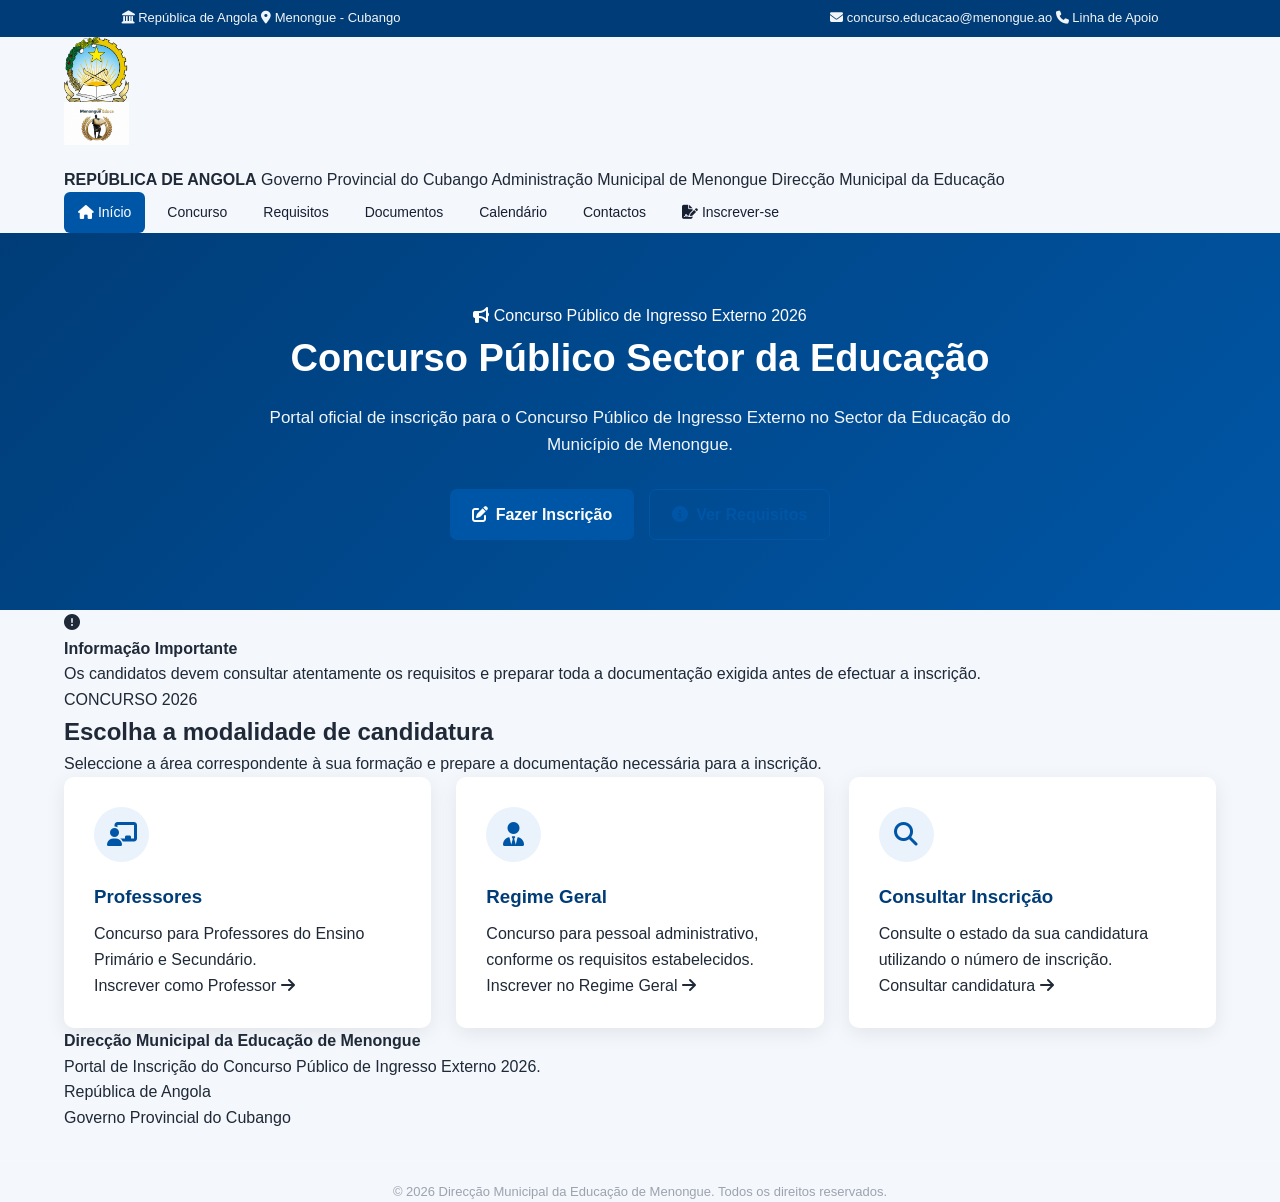
==== index.html @ a2fb0872 "Add files via upload" ====
<!DOCTYPE html>
<link rel="stylesheet" href="css/style.css">
<html lang="pt-AO">
<head>
    <meta charset="UTF-8">

    <!-- Responsividade -->
    <meta name="viewport" content="width=device-width, initial-scale=1.0">

    <!-- SEO -->
    <meta name="description" content="Portal de Inscrição do Concurso Público de Ingresso Externo 2026 - Sector da Educação - Município de Menongue">
    <meta name="keywords" content="Concurso Educação Menongue 2026, Concurso Público, Professores, Regime Geral, Educação Menongue">
    <meta name="author" content="Direcção Municipal da Educação de Menongue">

    <title>Concurso Público da Educação | Menongue 2026</title>

    <!-- Favicon -->
    <link rel="icon" type="image/png" href="assets/img/favicon.png">

    <!-- Google Fonts -->
    <link rel="preconnect" href="https://fonts.googleapis.com">
    <link rel="preconnect" href="https://fonts.gstatic.com" crossorigin>
    <link href="https://fonts.googleapis.com/css2?family=Inter:wght@400;500;600;700;800&display=swap" rel="stylesheet">

    <!-- Font Awesome -->
    <link rel="stylesheet" href="https://cdnjs.cloudflare.com/ajax/libs/font-awesome/6.5.2/css/all.min.css">

    <!-- CSS Principal -->
    <link rel="stylesheet" href="assets/css/style.css">
</head>

<body>

<!-- =========================================
     BARRA SUPERIOR INSTITUCIONAL
========================================= -->

<div class="top-bar">
    <div class="container top-bar-content">

        <div class="institution-info">
            <span>
                <i class="fa-solid fa-landmark"></i>
                República de Angola
            </span>

            <span>
                <i class="fa-solid fa-location-dot"></i>
                Menongue - Cubango
            </span>
        </div>

        <div class="contact-info">
            <span>
                <i class="fa-solid fa-envelope"></i>
                concurso.educacao@menongue.ao
            </span>

            <span>
                <i class="fa-solid fa-phone"></i>
                Linha de Apoio
            </span>
        </div>

    </div>
</div>


<!-- =========================================
     CABEÇALHO PRINCIPAL
========================================= -->

<header class="main-header">

    <div class="container header-content">

        <!-- LOGÓTIPOS -->
        <div class="brand">

            <div class="logo">
                <img 
                    src="assets/img/logo-angola.png"
                    alt="República de Angola"
                >
            </div>

            <div class="logo">
                <img 
                    src="assets/img/logo-educacao.png"
                    alt="Direcção Municipal da Educação"
                >
            </div>

            <div class="brand-text">
                <strong>REPÚBLICA DE ANGOLA</strong>
                <span>Governo Provincial do Cubango</span>
                <span>Administração Municipal de Menongue</span>
                <span>Direcção Municipal da Educação</span>
            </div>

        </div>


        <!-- BOTÃO MENU MOBILE -->

        <button 
            class="menu-toggle"
            id="menuToggle"
            aria-label="Abrir menu"
        >
            <i class="fa-solid fa-bars"></i>
        </button>


        <!-- NAVEGAÇÃO -->

        <nav class="navbar" id="navbar">

            <a href="index.html" class="nav-link active">
                <i class="fa-solid fa-house"></i>
                Início
            </a>

            <a href="#concurso" class="nav-link">
                Concurso
            </a>

            <a href="#requisitos" class="nav-link">
                Requisitos
            </a>

            <a href="#documentos" class="nav-link">
                Documentos
            </a>

            <a href="#calendario" class="nav-link">
                Calendário
            </a>

            <a href="#contactos" class="nav-link">
                Contactos
            </a>

            <a href="inscricao.html" class="nav-button">
                <i class="fa-solid fa-file-signature"></i>
                Inscrever-se
            </a>

        </nav>

    </div>

</header>


<!-- =========================================
     HERO / DESTAQUE PRINCIPAL
========================================= -->

<section class="hero">

    <div class="hero-overlay"></div>

    <div class="container hero-content">

        <div class="hero-badge">
            <i class="fa-solid fa-bullhorn"></i>
            Concurso Público de Ingresso Externo 2026
        </div>

        <h1>
            Concurso Público
            <span>Sector da Educação</span>
        </h1>

        <p>
            Portal oficial de inscrição para o Concurso Público de
            Ingresso Externo no Sector da Educação do Município de Menongue.
        </p>

        <div class="hero-buttons">

            <a href="inscricao.html" class="btn btn-primary">
                <i class="fa-solid fa-pen-to-square"></i>
                Fazer Inscrição
            </a>

            <a href="#requisitos" class="btn btn-outline">
                <i class="fa-solid fa-circle-info"></i>
                Ver Requisitos
            </a>

        </div>

    </div>

</section>


<!-- =========================================
     ALERTA DO CONCURSO
========================================= -->

<section class="notice">

    <div class="container notice-content">

        <div class="notice-icon">
            <i class="fa-solid fa-circle-exclamation"></i>
        </div>

        <div>
            <strong>Informação Importante</strong>

            <p>
                Os candidatos devem consultar atentamente os requisitos
                e preparar toda a documentação exigida antes de efectuar
                a inscrição.
            </p>
        </div>

    </div>

</section>


<!-- =========================================
     CARDS DE ACESSO RÁPIDO
========================================= -->

<section class="quick-access" id="concurso">

    <div class="container">

        <div class="section-header">

            <span class="section-tag">
                CONCURSO 2026
            </span>

            <h2>
                Escolha a modalidade de candidatura
            </h2>

            <p>
                Seleccione a área correspondente à sua formação e prepare
                a documentação necessária para a inscrição.
            </p>

        </div>


        <div class="cards">

            <!-- PROFESSORES -->

            <div class="card">

                <div class="card-icon">
                    <i class="fa-solid fa-chalkboard-user"></i>
                </div>

                <h3>
                    Professores
                </h3>

                <p>
                    Concurso para Professores do Ensino Primário
                    e Secundário.
                </p>

                <a href="inscricao-professores.html">
                    Inscrever como Professor
                    <i class="fa-solid fa-arrow-right"></i>
                </a>

            </div>


            <!-- REGIME GERAL -->

            <div class="card">

                <div class="card-icon">
                    <i class="fa-solid fa-user-tie"></i>
                </div>

                <h3>
                    Regime Geral
                </h3>

                <p>
                    Concurso para pessoal administrativo,
                    conforme os requisitos estabelecidos.
                </p>

                <a href="inscricao-regime-geral.html">
                    Inscrever no Regime Geral
                    <i class="fa-solid fa-arrow-right"></i>
                </a>

            </div>


            <!-- CONSULTAR INSCRIÇÃO -->

            <div class="card">

                <div class="card-icon">
                    <i class="fa-solid fa-magnifying-glass"></i>
                </div>

                <h3>
                    Consultar Inscrição
                </h3>

                <p>
                    Consulte o estado da sua candidatura utilizando
                    o número de inscrição.
                </p>

                <a href="consultar.html">
                    Consultar candidatura
                    <i class="fa-solid fa-arrow-right"></i>
                </a>

            </div>

        </div>

    </div>

</section>


<!-- =========================================
     RODAPÉ
========================================= -->

<footer id="contactos">

    <div class="container footer-content">

        <div>
            <strong>Direcção Municipal da Educação de Menongue</strong>

            <p>
                Portal de Inscrição do Concurso Público de
                Ingresso Externo 2026.
            </p>
        </div>

        <div>
            <p>
                República de Angola
            </p>

            <p>
                Governo Provincial do Cubango
            </p>
        </div>

    </div>

    <div class="footer-bottom">

        © 2026 Direcção Municipal da Educação de Menongue.
        Todos os direitos reservados.

    </div>

</footer>


<!-- JavaScript -->
<script src="assets/js/main.js"></script>

</body>
</html>
---- assets/css/style.css ----
/* ============================================================
   PORTAL DO CONCURSO PÚBLICO DE INGRESSO EXTERNO 2026
   SECTOR DA EDUCAÇÃO - MUNICÍPIO DE MENONGUE
   Arquivo: style.css
   ============================================================ */

/* =========================
   1. RESET GERAL
   ========================= */

* {
    margin: 0;
    padding: 0;
    box-sizing: border-box;
}

html {
    scroll-behavior: smooth;
}

body {
    font-family: "Segoe UI", Arial, Helvetica, sans-serif;
    background: #f4f7fb;
    color: #1f2937;
    line-height: 1.6;
    min-height: 100vh;
}

a {
    text-decoration: none;
    color: inherit;
}

button,
input,
select,
textarea {
    font: inherit;
}

button {
    cursor: pointer;
}

img {
    max-width: 100%;
    display: block;
}

/* =========================
   2. VARIÁVEIS
   ========================= */

:root {
    --primary: #0056a6;
    --primary-dark: #003d78;
    --primary-light: #eaf3fb;

    --secondary: #d9a900;
    --secondary-dark: #a98200;

    --success: #198754;
    --danger: #dc3545;
    --warning: #f59e0b;
    --info: #0dcaf0;

    --dark: #172033;
    --gray-dark: #4b5563;
    --gray: #6b7280;
    --gray-light: #e5e7eb;
    --gray-bg: #f4f7fb;

    --white: #ffffff;

    --border-radius: 10px;
    --shadow: 0 5px 20px rgba(0, 0, 0, 0.08);
    --shadow-hover: 0 8px 30px rgba(0, 0, 0, 0.14);

    --transition: all 0.3s ease;
}

/* =========================
   3. TOPO INSTITUCIONAL
   ========================= */

.top-bar {
    background: var(--primary-dark);
    color: var(--white);
    padding: 8px 5%;
    font-size: 13px;
}

.top-bar-content {
    max-width: 1200px;
    margin: auto;
    display: flex;
    justify-content: space-between;
    align-items: center;
}

.top-bar span {
    opacity: 0.95;
}

/* =========================
   4. HEADER
   ========================= */

.header {
    background: var(--white);
    border-bottom: 1px solid var(--gray-light);
    position: sticky;
    top: 0;
    z-index: 1000;
    box-shadow: 0 2px 10px rgba(0, 0, 0, 0.05);
}

.header-container {
    max-width: 1200px;
    margin: auto;
    padding: 12px 5%;
    display: flex;
    align-items: center;
    justify-content: space-between;
    gap: 30px;
}

.logo-area {
    display: flex;
    align-items: center;
    gap: 15px;
}

.logo {
    width: 65px;
    height: 65px;
    object-fit: contain;
}

.logo-text h1 {
    font-size: 17px;
    color: var(--primary-dark);
    font-weight: 700;
}

.logo-text p {
    font-size: 12px;
    color: var(--gray);
}

/* =========================
   5. MENU
   ========================= */

.navbar {
    display: flex;
    align-items: center;
    gap: 8px;
}

.navbar a {
    padding: 9px 14px;
    border-radius: 6px;
    font-size: 14px;
    color: var(--dark);
    transition: var(--transition);
}

.navbar a:hover,
.navbar a.active {
    background: var(--primary);
    color: var(--white);
}

.menu-toggle {
    display: none;
    background: none;
    border: none;
    font-size: 25px;
    color: var(--primary);
}

/* =========================
   6. HERO / BANNER
   ========================= */

.hero {
    background: linear-gradient(
        135deg,
        var(--primary-dark),
        var(--primary)
    );
    color: var(--white);
    padding: 70px 20px;
    text-align: center;
}

.hero-container {
    max-width: 1000px;
    margin: auto;
}

.hero h1 {
    font-size: 38px;
    margin-bottom: 15px;
}

.hero p {
    font-size: 17px;
    max-width: 800px;
    margin: auto;
    opacity: 0.95;
}

.hero-buttons {
    margin-top: 30px;
    display: flex;
    justify-content: center;
    gap: 15px;
    flex-wrap: wrap;
}

/* =========================
   7. BOTÕES
   ========================= */

.btn {
    display: inline-flex;
    align-items: center;
    justify-content: center;
    gap: 8px;
    border: none;
    padding: 12px 22px;
    border-radius: 7px;
    font-weight: 600;
    transition: var(--transition);
    min-height: 44px;
}

.btn-primary {
    background: var(--primary);
    color: var(--white);
}

.btn-primary:hover {
    background: var(--primary-dark);
    transform: translateY(-2px);
}

.btn-secondary {
    background: var(--secondary);
    color: var(--dark);
}

.btn-secondary:hover {
    background: var(--secondary-dark);
    color: var(--white);
}

.btn-success {
    background: var(--success);
    color: var(--white);
}

.btn-danger {
    background: var(--danger);
    color: var(--white);
}

.btn-outline {
    background: transparent;
    border: 1px solid var(--primary);
    color: var(--primary);
}

.btn-outline:hover {
    background: var(--primary);
    color: var(--white);
}

.btn-light {
    background: var(--white);
    color: var(--primary-dark);
}

.btn-sm {
    padding: 8px 14px;
    min-height: 36px;
    font-size: 13px;
}

/* =========================
   8. CONTAINER
   ========================= */

.container {
    width: 90%;
    max-width: 1200px;
    margin: auto;
}

.section {
    padding: 60px 0;
}

.section-title {
    text-align: center;
    margin-bottom: 40px;
}

.section-title h2 {
    color: var(--primary-dark);
    font-size: 30px;
}

.section-title p {
    color: var(--gray);
    margin-top: 8px;
}

/* =========================
   9. CARDS
   ========================= */

.cards {
    display: grid;
    grid-template-columns: repeat(3, 1fr);
    gap: 25px;
}

.card {
    background: var(--white);
    padding: 30px;
    border-radius: var(--border-radius);
    box-shadow: var(--shadow);
    transition: var(--transition);
}

.card:hover {
    transform: translateY(-5px);
    box-shadow: var(--shadow-hover);
}

.card-icon {
    width: 55px;
    height: 55px;
    background: var(--primary-light);
    color: var(--primary);
    display: flex;
    align-items: center;
    justify-content: center;
    border-radius: 50%;
    font-size: 24px;
    margin-bottom: 20px;
}

.card h3 {
    color: var(--primary-dark);
    margin-bottom: 10px;
}

/* =========================
   10. FORMULÁRIOS
   ========================= */

.form-container {
    max-width: 950px;
    margin: 50px auto;
    background: var(--white);
    padding: 40px;
    border-radius: 12px;
    box-shadow: var(--shadow);
}

.form-header {
    text-align: center;
    margin-bottom: 35px;
    border-bottom: 2px solid var(--primary-light);
    padding-bottom: 20px;
}

.form-header h2 {
    color: var(--primary-dark);
}

.form-header p {
    color: var(--gray);
}

.form-section {
    margin-bottom: 30px;
}

.form-section-title {
    font-size: 18px;
    color: var(--primary-dark);
    font-weight: 700;
    margin-bottom: 20px;
    padding-bottom: 8px;
    border-bottom: 1px solid var(--gray-light);
}

.form-grid {
    display: grid;
    grid-template-columns: repeat(2, 1fr);
    gap: 20px;
}

.form-group {
    margin-bottom: 18px;
}

.form-group.full {
    grid-column: 1 / -1;
}

.form-group label {
    display: block;
    font-weight: 600;
    font-size: 14px;
    margin-bottom: 7px;
    color: var(--dark);
}

.required {
    color: var(--danger);
}

.form-control {
    width: 100%;
    padding: 12px 14px;
    border: 1px solid #d1d5db;
    border-radius: 7px;
    background: var(--white);
    color: var(--dark);
    outline: none;
    transition: var(--transition);
}

.form-control:focus {
    border-color: var(--primary);
    box-shadow: 0 0 0 3px rgba(0, 86, 166, 0.12);
}

.form-control::placeholder {
    color: #9ca3af;
}

textarea.form-control {
    resize: vertical;
    min-height: 100px;
}

/* =========================
   11. RADIO / CHECKBOX
   ========================= */

.checkbox-group,
.radio-group {
    display: flex;
    flex-wrap: wrap;
    gap: 15px;
}

.checkbox-item,
.radio-item {
    display: flex;
    align-items: center;
    gap: 8px;
    background: #f8fafc;
    border: 1px solid var(--gray-light);
    padding: 10px 14px;
    border-radius: 6px;
}

.checkbox-item input,
.radio-item input {
    accent-color: var(--primary);
}

/* =========================
   12. DOCUMENTOS
   ========================= */

.documents-table {
    width: 100%;
    border-collapse: collapse;
    margin-top: 15px;
}

.documents-table th,
.documents-table td {
    padding: 12px;
    border: 1px solid var(--gray-light);
    text-align: left;
}

.documents-table th {
    background: var(--primary);
    color: var(--white);
}

.documents-table tr:nth-child(even) {
    background: #f8fafc;
}

/* =========================
   13. UPLOAD DE FICHEIROS
   ========================= */

.file-upload {
    border: 2px dashed #cbd5e1;
    padding: 25px;
    border-radius: 8px;
    text-align: center;
    background: #f8fafc;
    transition: var(--transition);
}

.file-upload:hover {
    border-color: var(--primary);
    background: var(--primary-light);
}

.file-upload input {
    margin-top: 10px;
}

/* =========================
   14. ALERTAS
   ========================= */

.alert {
    padding: 15px 18px;
    border-radius: 7px;
    margin-bottom: 20px;
    border-left: 4px solid;
}

.alert-success {
    background: #e9f7ef;
    color: #146c43;
    border-color: var(--success);
}

.alert-danger {
    background: #fcebea;
    color: #b02a37;
    border-color: var(--danger);
}

.alert-warning {
    background: #fff8e1;
    color: #8a6d00;
    border-color: var(--warning);
}

.alert-info {
    background: #e7f7fb;
    color: #087990;
    border-color: var(--info);
}

/* =========================
   15. CONSULTA DE CANDIDATURA
   ========================= */

.consulta-box {
    max-width: 700px;
    margin: 60px auto;
    background: var(--white);
    padding: 40px;
    border-radius: 12px;
    box-shadow: var(--shadow);
    text-align: center;
}

.consulta-box h2 {
    color: var(--primary-dark);
    margin-bottom: 10px;
}

.consulta-box p {
    color: var(--gray);
    margin-bottom: 25px;
}

.consulta-form {
    display: flex;
    gap: 10px;
}

.consulta-form input {
    flex: 1;
}

/* =========================
   16. NÚMERO DE INSCRIÇÃO
   ========================= */

.inscricao-numero {
    background: var(--primary-light);
    border: 1px solid #bdd7ef;
    color: var(--primary-dark);
    padding: 20px;
    text-align: center;
    border-radius: 8px;
    margin: 20px 0;
}

.inscricao-numero strong {
    display: block;
    font-size: 25px;
    margin-top: 5px;
}

/* =========================
   17. STATUS
   ========================= */

.status {
    display: inline-block;
    padding: 6px 12px;
    border-radius: 20px;
    font-size: 12px;
    font-weight: 700;
}

.status-pendente {
    background: #fff3cd;
    color: #856404;
}

.status-admitido {
    background: #d1e7dd;
    color: #0f5132;
}

.status-excluido {
    background: #f8d7da;
    color: #842029;
}

.status-aprovado {
    background: #cfe2ff;
    color: #084298;
}

/* =========================
   18. ADMIN DASHBOARD
   ========================= */

.admin-layout {
    display: flex;
    min-height: 100vh;
}

.admin-sidebar {
    width: 250px;
    background: var(--dark);
    color: var(--white);
    padding: 25px 15px;
    flex-shrink: 0;
}

.admin-logo {
    text-align: center;
    padding-bottom: 25px;
    border-bottom: 1px solid rgba(255,255,255,0.15);
    margin-bottom: 20px;
}

.admin-logo img {
    width: 70px;
    margin: auto;
}

.admin-menu {
    list-style: none;
}

.admin-menu li {
    margin-bottom: 5px;
}

.admin-menu a {
    display: block;
    padding: 12px 15px;
    border-radius: 6px;
    color: #d1d5db;
    transition: var(--transition);
}

.admin-menu a:hover,
.admin-menu a.active {
    background: var(--primary);
    color: var(--white);
}

.admin-content {
    flex: 1;
    padding: 30px;
    overflow-x: auto;
}

.admin-header {
    display: flex;
    justify-content: space-between;
    align-items: center;
    margin-bottom: 30px;
}

.admin-header h1 {
    color: var(--primary-dark);
}

/* =========================
   19. ESTATÍSTICAS
   ========================= */

.stats-grid {
    display: grid;
    grid-template-columns: repeat(4, 1fr);
    gap: 20px;
    margin-bottom: 30px;
}

.stat-card {
    background: var(--white);
    padding: 22px;
    border-radius: 10px;
    box-shadow: var(--shadow);
}

.stat-card h4 {
    color: var(--gray);
    font-size: 13px;
}

.stat-card .number {
    font-size: 30px;
    font-weight: 700;
    color: var(--primary-dark);
    margin-top: 5px;
}

/* =========================
   20. TABELAS ADMIN
   ========================= */

.table-container {
    background: var(--white);
    padding: 20px;
    border-radius: 10px;
    box-shadow: var(--shadow);
    overflow-x: auto;
}

.data-table {
    width: 100%;
    border-collapse: collapse;
}

.data-table th,
.data-table td {
    padding: 13px 15px;
    border-bottom: 1px solid var(--gray-light);
    text-align: left;
    white-space: nowrap;
}

.data-table th {
    background: #f8fafc;
    color: var(--primary-dark);
    font-size: 13px;
}

.data-table tbody tr:hover {
    background: #f8fafc;
}

/* =========================
   21. PAGINAÇÃO
   ========================= */

.pagination {
    display: flex;
    justify-content: center;
    gap: 6px;
    margin-top: 25px;
}

.pagination a,
.pagination button {
    border: 1px solid var(--gray-light);
    background: var(--white);
    padding: 8px 13px;
    border-radius: 5px;
}

.pagination a:hover,
.pagination button.active {
    background: var(--primary);
    color: var(--white);
}

/* =========================
   22. MODAL
   ========================= */

.modal {
    display: none;
    position: fixed;
    inset: 0;
    background: rgba(0, 0, 0, 0.55);
    z-index: 2000;
    align-items: center;
    justify-content: center;
    padding: 20px;
}

.modal.show {
    display: flex;
}

.modal-content {
    background: var(--white);
    width: 100%;
    max-width: 600px;
    max-height: 90vh;
    overflow-y: auto;
    border-radius: 10px;
    padding: 30px;
    position: relative;
    box-shadow: var(--shadow-hover);
}

.modal-close {
    position: absolute;
    right: 20px;
    top: 15px;
    border: none;
    background: none;
    font-size: 25px;
    color: var(--gray);
}

/* =========================
   23. LOADING
   ========================= */

.loading {
    display: flex;
    justify-content: center;
    align-items: center;
    padding: 30px;
}

.spinner {
    width: 40px;
    height: 40px;
    border: 4px solid #e5e7eb;
    border-top-color: var(--primary);
    border-radius: 50%;
    animation: spin 0.8s linear infinite;
}

@keyframes spin {
    to {
        transform: rotate(360deg);
    }
}

/* =========================
   24. FOOTER
   ========================= */

.footer {
    background: var(--dark);
    color: var(--white);
    padding: 45px 0 20px;
    margin-top: 60px;
}

.footer-grid {
    max-width: 1200px;
    width: 90%;
    margin: auto;
    display: grid;
    grid-template-columns: repeat(3, 1fr);
    gap: 35px;
}

.footer h3 {
    margin-bottom: 15px;
}

.footer p,
.footer li {
    color: #cbd5e1;
    font-size: 14px;
}

.footer ul {
    list-style: none;
}

.footer li {
    margin-bottom: 8px;
}

.footer-bottom {
    text-align: center;
    border-top: 1px solid rgba(255,255,255,0.1);
    margin-top: 30px;
    padding-top: 20px;
    color: #9ca3af;
    font-size: 13px;
}

/* =========================
   25. RESPONSIVIDADE
   ========================= */

@media (max-width: 992px) {

    .cards {
        grid-template-columns: repeat(2, 1fr);
    }

    .stats-grid {
        grid-template-columns: repeat(2, 1fr);
    }

    .footer-grid {
        grid-template-columns: repeat(2, 1fr);
    }

    .admin-sidebar {
        width: 220px;
    }
}

@media (max-width: 768px) {

    .top-bar-content {
        flex-direction: column;
        gap: 5px;
        text-align: center;
    }

    .header-container {
        padding: 10px 5%;
    }

    .menu-toggle {
        display: block;
    }

    .navbar {
        display: none;
        position: absolute;
        top: 89px;
        left: 0;
        right: 0;
        background: var(--white);
        flex-direction: column;
        align-items: stretch;
        padding: 15px;
        box-shadow: var(--shadow);
    }

    .navbar.show {
        display: flex;
    }

    .navbar a {
        width: 100%;
    }

    .hero h1 {
        font-size: 28px;
    }

    .form-container {
        padding: 25px 20px;
        margin: 30px auto;
    }

    .form-grid {
        grid-template-columns: 1fr;
    }

    .form-group.full {
        grid-column: auto;
    }

    .cards {
        grid-template-columns: 1fr;
    }

    .consulta-form {
        flex-direction: column;
    }

    .admin-layout {
        display: block;
    }

    .admin-sidebar {
        width: 100%;
        min-height: auto;
    }

    .admin-menu {
        display: flex;
        flex-wrap: wrap;
        gap: 5px;
    }

    .admin-menu a {
        padding: 8px 10px;
        font-size: 13px;
    }

    .admin-content {
        padding: 20px;
    }
}

@media (max-width: 576px) {

    .logo {
        width: 50px;
        height: 50px;
    }

    .logo-text h1 {
        font-size: 13px;
    }

    .logo-text p {
        font-size: 10px;
    }

    .hero {
        padding: 45px 15px;
    }

    .hero h1 {
        font-size: 24px;
    }

    .hero p {
        font-size: 14px;
    }

    .section {
        padding: 40px 0;
    }

    .section-title h2 {
        font-size: 24px;
    }

    .stats-grid {
        grid-template-columns: 1fr;
    }

    .footer-grid {
        grid-template-columns: 1fr;
    }

    .documents-table {
        font-size: 13px;
    }

    .btn {
        width: 100%;
    }

    .hero-buttons {
        flex-direction: column;
    }
}

/* =========================
   26. IMPRESSÃO
   ========================= */

@media print {

    .header,
    .top-bar,
    .navbar,
    .footer,
    .btn,
    .admin-sidebar {
        display: none !important;
    }

    body {
        background: white;
    }

    .form-container,
    .card,
    .table-container {
        box-shadow: none;
        border: 1px solid #ddd;
    }

    .admin-content {
        padding: 0;
    }
}
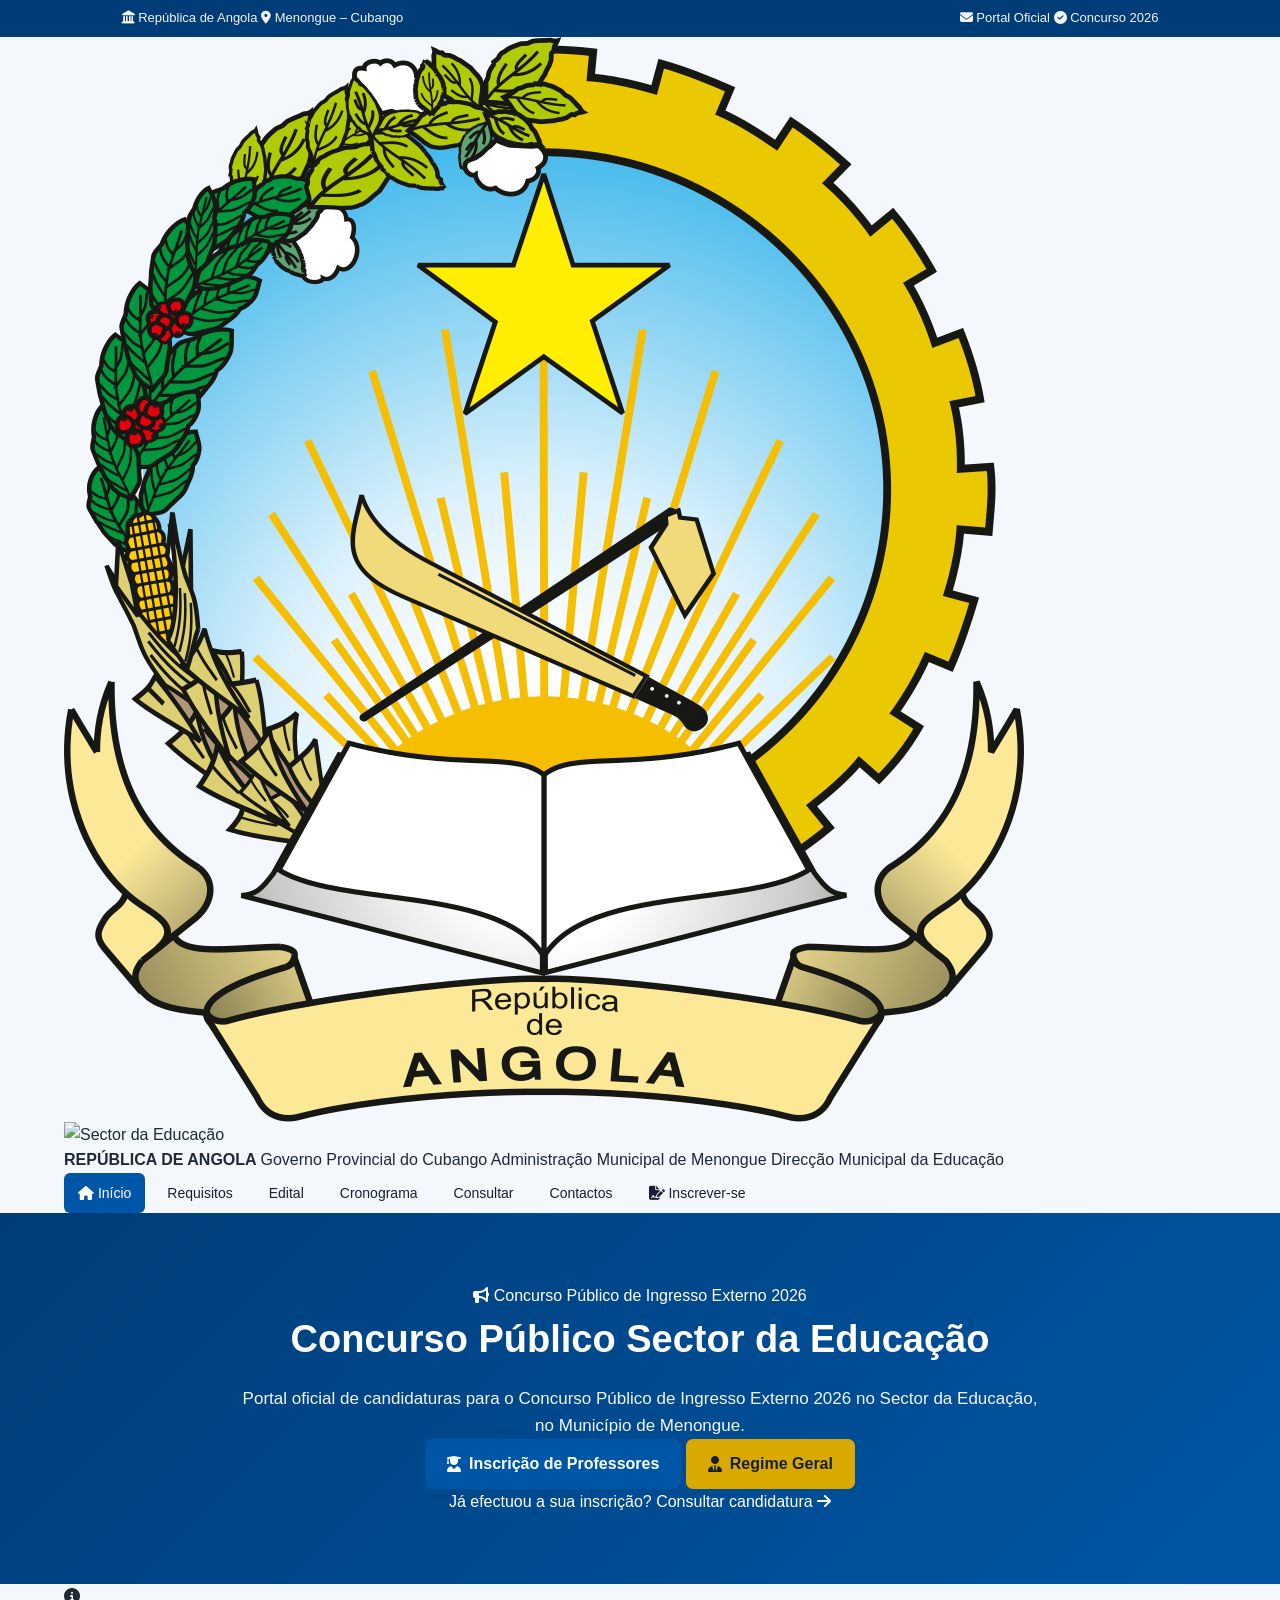
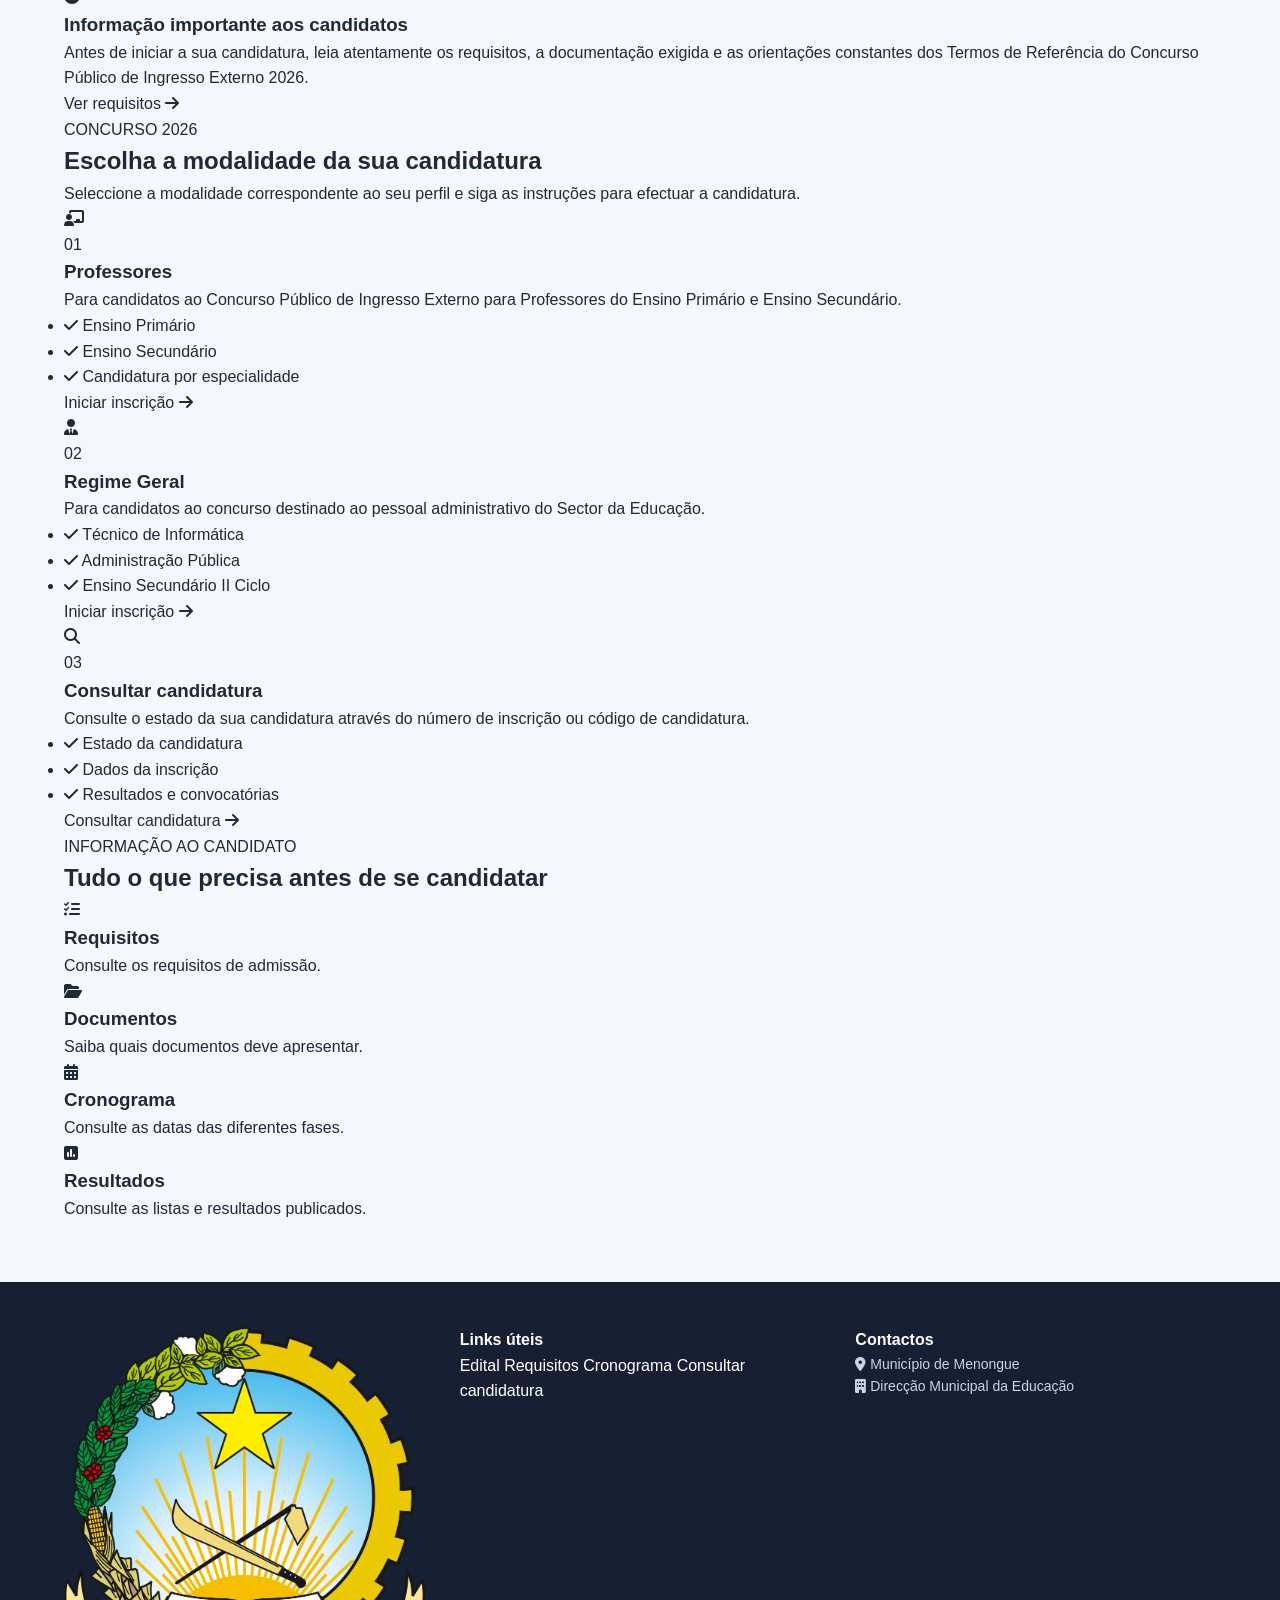
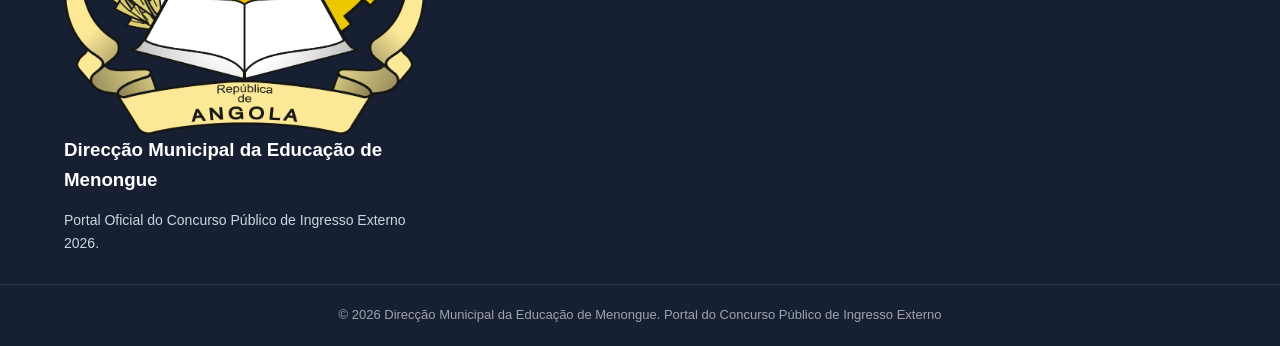
==== commit 089de2e0: "Revise index.html for Concurso Público 2026 Updated the HTML structure and content for the Concurso " ====
--- a/index.html
+++ b/index.html
@@ -1,379 +1,548 @@
 <!DOCTYPE html>
-<link rel="stylesheet" href="css/style.css">
 <html lang="pt-AO">
 <head>
     <meta charset="UTF-8">
-
-    <!-- Responsividade -->
+    <!-- RESPONSIVIDADE -->
     <meta name="viewport" content="width=device-width, initial-scale=1.0">
-
     <!-- SEO -->
-    <meta name="description" content="Portal de Inscrição do Concurso Público de Ingresso Externo 2026 - Sector da Educação - Município de Menongue">
-    <meta name="keywords" content="Concurso Educação Menongue 2026, Concurso Público, Professores, Regime Geral, Educação Menongue">
-    <meta name="author" content="Direcção Municipal da Educação de Menongue">
-
-    <title>Concurso Público da Educação | Menongue 2026</title>
-
-    <!-- Favicon -->
-    <link rel="icon" type="image/png" href="assets/img/favicon.png">
-
-    <!-- Google Fonts -->
+    <meta
+        name="description"
+        content="Portal Oficial do Concurso Público de Ingresso Externo 2026 do Sector da Educação – Município de Menongue."
+    >
+    <meta
+        name="keywords"
+        content="Concurso Público Educação Menongue 2026, Professores, Regime Geral, Educação, Menongue, Cubango"
+    >
+    <meta
+        name="author"
+        content="Direcção Municipal da Educação de Menongue"
+    >
+    <!-- SEGURANÇA / COMPATIBILIDADE -->
+    <meta http-equiv="X-UA-Compatible" content="IE=edge">
+    <title>
+        Concurso Público da Educação 2026 | Menongue
+    </title>
+    <!-- FAVICON -->
+    <link
+        rel="icon"
+        type="image/png"
+        href="assets/img/favicon.png"
+    >
+    <!-- GOOGLE FONT -->
     <link rel="preconnect" href="https://fonts.googleapis.com">
     <link rel="preconnect" href="https://fonts.gstatic.com" crossorigin>
-    <link href="https://fonts.googleapis.com/css2?family=Inter:wght@400;500;600;700;800&display=swap" rel="stylesheet">
-
-    <!-- Font Awesome -->
-    <link rel="stylesheet" href="https://cdnjs.cloudflare.com/ajax/libs/font-awesome/6.5.2/css/all.min.css">
-
-    <!-- CSS Principal -->
-    <link rel="stylesheet" href="assets/css/style.css">
+    <link
+        href="https://fonts.googleapis.com/css2?family=Inter:wght@400;500;600;700;800&display=swap"
+        rel="stylesheet"
+    >
+    <!-- FONT AWESOME -->
+    <link
+        rel="stylesheet"
+        href="https://cdnjs.cloudflare.com/ajax/libs/font-awesome/6.5.2/css/all.min.css"
+    >
+    <!-- CSS PRINCIPAL -->
+    <link
+        rel="stylesheet"
+        href="assets/css/style.css"
+    >
+    <!-- CSS RESPONSIVO -->
+    <link
+        rel="stylesheet"
+        href="assets/css/responsive.css"
+    >
 </head>
-
 <body>
-
-<!-- =========================================
-     BARRA SUPERIOR INSTITUCIONAL
-========================================= -->
-
+<!-- =====================================================
+     BARRA INSTITUCIONAL SUPERIOR
+===================================================== -->
 <div class="top-bar">
     <div class="container top-bar-content">
-
-        <div class="institution-info">
+        <div class="institution-location">
             <span>
                 <i class="fa-solid fa-landmark"></i>
                 República de Angola
             </span>
-
             <span>
                 <i class="fa-solid fa-location-dot"></i>
-                Menongue - Cubango
-            </span>
-        </div>
-
-        <div class="contact-info">
+                Menongue – Cubango
+            </span>
+        </div>
+        <div class="institution-contact">
             <span>
                 <i class="fa-solid fa-envelope"></i>
-                concurso.educacao@menongue.ao
-            </span>
-
-            <span>
-                <i class="fa-solid fa-phone"></i>
-                Linha de Apoio
-            </span>
-        </div>
-
+                Portal Oficial
+            </span>
+            <span>
+                <i class="fa-solid fa-circle-check"></i>
+                Concurso 2026
+            </span>
+        </div>
     </div>
 </div>
-
-
-<!-- =========================================
-     CABEÇALHO PRINCIPAL
-========================================= -->
-
+<!-- =====================================================
+     CABEÇALHO
+===================================================== -->
 <header class="main-header">
-
     <div class="container header-content">
-
-        <!-- LOGÓTIPOS -->
-        <div class="brand">
-
-            <div class="logo">
-                <img 
+        <!-- IDENTIDADE INSTITUCIONAL -->
+        <a href="index.html" class="brand">
+            <div class="brand-logos">
+                <img
+                    src="assets/img/logo-angola.png"
+                    alt="República de Angola"
+                    class="logo-angola"
+                >
+                <img
+                    src="assets/img/logo-med.png"
+                    alt="Sector da Educação"
+                    class="logo-educacao"
+                >
+            </div>
+            <div class="brand-text">
+                <strong>
+                    REPÚBLICA DE ANGOLA
+                </strong>
+                <span>
+                    Governo Provincial do Cubango
+                </span>
+                <span>
+                    Administração Municipal de Menongue
+                </span>
+                <span>
+                    Direcção Municipal da Educação
+                </span>
+            </div>
+        </a>
+        <!-- MENU MOBILE -->
+        <button
+            type="button"
+            class="menu-toggle"
+            id="menuToggle"
+            aria-label="Abrir menu de navegação"
+            aria-expanded="false"
+        >
+            <i class="fa-solid fa-bars"></i>
+        </button>
+        <!-- NAVEGAÇÃO -->
+        <nav
+            class="navbar"
+            id="navbar"
+            aria-label="Navegação principal"
+        >
+            <a
+                href="index.html"
+                class="nav-link active"
+            >
+                <i class="fa-solid fa-house"></i>
+                Início
+            </a>
+            <a
+                href="requisitos.html"
+                class="nav-link"
+            >
+                Requisitos
+            </a>
+            <a
+                href="edital.html"
+                class="nav-link"
+            >
+                Edital
+            </a>
+            <a
+                href="cronograma.html"
+                class="nav-link"
+            >
+                Cronograma
+            </a>
+            <a
+                href="consultar.html"
+                class="nav-link"
+            >
+                Consultar
+            </a>
+            <a
+                href="contactos.html"
+                class="nav-link"
+            >
+                Contactos
+            </a>
+            <a
+                href="inscricao-professores.html"
+                class="nav-button"
+            >
+                <i class="fa-solid fa-file-signature"></i>
+                Inscrever-se
+            </a>
+        </nav>
+    </div>
+</header>
+<!-- =====================================================
+     HERO PRINCIPAL
+===================================================== -->
+<main>
+<section class="hero">
+    <!-- LOGÓTIPO DE FUNDO OPACO -->
+    <div class="hero-watermark">
+        <img
+            src="assets/img/logo-menongue.png"
+            alt=""
+            aria-hidden="true"
+        >
+    </div>
+    <div class="container hero-content">
+        <div class="hero-badge">
+            <i class="fa-solid fa-bullhorn"></i>
+            Concurso Público de Ingresso Externo 2026
+        </div>
+        <h1>
+            Concurso Público
+            <span>
+                Sector da Educação
+            </span>
+        </h1>
+        <p>
+            Portal oficial de candidaturas para o Concurso Público
+            de Ingresso Externo 2026 no Sector da Educação,
+            no Município de Menongue.
+        </p>
+        <div class="hero-actions">
+            <a
+                href="inscricao-professores.html"
+                class="btn btn-primary"
+            >
+                <i class="fa-solid fa-user-graduate"></i>
+                Inscrição de Professores
+            </a>
+            <a
+                href="inscricao-regime-geral.html"
+                class="btn btn-secondary"
+            >
+                <i class="fa-solid fa-user-tie"></i>
+                Regime Geral
+            </a>
+        </div>
+        <div class="hero-consult">
+            <span>
+                Já efectuou a sua inscrição?
+            </span>
+            <a href="consultar.html">
+                Consultar candidatura
+                <i class="fa-solid fa-arrow-right"></i>
+            </a>
+        </div>
+    </div>
+</section>
+<!-- =====================================================
+     AVISO IMPORTANTE
+===================================================== -->
+<section class="notice-section">
+    <div class="container">
+        <div class="notice-card">
+            <div class="notice-icon">
+                <i class="fa-solid fa-circle-info"></i>
+            </div>
+            <div class="notice-content">
+                <h3>
+                    Informação importante aos candidatos
+                </h3>
+                <p>
+                    Antes de iniciar a sua candidatura, leia atentamente
+                    os requisitos, a documentação exigida e as orientações
+                    constantes dos Termos de Referência do Concurso Público
+                    de Ingresso Externo 2026.
+                </p>
+            </div>
+            <a
+                href="requisitos.html"
+                class="notice-link"
+            >
+                Ver requisitos
+                <i class="fa-solid fa-arrow-right"></i>
+            </a>
+        </div>
+    </div>
+</section>
+<!-- =====================================================
+     ACESSO AO CONCURSO
+===================================================== -->
+<section
+    class="application-section"
+    id="concurso"
+>
+    <div class="container">
+        <div class="section-heading">
+            <span class="section-label">
+                CONCURSO 2026
+            </span>
+            <h2>
+                Escolha a modalidade da sua candidatura
+            </h2>
+            <p>
+                Seleccione a modalidade correspondente ao seu perfil
+                e siga as instruções para efectuar a candidatura.
+            </p>
+        </div>
+        <div class="application-grid">
+            <!-- PROFESSORES -->
+            <article class="application-card">
+                <div class="application-card-header">
+                    <div class="application-icon">
+                        <i class="fa-solid fa-chalkboard-user"></i>
+                    </div>
+                    <span class="card-number">
+                        01
+                    </span>
+                </div>
+                <h3>
+                    Professores
+                </h3>
+                <p>
+                    Para candidatos ao Concurso Público de Ingresso
+                    Externo para Professores do Ensino Primário
+                    e Ensino Secundário.
+                </p>
+                <ul>
+                    <li>
+                        <i class="fa-solid fa-check"></i>
+                        Ensino Primário
+                    </li>
+                    <li>
+                        <i class="fa-solid fa-check"></i>
+                        Ensino Secundário
+                    </li>
+                    <li>
+                        <i class="fa-solid fa-check"></i>
+                        Candidatura por especialidade
+                    </li>
+                </ul>
+                <a
+                    href="inscricao-professores.html"
+                    class="card-button"
+                >
+                    Iniciar inscrição
+                    <i class="fa-solid fa-arrow-right"></i>
+                </a>
+            </article>
+            <!-- REGIME GERAL -->
+            <article class="application-card">
+                <div class="application-card-header">
+                    <div class="application-icon">
+                        <i class="fa-solid fa-user-tie"></i>
+                    </div>
+                    <span class="card-number">
+                        02
+                    </span>
+                </div>
+                <h3>
+                    Regime Geral
+                </h3>
+                <p>
+                    Para candidatos ao concurso destinado ao pessoal
+                    administrativo do Sector da Educação.
+                </p>
+                <ul>
+                    <li>
+                        <i class="fa-solid fa-check"></i>
+                        Técnico de Informática
+                    </li>
+                    <li>
+                        <i class="fa-solid fa-check"></i>
+                        Administração Pública
+                    </li>
+                    <li>
+                        <i class="fa-solid fa-check"></i>
+                        Ensino Secundário II Ciclo
+                    </li>
+                </ul>
+                <a
+                    href="inscricao-regime-geral.html"
+                    class="card-button"
+                >
+                    Iniciar inscrição
+                    <i class="fa-solid fa-arrow-right"></i>
+                </a>
+            </article>
+            <!-- CONSULTA -->
+            <article class="application-card application-card-light">
+                <div class="application-card-header">
+                    <div class="application-icon">
+                        <i class="fa-solid fa-magnifying-glass"></i>
+                    </div>
+                    <span class="card-number">
+                        03
+                    </span>
+                </div>
+                <h3>
+                    Consultar candidatura
+                </h3>
+                <p>
+                    Consulte o estado da sua candidatura através
+                    do número de inscrição ou código de candidatura.
+                </p>
+                <ul>
+                    <li>
+                        <i class="fa-solid fa-check"></i>
+                        Estado da candidatura
+                    </li>
+                    <li>
+                        <i class="fa-solid fa-check"></i>
+                        Dados da inscrição
+                    </li>
+                    <li>
+                        <i class="fa-solid fa-check"></i>
+                        Resultados e convocatórias
+                    </li>
+                </ul>
+                <a
+                    href="consultar.html"
+                    class="card-button"
+                >
+                    Consultar candidatura
+                    <i class="fa-solid fa-arrow-right"></i>
+                </a>
+            </article>
+        </div>
+    </div>
+</section>
+<!-- =====================================================
+     ACESSO RÁPIDO
+===================================================== -->
+<section class="information-section">
+    <div class="container">
+        <div class="section-heading">
+            <span class="section-label">
+                INFORMAÇÃO AO CANDIDATO
+            </span>
+            <h2>
+                Tudo o que precisa antes de se candidatar
+            </h2>
+        </div>
+        <div class="information-grid">
+            <a
+                href="requisitos.html"
+                class="information-item"
+            >
+                <i class="fa-solid fa-list-check"></i>
+                <div>
+                    <h3>
+                        Requisitos
+                    </h3>
+                    <p>
+                        Consulte os requisitos de admissão.
+                    </p>
+                </div>
+            </a>
+            <a
+                href="documentos.html"
+                class="information-item"
+            >
+                <i class="fa-solid fa-folder-open"></i>
+                <div>
+                    <h3>
+                        Documentos
+                    </h3>
+                    <p>
+                        Saiba quais documentos deve apresentar.
+                    </p>
+                </div>
+            </a>
+            <a
+                href="cronograma.html"
+                class="information-item"
+            >
+                <i class="fa-solid fa-calendar-days"></i>
+                <div>
+                    <h3>
+                        Cronograma
+                    </h3>
+                    <p>
+                        Consulte as datas das diferentes fases.
+                    </p>
+                </div>
+            </a>
+            <a
+                href="resultados.html"
+                class="information-item"
+            >
+                <i class="fa-solid fa-square-poll-vertical"></i>
+                <div>
+                    <h3>
+                        Resultados
+                    </h3>
+                    <p>
+                        Consulte as listas e resultados publicados.
+                    </p>
+                </div>
+            </a>
+        </div>
+    </div>
+</section>
+</main>
+<!-- =====================================================
+     RODAPÉ
+===================================================== -->
+<footer class="footer" id="contactos">
+    <div class="container footer-grid">
+        <div class="footer-brand">
+            <div class="footer-logos">
+                <img
                     src="assets/img/logo-angola.png"
                     alt="República de Angola"
                 >
             </div>
-
-            <div class="logo">
-                <img 
-                    src="assets/img/logo-educacao.png"
-                    alt="Direcção Municipal da Educação"
-                >
-            </div>
-
-            <div class="brand-text">
-                <strong>REPÚBLICA DE ANGOLA</strong>
-                <span>Governo Provincial do Cubango</span>
-                <span>Administração Municipal de Menongue</span>
-                <span>Direcção Municipal da Educação</span>
-            </div>
-
-        </div>
-
-
-        <!-- BOTÃO MENU MOBILE -->
-
-        <button 
-            class="menu-toggle"
-            id="menuToggle"
-            aria-label="Abrir menu"
-        >
-            <i class="fa-solid fa-bars"></i>
-        </button>
-
-
-        <!-- NAVEGAÇÃO -->
-
-        <nav class="navbar" id="navbar">
-
-            <a href="index.html" class="nav-link active">
-                <i class="fa-solid fa-house"></i>
-                Início
-            </a>
-
-            <a href="#concurso" class="nav-link">
-                Concurso
-            </a>
-
-            <a href="#requisitos" class="nav-link">
+            <h3>
+                Direcção Municipal da Educação de Menongue
+            </h3>
+            <p>
+                Portal Oficial do Concurso Público de Ingresso
+                Externo 2026.
+            </p>
+        </div>
+        <div class="footer-links">
+            <h4>
+                Links úteis
+            </h4>
+            <a href="edital.html">
+                Edital
+            </a>
+            <a href="requisitos.html">
                 Requisitos
             </a>
-
-            <a href="#documentos" class="nav-link">
-                Documentos
-            </a>
-
-            <a href="#calendario" class="nav-link">
-                Calendário
-            </a>
-
-            <a href="#contactos" class="nav-link">
+            <a href="cronograma.html">
+                Cronograma
+            </a>
+            <a href="consultar.html">
+                Consultar candidatura
+            </a>
+        </div>
+        <div class="footer-contact">
+            <h4>
                 Contactos
-            </a>
-
-            <a href="inscricao.html" class="nav-button">
-                <i class="fa-solid fa-file-signature"></i>
-                Inscrever-se
-            </a>
-
-        </nav>
-
-    </div>
-
-</header>
-
-
-<!-- =========================================
-     HERO / DESTAQUE PRINCIPAL
-========================================= -->
-
-<section class="hero">
-
-    <div class="hero-overlay"></div>
-
-    <div class="container hero-content">
-
-        <div class="hero-badge">
-            <i class="fa-solid fa-bullhorn"></i>
-            Concurso Público de Ingresso Externo 2026
-        </div>
-
-        <h1>
-            Concurso Público
-            <span>Sector da Educação</span>
-        </h1>
-
-        <p>
-            Portal oficial de inscrição para o Concurso Público de
-            Ingresso Externo no Sector da Educação do Município de Menongue.
-        </p>
-
-        <div class="hero-buttons">
-
-            <a href="inscricao.html" class="btn btn-primary">
-                <i class="fa-solid fa-pen-to-square"></i>
-                Fazer Inscrição
-            </a>
-
-            <a href="#requisitos" class="btn btn-outline">
-                <i class="fa-solid fa-circle-info"></i>
-                Ver Requisitos
-            </a>
-
-        </div>
-
-    </div>
-
-</section>
-
-
-<!-- =========================================
-     ALERTA DO CONCURSO
-========================================= -->
-
-<section class="notice">
-
-    <div class="container notice-content">
-
-        <div class="notice-icon">
-            <i class="fa-solid fa-circle-exclamation"></i>
-        </div>
-
-        <div>
-            <strong>Informação Importante</strong>
-
+            </h4>
             <p>
-                Os candidatos devem consultar atentamente os requisitos
-                e preparar toda a documentação exigida antes de efectuar
-                a inscrição.
+                <i class="fa-solid fa-location-dot"></i>
+                Município de Menongue
             </p>
-        </div>
-
-    </div>
-
-</section>
-
-
-<!-- =========================================
-     CARDS DE ACESSO RÁPIDO
-========================================= -->
-
-<section class="quick-access" id="concurso">
-
-    <div class="container">
-
-        <div class="section-header">
-
-            <span class="section-tag">
-                CONCURSO 2026
-            </span>
-
-            <h2>
-                Escolha a modalidade de candidatura
-            </h2>
-
             <p>
-                Seleccione a área correspondente à sua formação e prepare
-                a documentação necessária para a inscrição.
+                <i class="fa-solid fa-building"></i>
+                Direcção Municipal da Educação
             </p>
-
-        </div>
-
-
-        <div class="cards">
-
-            <!-- PROFESSORES -->
-
-            <div class="card">
-
-                <div class="card-icon">
-                    <i class="fa-solid fa-chalkboard-user"></i>
-                </div>
-
-                <h3>
-                    Professores
-                </h3>
-
-                <p>
-                    Concurso para Professores do Ensino Primário
-                    e Secundário.
-                </p>
-
-                <a href="inscricao-professores.html">
-                    Inscrever como Professor
-                    <i class="fa-solid fa-arrow-right"></i>
-                </a>
-
-            </div>
-
-
-            <!-- REGIME GERAL -->
-
-            <div class="card">
-
-                <div class="card-icon">
-                    <i class="fa-solid fa-user-tie"></i>
-                </div>
-
-                <h3>
-                    Regime Geral
-                </h3>
-
-                <p>
-                    Concurso para pessoal administrativo,
-                    conforme os requisitos estabelecidos.
-                </p>
-
-                <a href="inscricao-regime-geral.html">
-                    Inscrever no Regime Geral
-                    <i class="fa-solid fa-arrow-right"></i>
-                </a>
-
-            </div>
-
-
-            <!-- CONSULTAR INSCRIÇÃO -->
-
-            <div class="card">
-
-                <div class="card-icon">
-                    <i class="fa-solid fa-magnifying-glass"></i>
-                </div>
-
-                <h3>
-                    Consultar Inscrição
-                </h3>
-
-                <p>
-                    Consulte o estado da sua candidatura utilizando
-                    o número de inscrição.
-                </p>
-
-                <a href="consultar.html">
-                    Consultar candidatura
-                    <i class="fa-solid fa-arrow-right"></i>
-                </a>
-
-            </div>
-
-        </div>
-
-    </div>
-
-</section>
-
-
-<!-- =========================================
-     RODAPÉ
-========================================= -->
-
-<footer id="contactos">
-
-    <div class="container footer-content">
-
-        <div>
-            <strong>Direcção Municipal da Educação de Menongue</strong>
-
-            <p>
-                Portal de Inscrição do Concurso Público de
-                Ingresso Externo 2026.
-            </p>
-        </div>
-
-        <div>
-            <p>
-                República de Angola
-            </p>
-
-            <p>
-                Governo Provincial do Cubango
-            </p>
-        </div>
-
-    </div>
-
+        </div>
+    </div>
     <div class="footer-bottom">
-
-        © 2026 Direcção Municipal da Educação de Menongue.
-        Todos os direitos reservados.
-
-    </div>
-
+        <div class="container">
+            <span>
+                © 2026 Direcção Municipal da Educação de Menongue.
+            </span>
+            <span>
+                Portal do Concurso Público de Ingresso Externo
+            </span>
+        </div>
+    </div>
 </footer>
-
-
-<!-- JavaScript -->
+<!-- =====================================================
+     JAVASCRIPT
+===================================================== -->
 <script src="assets/js/main.js"></script>
-
 </body>
-</html>+</html>
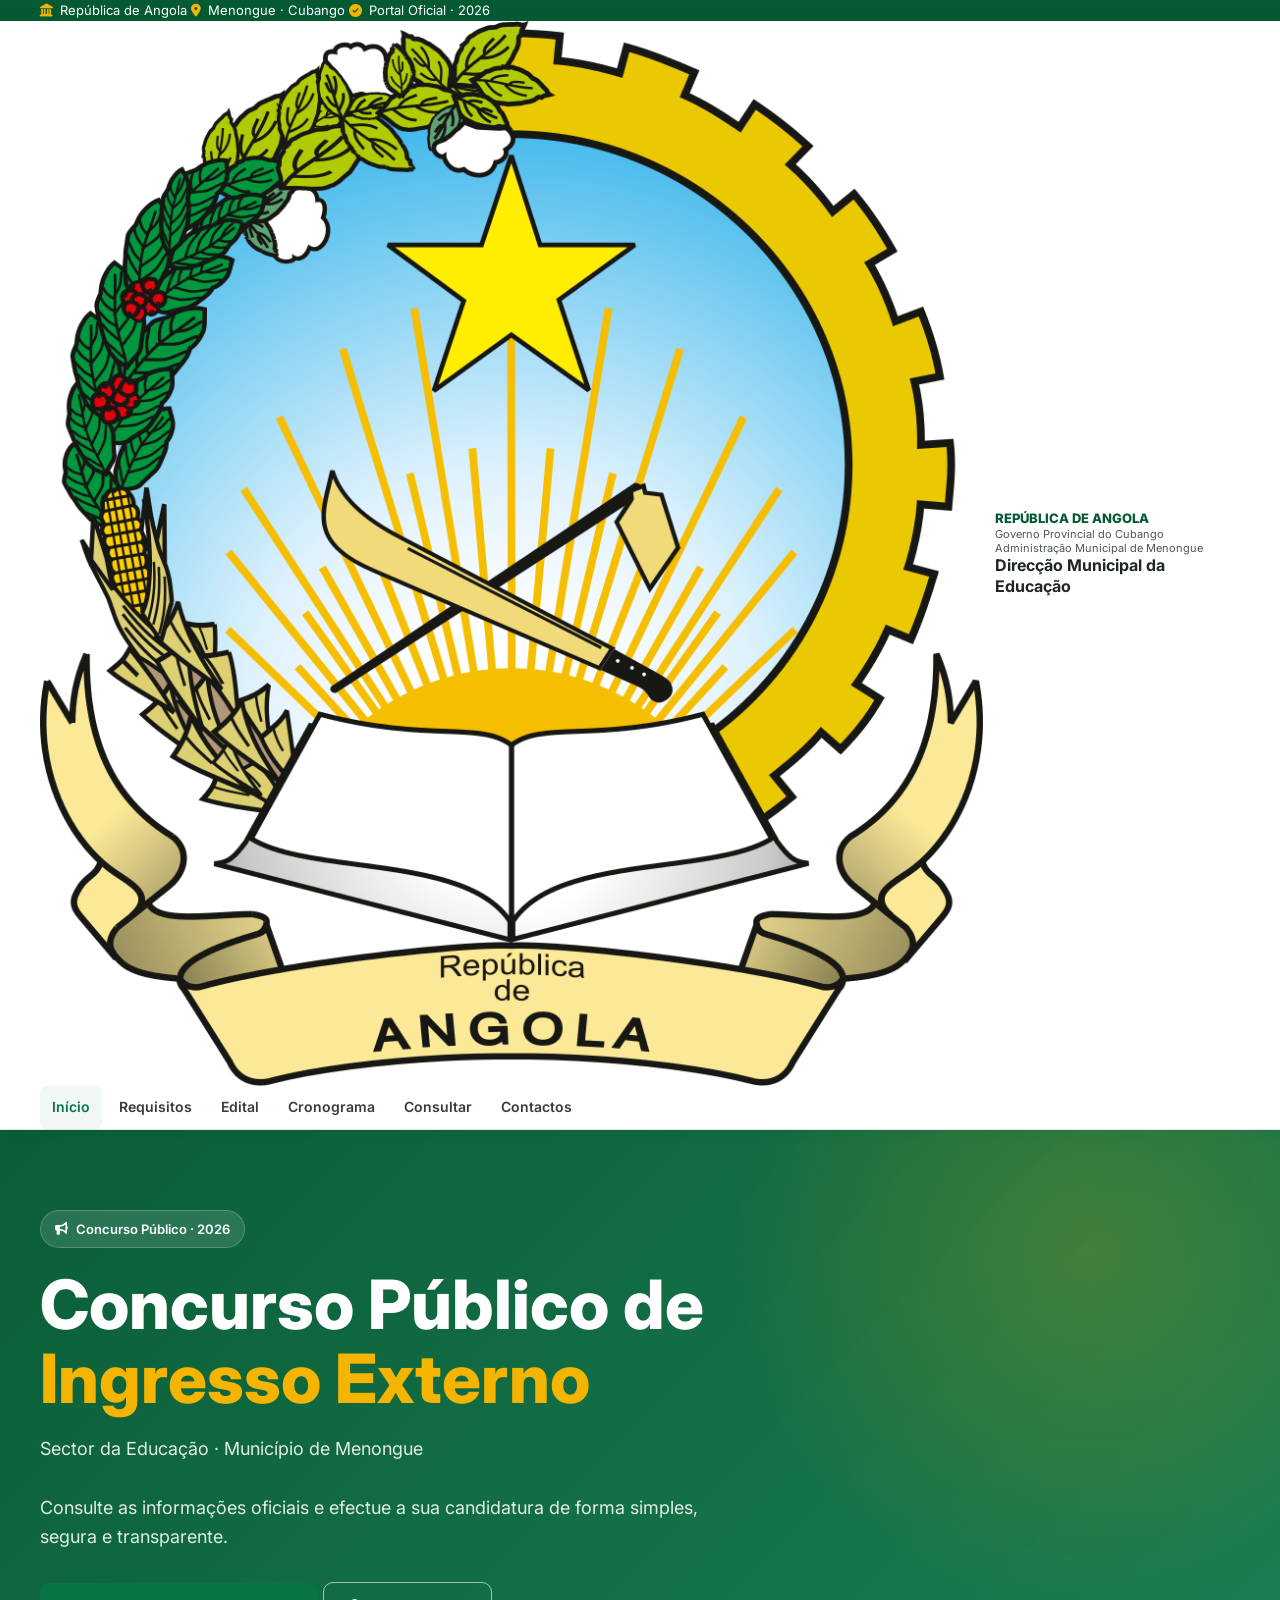
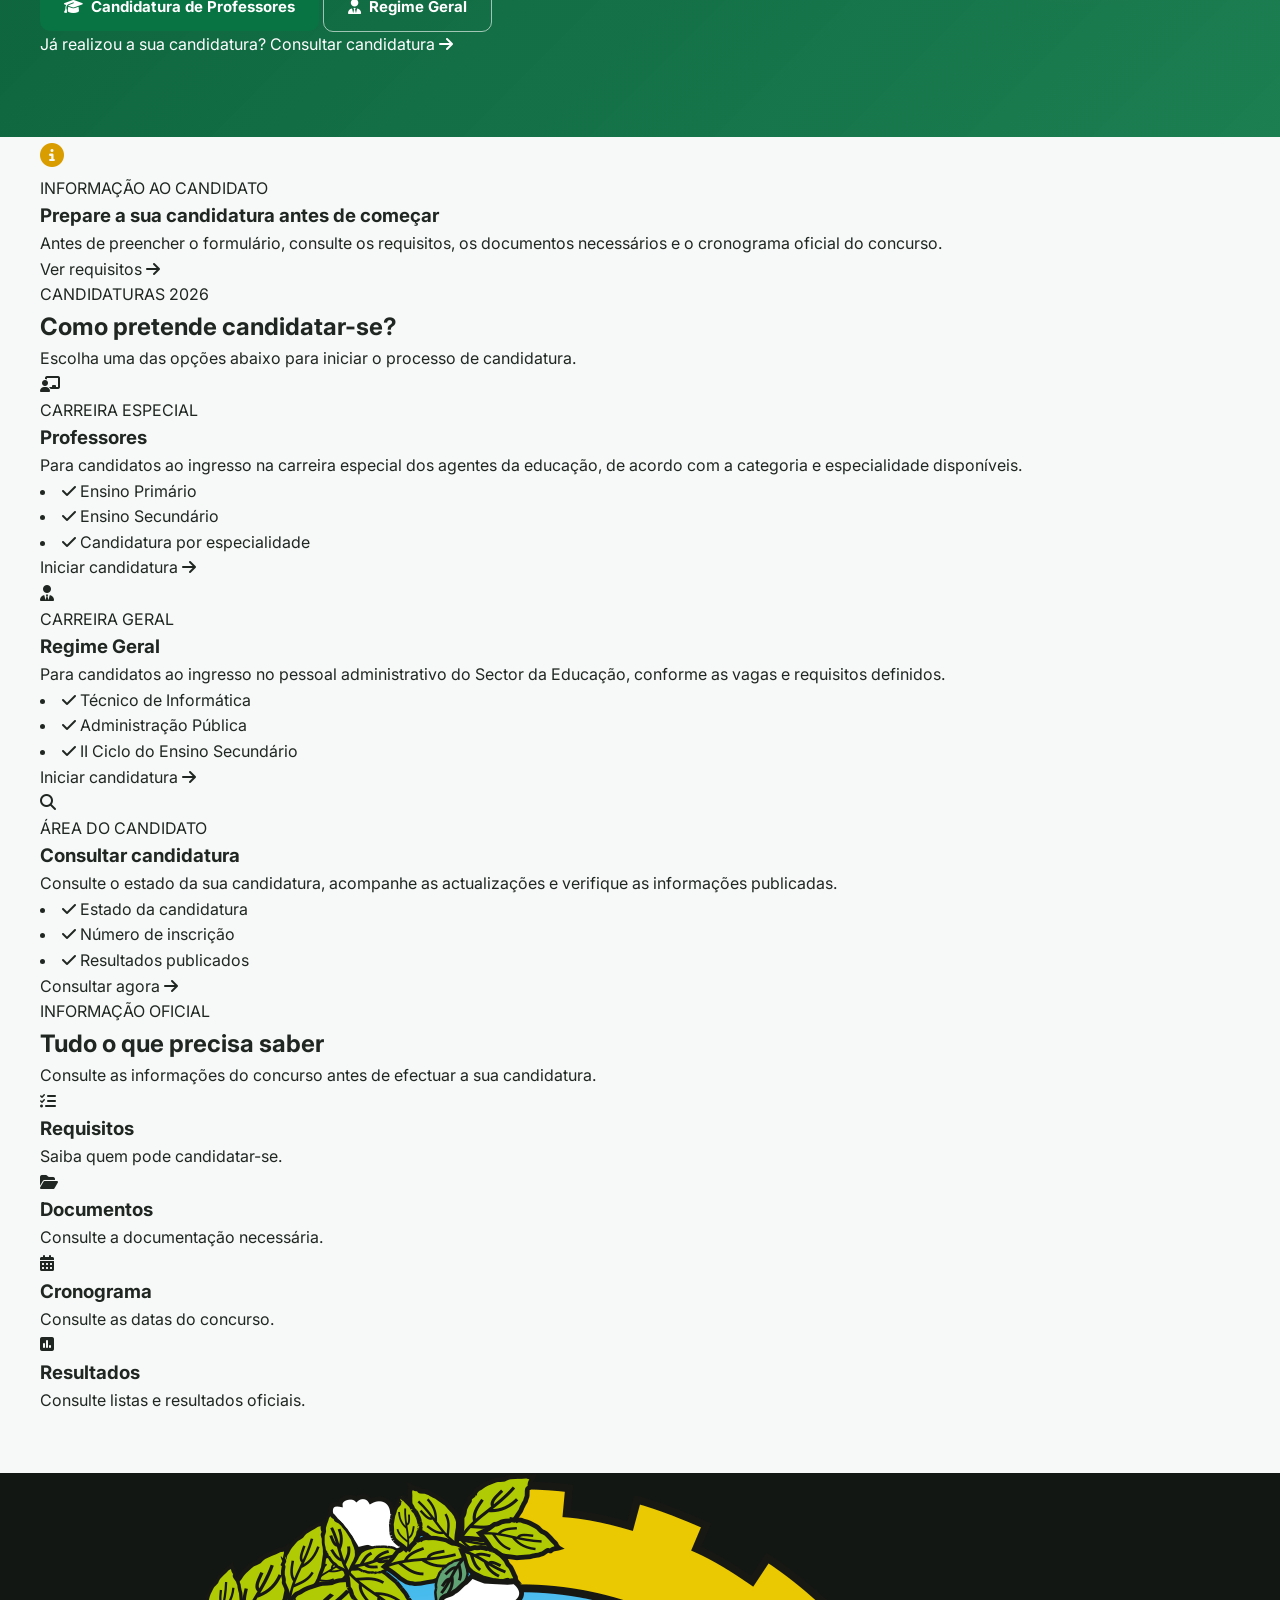
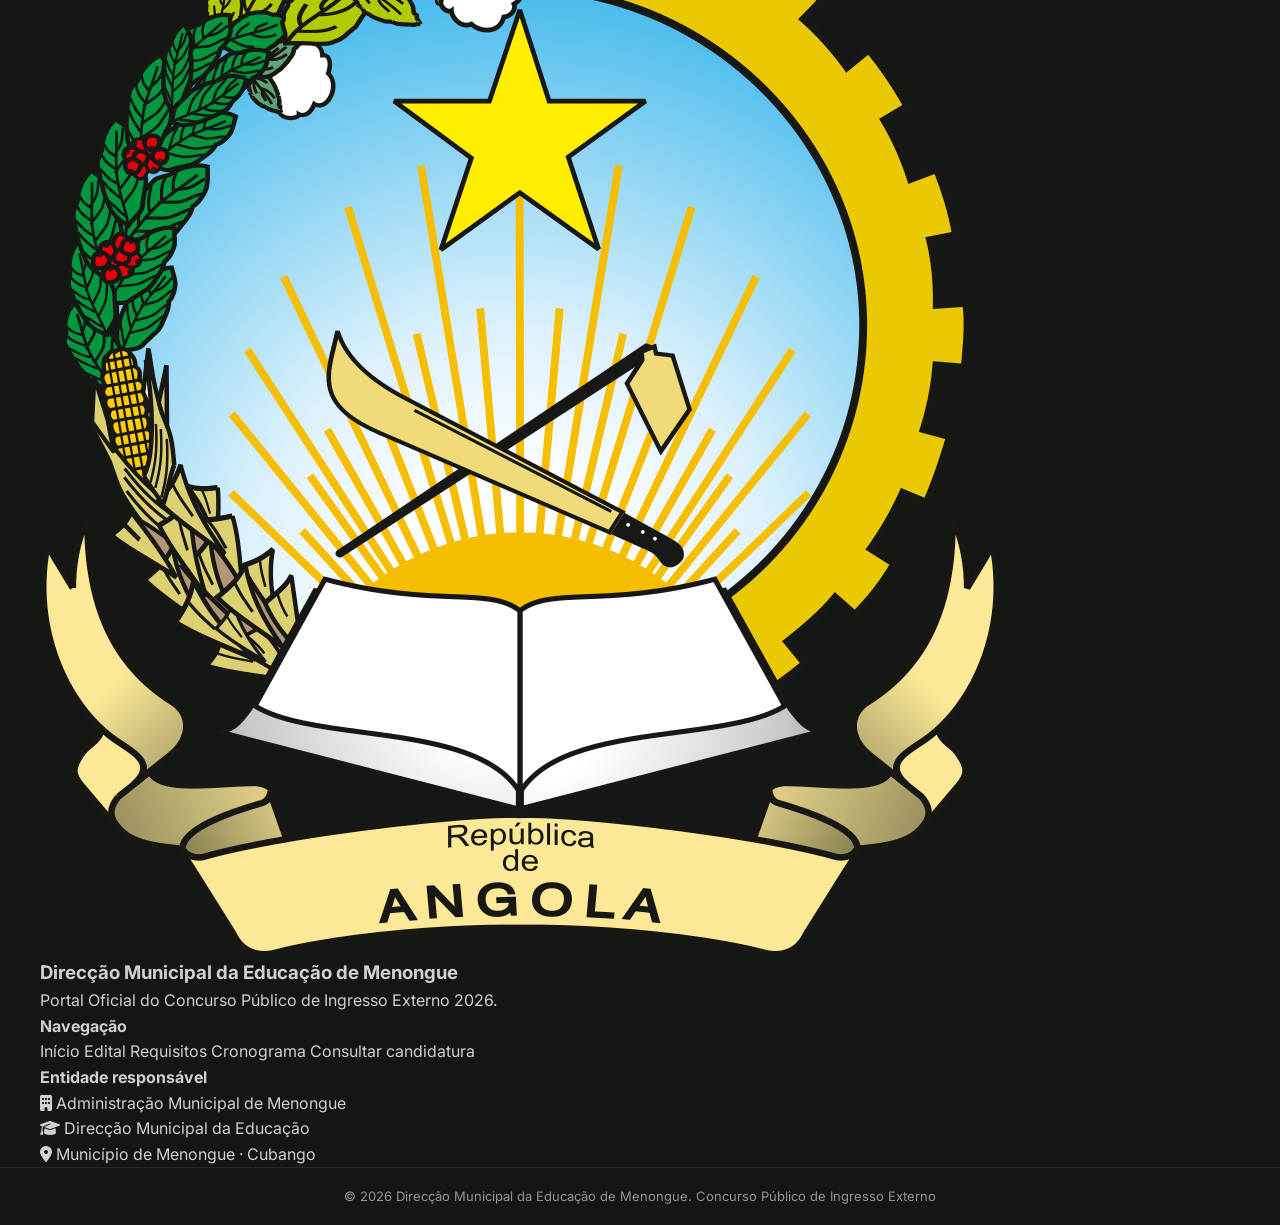
==== commit ef199fcb: "Update index.html" ====
--- a/index.html
+++ b/index.html
@@ -1,548 +1,984 @@
 <!DOCTYPE html>
 <html lang="pt-AO">
+
 <head>
+
     <meta charset="UTF-8">
-    <!-- RESPONSIVIDADE -->
-    <meta name="viewport" content="width=device-width, initial-scale=1.0">
-    <!-- SEO -->
+
+    <meta
+        name="viewport"
+        content="width=device-width, initial-scale=1.0"
+    >
+
+    <meta
+        http-equiv="X-UA-Compatible"
+        content="IE=edge"
+    >
+
     <meta
         name="description"
         content="Portal Oficial do Concurso Público de Ingresso Externo 2026 do Sector da Educação – Município de Menongue."
     >
-    <meta
-        name="keywords"
-        content="Concurso Público Educação Menongue 2026, Professores, Regime Geral, Educação, Menongue, Cubango"
-    >
+
     <meta
         name="author"
         content="Direcção Municipal da Educação de Menongue"
     >
-    <!-- SEGURANÇA / COMPATIBILIDADE -->
-    <meta http-equiv="X-UA-Compatible" content="IE=edge">
+
     <title>
         Concurso Público da Educação 2026 | Menongue
     </title>
-    <!-- FAVICON -->
+
     <link
         rel="icon"
         type="image/png"
         href="assets/img/favicon.png"
     >
-    <!-- GOOGLE FONT -->
-    <link rel="preconnect" href="https://fonts.googleapis.com">
-    <link rel="preconnect" href="https://fonts.gstatic.com" crossorigin>
+
+    <!-- Google Fonts -->
+    <link
+        rel="preconnect"
+        href="https://fonts.googleapis.com"
+    >
+
+    <link
+        rel="preconnect"
+        href="https://fonts.gstatic.com"
+        crossorigin
+    >
+
     <link
         href="https://fonts.googleapis.com/css2?family=Inter:wght@400;500;600;700;800&display=swap"
         rel="stylesheet"
     >
-    <!-- FONT AWESOME -->
+
+    <!-- Font Awesome -->
     <link
         rel="stylesheet"
         href="https://cdnjs.cloudflare.com/ajax/libs/font-awesome/6.5.2/css/all.min.css"
     >
-    <!-- CSS PRINCIPAL -->
+
+    <!-- CSS GLOBAL -->
     <link
         rel="stylesheet"
         href="assets/css/style.css"
     >
-    <!-- CSS RESPONSIVO -->
-    <link
-        rel="stylesheet"
-        href="assets/css/responsive.css"
-    >
+
 </head>
+
+
 <body>
+
+
 <!-- =====================================================
-     BARRA INSTITUCIONAL SUPERIOR
+     BARRA INSTITUCIONAL
 ===================================================== -->
+
 <div class="top-bar">
-    <div class="container top-bar-content">
-        <div class="institution-location">
-            <span>
-                <i class="fa-solid fa-landmark"></i>
-                República de Angola
-            </span>
-            <span>
-                <i class="fa-solid fa-location-dot"></i>
-                Menongue – Cubango
-            </span>
-        </div>
-        <div class="institution-contact">
-            <span>
-                <i class="fa-solid fa-envelope"></i>
-                Portal Oficial
-            </span>
-            <span>
-                <i class="fa-solid fa-circle-check"></i>
-                Concurso 2026
-            </span>
-        </div>
+
+    <div class="container top-bar-inner">
+
+        <span>
+            <i class="fa-solid fa-landmark"></i>
+            República de Angola
+        </span>
+
+        <span>
+            <i class="fa-solid fa-location-dot"></i>
+            Menongue · Cubango
+        </span>
+
+        <span class="top-status">
+            <i class="fa-solid fa-circle-check"></i>
+            Portal Oficial · 2026
+        </span>
+
     </div>
+
 </div>
+
+
+
 <!-- =====================================================
-     CABEÇALHO
+     CABEÇALHO PRINCIPAL
 ===================================================== -->
+
 <header class="main-header">
-    <div class="container header-content">
+
+    <div class="container header-inner">
+
+
         <!-- IDENTIDADE INSTITUCIONAL -->
-        <a href="index.html" class="brand">
-            <div class="brand-logos">
+
+        <a
+            href="index.html"
+            class="brand"
+            aria-label="Página inicial"
+        >
+
+            <!-- ÚNICO LOGÓTIPO -->
+
+            <div class="brand-logo">
+
                 <img
                     src="assets/img/logo-angola.png"
                     alt="República de Angola"
-                    class="logo-angola"
                 >
-                <img
-                    src="assets/img/logo-med.png"
-                    alt="Sector da Educação"
-                    class="logo-educacao"
-                >
+
             </div>
+
+
+            <!-- TEXTO INSTITUCIONAL -->
+
             <div class="brand-text">
+
                 <strong>
                     REPÚBLICA DE ANGOLA
                 </strong>
+
                 <span>
                     Governo Provincial do Cubango
                 </span>
+
                 <span>
                     Administração Municipal de Menongue
                 </span>
-                <span>
+
+                <b>
                     Direcção Municipal da Educação
-                </span>
+                </b>
+
             </div>
+
         </a>
+
+
+
         <!-- MENU MOBILE -->
+
         <button
-            type="button"
             class="menu-toggle"
             id="menuToggle"
-            aria-label="Abrir menu de navegação"
+            type="button"
+            aria-label="Abrir menu"
             aria-expanded="false"
         >
+
             <i class="fa-solid fa-bars"></i>
+
         </button>
+
+
+
         <!-- NAVEGAÇÃO -->
+
         <nav
             class="navbar"
             id="navbar"
-            aria-label="Navegação principal"
         >
+
             <a
                 href="index.html"
                 class="nav-link active"
             >
-                <i class="fa-solid fa-house"></i>
                 Início
             </a>
+
             <a
                 href="requisitos.html"
                 class="nav-link"
             >
                 Requisitos
             </a>
+
             <a
                 href="edital.html"
                 class="nav-link"
             >
                 Edital
             </a>
+
             <a
                 href="cronograma.html"
                 class="nav-link"
             >
                 Cronograma
             </a>
+
             <a
                 href="consultar.html"
                 class="nav-link"
             >
                 Consultar
             </a>
+
             <a
                 href="contactos.html"
                 class="nav-link"
             >
                 Contactos
             </a>
-            <a
-                href="inscricao-professores.html"
-                class="nav-button"
-            >
-                <i class="fa-solid fa-file-signature"></i>
-                Inscrever-se
-            </a>
+
         </nav>
+
     </div>
+
 </header>
+
+
+
 <!-- =====================================================
      HERO PRINCIPAL
 ===================================================== -->
+
 <main>
+
+
 <section class="hero">
-    <!-- LOGÓTIPO DE FUNDO OPACO -->
-    <div class="hero-watermark">
+
+
+    <!-- MARCA DE ÁGUA -->
+
+    <div
+        class="hero-watermark"
+        aria-hidden="true"
+    >
+
         <img
             src="assets/img/logo-menongue.png"
             alt=""
-            aria-hidden="true"
         >
+
     </div>
-    <div class="container hero-content">
-        <div class="hero-badge">
-            <i class="fa-solid fa-bullhorn"></i>
-            Concurso Público de Ingresso Externo 2026
+
+
+
+    <div class="container hero-inner">
+
+
+        <div class="hero-content">
+
+
+            <!-- ETIQUETA -->
+
+            <span class="hero-badge">
+
+                <i class="fa-solid fa-bullhorn"></i>
+
+                Concurso Público · 2026
+
+            </span>
+
+
+
+            <!-- TÍTULO -->
+
+            <h1>
+
+                Concurso Público de
+                <span>
+                    Ingresso Externo
+                </span>
+
+            </h1>
+
+
+
+            <!-- SUBTÍTULO -->
+
+            <p class="hero-lead">
+
+                Sector da Educação · Município de Menongue
+
+            </p>
+
+
+
+            <p class="hero-description">
+
+                Consulte as informações oficiais e efectue a sua
+                candidatura de forma simples, segura e transparente.
+
+            </p>
+
+
+
+            <!-- BOTÕES PRINCIPAIS -->
+
+            <div class="hero-actions">
+
+
+                <a
+                    href="inscricao-professores.html"
+                    class="btn btn-primary"
+                >
+
+                    <i class="fa-solid fa-graduation-cap"></i>
+
+                    Candidatura de Professores
+
+                </a>
+
+
+
+                <a
+                    href="inscricao-regime-geral.html"
+                    class="btn btn-outline"
+                >
+
+                    <i class="fa-solid fa-user-tie"></i>
+
+                    Regime Geral
+
+                </a>
+
+
+            </div>
+
+
+
+            <!-- CONSULTA -->
+
+            <div class="hero-consult">
+
+                <span>
+                    Já realizou a sua candidatura?
+                </span>
+
+                <a href="consultar.html">
+
+                    Consultar candidatura
+
+                    <i class="fa-solid fa-arrow-right"></i>
+
+                </a>
+
+            </div>
+
+
         </div>
-        <h1>
-            Concurso Público
-            <span>
-                Sector da Educação
+
+
+    </div>
+
+</section>
+
+
+
+<!-- =====================================================
+     AVISO OFICIAL
+===================================================== -->
+
+<section class="notice-section">
+
+    <div class="container">
+
+
+        <div class="notice-card">
+
+
+            <div class="notice-icon">
+
+                <i class="fa-solid fa-circle-info"></i>
+
+            </div>
+
+
+
+            <div class="notice-text">
+
+                <span>
+                    INFORMAÇÃO AO CANDIDATO
+                </span>
+
+                <h3>
+                    Prepare a sua candidatura antes de começar
+                </h3>
+
+                <p>
+
+                    Antes de preencher o formulário, consulte os
+                    requisitos, os documentos necessários e o
+                    cronograma oficial do concurso.
+
+                </p>
+
+            </div>
+
+
+
+            <a
+                href="requisitos.html"
+                class="notice-button"
+            >
+
+                Ver requisitos
+
+                <i class="fa-solid fa-arrow-right"></i>
+
+            </a>
+
+
+        </div>
+
+
+    </div>
+
+</section>
+
+
+
+<!-- =====================================================
+     ÁREA DE CANDIDATURA
+===================================================== -->
+
+<section class="application-section">
+
+
+    <div class="container">
+
+
+        <div class="section-heading">
+
+
+            <span class="section-label">
+                CANDIDATURAS 2026
             </span>
-        </h1>
-        <p>
-            Portal oficial de candidaturas para o Concurso Público
-            de Ingresso Externo 2026 no Sector da Educação,
-            no Município de Menongue.
-        </p>
-        <div class="hero-actions">
-            <a
-                href="inscricao-professores.html"
-                class="btn btn-primary"
-            >
-                <i class="fa-solid fa-user-graduate"></i>
-                Inscrição de Professores
-            </a>
-            <a
-                href="inscricao-regime-geral.html"
-                class="btn btn-secondary"
-            >
-                <i class="fa-solid fa-user-tie"></i>
-                Regime Geral
-            </a>
+
+
+            <h2>
+                Como pretende candidatar-se?
+            </h2>
+
+
+            <p>
+
+                Escolha uma das opções abaixo para iniciar
+                o processo de candidatura.
+
+            </p>
+
+
         </div>
-        <div class="hero-consult">
-            <span>
-                Já efectuou a sua inscrição?
-            </span>
-            <a href="consultar.html">
-                Consultar candidatura
-                <i class="fa-solid fa-arrow-right"></i>
-            </a>
-        </div>
-    </div>
-</section>
-<!-- =====================================================
-     AVISO IMPORTANTE
-===================================================== -->
-<section class="notice-section">
-    <div class="container">
-        <div class="notice-card">
-            <div class="notice-icon">
-                <i class="fa-solid fa-circle-info"></i>
-            </div>
-            <div class="notice-content">
-                <h3>
-                    Informação importante aos candidatos
-                </h3>
-                <p>
-                    Antes de iniciar a sua candidatura, leia atentamente
-                    os requisitos, a documentação exigida e as orientações
-                    constantes dos Termos de Referência do Concurso Público
-                    de Ingresso Externo 2026.
-                </p>
-            </div>
-            <a
-                href="requisitos.html"
-                class="notice-link"
-            >
-                Ver requisitos
-                <i class="fa-solid fa-arrow-right"></i>
-            </a>
-        </div>
-    </div>
-</section>
-<!-- =====================================================
-     ACESSO AO CONCURSO
-===================================================== -->
-<section
-    class="application-section"
-    id="concurso"
->
-    <div class="container">
-        <div class="section-heading">
-            <span class="section-label">
-                CONCURSO 2026
-            </span>
-            <h2>
-                Escolha a modalidade da sua candidatura
-            </h2>
-            <p>
-                Seleccione a modalidade correspondente ao seu perfil
-                e siga as instruções para efectuar a candidatura.
-            </p>
-        </div>
+
+
+
         <div class="application-grid">
-            <!-- PROFESSORES -->
-            <article class="application-card">
-                <div class="application-card-header">
+
+
+            <!-- =========================================
+                 PROFESSORES
+            ========================================== -->
+
+            <article class="application-card featured">
+
+
+                <div class="card-top">
+
                     <div class="application-icon">
+
                         <i class="fa-solid fa-chalkboard-user"></i>
+
                     </div>
-                    <span class="card-number">
-                        01
+
+                    <span class="card-tag">
+                        CARREIRA ESPECIAL
                     </span>
+
                 </div>
+
+
+
                 <h3>
                     Professores
                 </h3>
+
+
+
                 <p>
-                    Para candidatos ao Concurso Público de Ingresso
-                    Externo para Professores do Ensino Primário
-                    e Ensino Secundário.
+
+                    Para candidatos ao ingresso na carreira
+                    especial dos agentes da educação, de acordo
+                    com a categoria e especialidade disponíveis.
+
                 </p>
+
+
+
                 <ul>
+
                     <li>
                         <i class="fa-solid fa-check"></i>
                         Ensino Primário
                     </li>
+
                     <li>
                         <i class="fa-solid fa-check"></i>
                         Ensino Secundário
                     </li>
+
                     <li>
                         <i class="fa-solid fa-check"></i>
                         Candidatura por especialidade
                     </li>
+
                 </ul>
+
+
+
                 <a
                     href="inscricao-professores.html"
                     class="card-button"
                 >
-                    Iniciar inscrição
+
+                    Iniciar candidatura
+
                     <i class="fa-solid fa-arrow-right"></i>
+
                 </a>
+
+
             </article>
-            <!-- REGIME GERAL -->
+
+
+
+            <!-- =========================================
+                 REGIME GERAL
+            ========================================== -->
+
             <article class="application-card">
-                <div class="application-card-header">
+
+
+                <div class="card-top">
+
                     <div class="application-icon">
+
                         <i class="fa-solid fa-user-tie"></i>
+
                     </div>
-                    <span class="card-number">
-                        02
+
+                    <span class="card-tag">
+                        CARREIRA GERAL
                     </span>
+
                 </div>
+
+
+
                 <h3>
                     Regime Geral
                 </h3>
+
+
+
                 <p>
-                    Para candidatos ao concurso destinado ao pessoal
-                    administrativo do Sector da Educação.
+
+                    Para candidatos ao ingresso no pessoal
+                    administrativo do Sector da Educação,
+                    conforme as vagas e requisitos definidos.
+
                 </p>
+
+
+
                 <ul>
+
                     <li>
                         <i class="fa-solid fa-check"></i>
                         Técnico de Informática
                     </li>
+
                     <li>
                         <i class="fa-solid fa-check"></i>
                         Administração Pública
                     </li>
+
                     <li>
                         <i class="fa-solid fa-check"></i>
-                        Ensino Secundário II Ciclo
+                        II Ciclo do Ensino Secundário
                     </li>
+
                 </ul>
+
+
+
                 <a
                     href="inscricao-regime-geral.html"
                     class="card-button"
                 >
-                    Iniciar inscrição
+
+                    Iniciar candidatura
+
                     <i class="fa-solid fa-arrow-right"></i>
+
                 </a>
+
+
             </article>
-            <!-- CONSULTA -->
-            <article class="application-card application-card-light">
-                <div class="application-card-header">
+
+
+
+            <!-- =========================================
+                 CONSULTA
+            ========================================== -->
+
+            <article class="application-card consultation-card">
+
+
+                <div class="card-top">
+
                     <div class="application-icon">
+
                         <i class="fa-solid fa-magnifying-glass"></i>
+
                     </div>
-                    <span class="card-number">
-                        03
+
+                    <span class="card-tag">
+                        ÁREA DO CANDIDATO
                     </span>
+
                 </div>
+
+
+
                 <h3>
                     Consultar candidatura
                 </h3>
+
+
+
                 <p>
-                    Consulte o estado da sua candidatura através
-                    do número de inscrição ou código de candidatura.
+
+                    Consulte o estado da sua candidatura,
+                    acompanhe as actualizações e verifique
+                    as informações publicadas.
+
                 </p>
+
+
+
                 <ul>
+
                     <li>
                         <i class="fa-solid fa-check"></i>
                         Estado da candidatura
                     </li>
+
                     <li>
                         <i class="fa-solid fa-check"></i>
-                        Dados da inscrição
+                        Número de inscrição
                     </li>
+
                     <li>
                         <i class="fa-solid fa-check"></i>
-                        Resultados e convocatórias
+                        Resultados publicados
                     </li>
+
                 </ul>
+
+
+
                 <a
                     href="consultar.html"
                     class="card-button"
                 >
-                    Consultar candidatura
+
+                    Consultar agora
+
                     <i class="fa-solid fa-arrow-right"></i>
+
                 </a>
+
+
             </article>
+
+
         </div>
+
+
     </div>
+
 </section>
+
+
+
 <!-- =====================================================
-     ACESSO RÁPIDO
+     INFORMAÇÕES ÚTEIS
 ===================================================== -->
+
 <section class="information-section">
+
+
     <div class="container">
+
+
         <div class="section-heading">
+
+
             <span class="section-label">
-                INFORMAÇÃO AO CANDIDATO
+                INFORMAÇÃO OFICIAL
             </span>
+
+
             <h2>
-                Tudo o que precisa antes de se candidatar
+                Tudo o que precisa saber
             </h2>
+
+
+            <p>
+
+                Consulte as informações do concurso antes
+                de efectuar a sua candidatura.
+
+            </p>
+
+
         </div>
+
+
+
         <div class="information-grid">
+
+
             <a
                 href="requisitos.html"
                 class="information-item"
             >
+
                 <i class="fa-solid fa-list-check"></i>
+
                 <div>
+
                     <h3>
                         Requisitos
                     </h3>
+
                     <p>
-                        Consulte os requisitos de admissão.
+                        Saiba quem pode candidatar-se.
                     </p>
+
                 </div>
-            </a>
+
+            </a>
+
+
+
             <a
                 href="documentos.html"
                 class="information-item"
             >
+
                 <i class="fa-solid fa-folder-open"></i>
+
                 <div>
+
                     <h3>
                         Documentos
                     </h3>
+
                     <p>
-                        Saiba quais documentos deve apresentar.
+                        Consulte a documentação necessária.
                     </p>
+
                 </div>
-            </a>
+
+            </a>
+
+
+
             <a
                 href="cronograma.html"
                 class="information-item"
             >
+
                 <i class="fa-solid fa-calendar-days"></i>
+
                 <div>
+
                     <h3>
                         Cronograma
                     </h3>
+
                     <p>
-                        Consulte as datas das diferentes fases.
+                        Consulte as datas do concurso.
                     </p>
+
                 </div>
-            </a>
+
+            </a>
+
+
+
             <a
                 href="resultados.html"
                 class="information-item"
             >
+
                 <i class="fa-solid fa-square-poll-vertical"></i>
+
                 <div>
+
                     <h3>
                         Resultados
                     </h3>
+
                     <p>
-                        Consulte as listas e resultados publicados.
+                        Consulte listas e resultados oficiais.
                     </p>
+
                 </div>
-            </a>
+
+            </a>
+
+
         </div>
+
+
     </div>
+
 </section>
+
+
 </main>
+
+
+
 <!-- =====================================================
      RODAPÉ
 ===================================================== -->
-<footer class="footer" id="contactos">
+
+<footer class="footer">
+
+
     <div class="container footer-grid">
+
+
         <div class="footer-brand">
-            <div class="footer-logos">
-                <img
-                    src="assets/img/logo-angola.png"
-                    alt="República de Angola"
-                >
-            </div>
+
+
+            <img
+                src="assets/img/logo-angola.png"
+                alt="República de Angola"
+                class="footer-logo"
+            >
+
+
             <h3>
                 Direcção Municipal da Educação de Menongue
             </h3>
+
+
             <p>
-                Portal Oficial do Concurso Público de Ingresso
-                Externo 2026.
+
+                Portal Oficial do Concurso Público
+                de Ingresso Externo 2026.
+
             </p>
+
+
         </div>
+
+
+
         <div class="footer-links">
+
+
             <h4>
-                Links úteis
+                Navegação
             </h4>
+
+
+            <a href="index.html">
+                Início
+            </a>
+
             <a href="edital.html">
                 Edital
             </a>
+
             <a href="requisitos.html">
                 Requisitos
             </a>
+
             <a href="cronograma.html">
                 Cronograma
             </a>
+
             <a href="consultar.html">
                 Consultar candidatura
             </a>
+
+
         </div>
+
+
+
         <div class="footer-contact">
+
+
             <h4>
-                Contactos
+                Entidade responsável
             </h4>
+
+
+            <p>
+                <i class="fa-solid fa-building"></i>
+                Administração Municipal de Menongue
+            </p>
+
+
+            <p>
+                <i class="fa-solid fa-graduation-cap"></i>
+                Direcção Municipal da Educação
+            </p>
+
+
             <p>
                 <i class="fa-solid fa-location-dot"></i>
-                Município de Menongue
+                Município de Menongue · Cubango
             </p>
-            <p>
-                <i class="fa-solid fa-building"></i>
-                Direcção Municipal da Educação
-            </p>
+
+
         </div>
+
+
     </div>
+
+
+
     <div class="footer-bottom">
-        <div class="container">
+
+
+        <div class="container footer-bottom-inner">
+
+
             <span>
                 © 2026 Direcção Municipal da Educação de Menongue.
             </span>
+
+
             <span>
-                Portal do Concurso Público de Ingresso Externo
+                Concurso Público de Ingresso Externo
             </span>
+
+
         </div>
+
+
     </div>
+
+
 </footer>
+
+
+
 <!-- =====================================================
-     JAVASCRIPT
+     JAVASCRIPT GLOBAL
 ===================================================== -->
+
 <script src="assets/js/main.js"></script>
+
+
 </body>
+
 </html>
--- a/assets/css/style.css
+++ b/assets/css/style.css
@@ -1,34 +1,160 @@
 /* ============================================================
-   PORTAL DO CONCURSO PÚBLICO DE INGRESSO EXTERNO 2026
-   SECTOR DA EDUCAÇÃO - MUNICÍPIO DE MENONGUE
-   Arquivo: style.css
-   ============================================================ */
-
-/* =========================
-   1. RESET GERAL
-   ========================= */
-
-* {
+   PORTAL DO CONCURSO PÚBLICO DA EDUCAÇÃO - MENONGUE 2026
+   CSS GLOBAL
+   Compatível com:
+   index.html
+   inscricao-professores.html
+   inscricao-regime-geral.html
+   consultar.html
+   resultados.html
+   edital.html
+   requisitos.html
+   cronograma.html
+   contactos.html
+   Área Administrativa
+============================================================ */
+
+
+/* ============================================================
+   1. VARIÁVEIS GLOBAIS
+============================================================ */
+
+:root {
+
+    /* Cores institucionais */
+    --primary: #087443;
+    --primary-dark: #055a34;
+    --primary-light: #0b8f55;
+
+    --secondary: #f4b400;
+    --secondary-dark: #d99d00;
+
+    --angola-red: #ce1126;
+    --angola-black: #111111;
+
+    /* Cores neutras */
+    --white: #ffffff;
+    --black: #111111;
+
+    --gray-50: #f8faf9;
+    --gray-100: #f1f4f2;
+    --gray-200: #e3e8e5;
+    --gray-300: #d0d8d3;
+    --gray-400: #9aa69f;
+    --gray-500: #6b7770;
+    --gray-600: #4b5750;
+    --gray-700: #343d38;
+    --gray-800: #202722;
+    --gray-900: #121713;
+
+    /* Estados */
+    --success: #198754;
+    --warning: #f4b400;
+    --danger: #dc3545;
+    --info: #0d6efd;
+
+    /* Fundo */
+    --body-bg: #f7f9f8;
+    --surface: #ffffff;
+
+    /* Tipografia */
+    --font-family:
+        "Inter",
+        "Segoe UI",
+        Roboto,
+        Helvetica,
+        Arial,
+        sans-serif;
+
+    --font-size-base: 16px;
+
+    /* Bordas */
+    --radius-sm: 6px;
+    --radius-md: 10px;
+    --radius-lg: 16px;
+    --radius-xl: 24px;
+
+    /* Sombras */
+    --shadow-sm:
+        0 2px 8px rgba(0, 0, 0, 0.05);
+
+    --shadow-md:
+        0 8px 25px rgba(0, 0, 0, 0.08);
+
+    --shadow-lg:
+        0 15px 45px rgba(0, 0, 0, 0.12);
+
+    /* Transições */
+    --transition:
+        all 0.25s ease;
+
+    /* Largura */
+    --container:
+        1200px;
+
+    /* Header */
+    --header-height:
+        80px;
+}
+
+
+/* ============================================================
+   2. RESET GLOBAL
+============================================================ */
+
+*,
+*::before,
+*::after {
+    box-sizing: border-box;
     margin: 0;
     padding: 0;
-    box-sizing: border-box;
 }
 
 html {
     scroll-behavior: smooth;
+    font-size: 16px;
 }
 
 body {
-    font-family: "Segoe UI", Arial, Helvetica, sans-serif;
-    background: #f4f7fb;
-    color: #1f2937;
+    font-family: var(--font-family);
+    font-size: var(--font-size-base);
     line-height: 1.6;
+    color: var(--gray-800);
+    background: var(--body-bg);
     min-height: 100vh;
+    overflow-x: hidden;
+}
+
+body::before {
+    content: "";
+    position: fixed;
+    inset: 0;
+
+    background-image:
+        linear-gradient(
+            rgba(255,255,255,0.96),
+            rgba(255,255,255,0.96)
+        ),
+        url("../assets/img/logo-educacao.png");
+
+    background-position: center;
+    background-repeat: no-repeat;
+    background-size: 420px;
+
+    opacity: 0.08;
+    pointer-events: none;
+    z-index: -1;
+}
+
+img {
+    display: block;
+    max-width: 100%;
+    height: auto;
 }
 
 a {
+    color: inherit;
     text-decoration: none;
-    color: inherit;
 }
 
 button,
@@ -42,1075 +168,2082 @@
     cursor: pointer;
 }
 
-img {
-    max-width: 100%;
-    display: block;
-}
-
-/* =========================
-   2. VARIÁVEIS
-   ========================= */
-
-:root {
-    --primary: #0056a6;
-    --primary-dark: #003d78;
-    --primary-light: #eaf3fb;
-
-    --secondary: #d9a900;
-    --secondary-dark: #a98200;
-
-    --success: #198754;
-    --danger: #dc3545;
-    --warning: #f59e0b;
-    --info: #0dcaf0;
-
-    --dark: #172033;
-    --gray-dark: #4b5563;
-    --gray: #6b7280;
-    --gray-light: #e5e7eb;
-    --gray-bg: #f4f7fb;
-
-    --white: #ffffff;
-
-    --border-radius: 10px;
-    --shadow: 0 5px 20px rgba(0, 0, 0, 0.08);
-    --shadow-hover: 0 8px 30px rgba(0, 0, 0, 0.14);
-
-    --transition: all 0.3s ease;
-}
-
-/* =========================
-   3. TOPO INSTITUCIONAL
-   ========================= */
+ul,
+ol {
+    list-style-position: inside;
+}
+
+
+/* ============================================================
+   3. CONTAINER
+============================================================ */
+
+.container {
+    width: min(
+        100% - 40px,
+        var(--container)
+    );
+
+    margin-inline: auto;
+}
+
+
+/* ============================================================
+   4. ACESSIBILIDADE
+============================================================ */
+
+.skip-link {
+    position: fixed;
+    top: -100px;
+    left: 20px;
+
+    background: var(--primary);
+    color: var(--white);
+
+    padding: 12px 20px;
+    border-radius: var(--radius-sm);
+
+    z-index: 9999;
+}
+
+.skip-link:focus {
+    top: 20px;
+}
+
+:focus-visible {
+    outline: 3px solid rgba(8, 116, 67, 0.35);
+    outline-offset: 3px;
+}
+
+
+/* ============================================================
+   5. TOP BAR
+============================================================ */
 
 .top-bar {
     background: var(--primary-dark);
     color: var(--white);
-    padding: 8px 5%;
     font-size: 13px;
 }
 
 .top-bar-content {
-    max-width: 1200px;
-    margin: auto;
-    display: flex;
+    min-height: 38px;
+
+    display: flex;
+    align-items: center;
     justify-content: space-between;
-    align-items: center;
+
+    gap: 20px;
+}
+
+.institution-info,
+.contact-info {
+    display: flex;
+    align-items: center;
+    gap: 20px;
 }
 
 .top-bar span {
-    opacity: 0.95;
-}
-
-/* =========================
-   4. HEADER
-   ========================= */
-
-.header {
-    background: var(--white);
-    border-bottom: 1px solid var(--gray-light);
+    display: inline-flex;
+    align-items: center;
+    gap: 7px;
+}
+
+.top-bar i {
+    color: var(--secondary);
+}
+
+
+/* ============================================================
+   6. CABEÇALHO
+============================================================ */
+
+.main-header {
     position: sticky;
     top: 0;
+
+    width: 100%;
+
+    background: rgba(255, 255, 255, 0.97);
+
+    border-bottom:
+        1px solid var(--gray-200);
+
+    box-shadow:
+        0 3px 15px rgba(0,0,0,0.04);
+
     z-index: 1000;
-    box-shadow: 0 2px 10px rgba(0, 0, 0, 0.05);
-}
-
-.header-container {
-    max-width: 1200px;
-    margin: auto;
-    padding: 12px 5%;
+
+    backdrop-filter: blur(10px);
+}
+
+.header-content {
+    min-height: var(--header-height);
+
     display: flex;
     align-items: center;
     justify-content: space-between;
+
     gap: 30px;
 }
 
-.logo-area {
-    display: flex;
-    align-items: center;
-    gap: 15px;
+
+/* ============================================================
+   7. MARCA INSTITUCIONAL
+============================================================ */
+
+.brand {
+    display: flex;
+    align-items: center;
+    gap: 12px;
+
+    min-width: 0;
 }
 
 .logo {
-    width: 65px;
-    height: 65px;
+    width: 52px;
+    height: 52px;
+
+    display: flex;
+    align-items: center;
+    justify-content: center;
+
+    flex-shrink: 0;
+}
+
+.logo img {
+    width: 100%;
+    height: 100%;
+
     object-fit: contain;
 }
 
-.logo-text h1 {
-    font-size: 17px;
+.brand-text {
+    display: flex;
+    flex-direction: column;
+
+    line-height: 1.3;
+}
+
+.brand-text strong {
     color: var(--primary-dark);
-    font-weight: 700;
-}
-
-.logo-text p {
-    font-size: 12px;
-    color: var(--gray);
-}
-
-/* =========================
-   5. MENU
-   ========================= */
+    font-size: 13px;
+    font-weight: 800;
+}
+
+.brand-text span {
+    color: var(--gray-600);
+    font-size: 11px;
+}
+
+
+/* ============================================================
+   8. NAVEGAÇÃO
+============================================================ */
 
 .navbar {
     display: flex;
     align-items: center;
-    gap: 8px;
-}
-
-.navbar a {
-    padding: 9px 14px;
-    border-radius: 6px;
+    gap: 5px;
+}
+
+.nav-link {
+    position: relative;
+
+    padding: 10px 12px;
+
+    color: var(--gray-700);
+
     font-size: 14px;
-    color: var(--dark);
+    font-weight: 600;
+
+    border-radius: var(--radius-sm);
+
     transition: var(--transition);
 }
 
-.navbar a:hover,
-.navbar a.active {
-    background: var(--primary);
-    color: var(--white);
-}
-
-.menu-toggle {
-    display: none;
-    background: none;
-    border: none;
-    font-size: 25px;
+.nav-link:hover,
+.nav-link.active {
     color: var(--primary);
-}
-
-/* =========================
-   6. HERO / BANNER
-   ========================= */
-
-.hero {
-    background: linear-gradient(
-        135deg,
-        var(--primary-dark),
-        var(--primary)
-    );
-    color: var(--white);
-    padding: 70px 20px;
-    text-align: center;
-}
-
-.hero-container {
-    max-width: 1000px;
-    margin: auto;
-}
-
-.hero h1 {
-    font-size: 38px;
-    margin-bottom: 15px;
-}
-
-.hero p {
-    font-size: 17px;
-    max-width: 800px;
-    margin: auto;
-    opacity: 0.95;
-}
-
-.hero-buttons {
-    margin-top: 30px;
-    display: flex;
-    justify-content: center;
-    gap: 15px;
-    flex-wrap: wrap;
-}
-
-/* =========================
-   7. BOTÕES
-   ========================= */
-
+    background: rgba(8, 116, 67, 0.06);
+}
+
+.nav-link i {
+    margin-right: 5px;
+}
+
+
+/* ============================================================
+   9. BOTÕES
+============================================================ */
+
+.nav-button,
 .btn {
     display: inline-flex;
+
     align-items: center;
     justify-content: center;
+
     gap: 8px;
-    border: none;
-    padding: 12px 22px;
-    border-radius: 7px;
-    font-weight: 600;
+
+    border: 0;
+
+    font-weight: 700;
+
     transition: var(--transition);
-    min-height: 44px;
+}
+
+.nav-button {
+    padding: 11px 18px;
+
+    color: var(--white);
+
+    background: var(--primary);
+
+    border-radius: var(--radius-md);
+
+    margin-left: 8px;
+}
+
+.nav-button:hover {
+    background: var(--primary-dark);
+    transform: translateY(-1px);
+}
+
+.btn {
+    min-height: 48px;
+    padding: 12px 24px;
+
+    border-radius: var(--radius-md);
+
+    font-size: 15px;
 }
 
 .btn-primary {
+    color: var(--white);
     background: var(--primary);
-    color: var(--white);
 }
 
 .btn-primary:hover {
     background: var(--primary-dark);
     transform: translateY(-2px);
+    box-shadow: var(--shadow-md);
 }
 
 .btn-secondary {
+    color: var(--gray-900);
     background: var(--secondary);
-    color: var(--dark);
 }
 
 .btn-secondary:hover {
     background: var(--secondary-dark);
+}
+
+.btn-outline {
+    color: var(--primary);
+    background: transparent;
+
+    border:
+        1px solid var(--primary);
+}
+
+.btn-outline:hover {
     color: var(--white);
+    background: var(--primary);
+}
+
+.btn-danger {
+    color: var(--white);
+    background: var(--danger);
 }
 
 .btn-success {
+    color: var(--white);
     background: var(--success);
+}
+
+.btn-info {
     color: var(--white);
-}
-
-.btn-danger {
-    background: var(--danger);
+    background: var(--info);
+}
+
+.btn-sm {
+    min-height: 38px;
+    padding: 8px 14px;
+    font-size: 13px;
+}
+
+.btn-lg {
+    min-height: 56px;
+    padding: 15px 30px;
+    font-size: 16px;
+}
+
+
+/* ============================================================
+   10. MENU MOBILE
+============================================================ */
+
+.menu-toggle {
+    display: none;
+
+    width: 44px;
+    height: 44px;
+
+    border: 0;
+    border-radius: var(--radius-md);
+
+    color: var(--primary);
+    background: var(--gray-100);
+
+    font-size: 20px;
+}
+
+
+/* ============================================================
+   11. HERO
+============================================================ */
+
+.hero {
+    position: relative;
+
+    min-height: 540px;
+
+    display: flex;
+    align-items: center;
+
+    overflow: hidden;
+
+    background:
+        linear-gradient(
+            135deg,
+            rgba(5, 90, 52, 0.98),
+            rgba(8, 116, 67, 0.92)
+        );
+}
+
+.hero::before {
+    content: "";
+
+    position: absolute;
+    inset: 0;
+
+    background:
+        radial-gradient(
+            circle at 85% 20%,
+            rgba(244,180,0,0.20),
+            transparent 30%
+        );
+}
+
+.hero-overlay {
+    position: absolute;
+    inset: 0;
+
+    background-image:
+        url("../assets/img/logo-educacao.png");
+
+    background-position: right center;
+    background-repeat: no-repeat;
+    background-size: 500px;
+
+    opacity: 0.08;
+}
+
+.hero-content {
+    position: relative;
+    z-index: 2;
+
     color: var(--white);
-}
-
-.btn-outline {
-    background: transparent;
-    border: 1px solid var(--primary);
+
+    max-width: 850px;
+
+    padding: 80px 0;
+}
+
+.hero-badge {
+    display: inline-flex;
+
+    align-items: center;
+    gap: 8px;
+
+    padding: 8px 14px;
+
+    margin-bottom: 20px;
+
+    color: var(--white);
+
+    background:
+        rgba(255,255,255,0.12);
+
+    border:
+        1px solid rgba(255,255,255,0.2);
+
+    border-radius: 50px;
+
+    font-size: 13px;
+    font-weight: 600;
+}
+
+.hero h1 {
+    font-size: clamp(38px, 6vw, 68px);
+    line-height: 1.08;
+
+    font-weight: 800;
+
+    margin-bottom: 20px;
+}
+
+.hero h1 span {
+    display: block;
+    color: var(--secondary);
+}
+
+.hero p {
+    max-width: 700px;
+
+    color: rgba(255,255,255,0.88);
+
+    font-size: 18px;
+
+    margin-bottom: 30px;
+}
+
+.hero-buttons {
+    display: flex;
+    flex-wrap: wrap;
+    gap: 12px;
+}
+
+.hero .btn-outline {
+    color: var(--white);
+    border-color: rgba(255,255,255,0.6);
+}
+
+.hero .btn-outline:hover {
     color: var(--primary);
-}
-
-.btn-outline:hover {
-    background: var(--primary);
-    color: var(--white);
-}
-
-.btn-light {
     background: var(--white);
-    color: var(--primary-dark);
-}
-
-.btn-sm {
-    padding: 8px 14px;
-    min-height: 36px;
-    font-size: 13px;
-}
-
-/* =========================
-   8. CONTAINER
-   ========================= */
-
-.container {
-    width: 90%;
-    max-width: 1200px;
-    margin: auto;
-}
-
+}
+
+
+/* ============================================================
+   12. AVISO / NOTICE
+============================================================ */
+
+.notice {
+    padding: 25px 0;
+
+    background: var(--white);
+
+    border-bottom:
+        1px solid var(--gray-200);
+}
+
+.notice-content {
+    display: flex;
+    align-items: flex-start;
+
+    gap: 15px;
+
+    padding: 18px 22px;
+
+    background:
+        #fffaf0;
+
+    border-left:
+        4px solid var(--secondary);
+
+    border-radius:
+        var(--radius-md);
+}
+
+.notice-icon {
+    color: var(--secondary-dark);
+
+    font-size: 24px;
+}
+
+.notice strong {
+    color: var(--gray-900);
+}
+
+.notice p {
+    color: var(--gray-600);
+    margin-top: 4px;
+}
+
+
+/* ============================================================
+   13. SECÇÕES
+============================================================ */
+
+section {
+    scroll-margin-top: 100px;
+}
+
+.quick-access,
 .section {
-    padding: 60px 0;
-}
-
-.section-title {
+    padding: 80px 0;
+}
+
+.section-header {
+    max-width: 700px;
+
+    margin: 0 auto 45px;
+
     text-align: center;
-    margin-bottom: 40px;
-}
-
-.section-title h2 {
-    color: var(--primary-dark);
-    font-size: 30px;
-}
-
-.section-title p {
-    color: var(--gray);
-    margin-top: 8px;
-}
-
-/* =========================
-   9. CARDS
-   ========================= */
+}
+
+.section-tag {
+    display: inline-block;
+
+    margin-bottom: 10px;
+
+    color: var(--primary);
+
+    font-size: 12px;
+    font-weight: 800;
+
+    letter-spacing: 1.5px;
+}
+
+.section-header h2 {
+    color: var(--gray-900);
+
+    font-size: clamp(28px, 4vw, 42px);
+
+    line-height: 1.2;
+
+    margin-bottom: 14px;
+}
+
+.section-header p {
+    color: var(--gray-600);
+}
+
+
+/* ============================================================
+   14. CARDS
+============================================================ */
 
 .cards {
     display: grid;
-    grid-template-columns: repeat(3, 1fr);
-    gap: 25px;
+
+    grid-template-columns:
+        repeat(3, 1fr);
+
+    gap: 24px;
 }
 
 .card {
+    padding: 32px;
+
     background: var(--white);
-    padding: 30px;
-    border-radius: var(--border-radius);
-    box-shadow: var(--shadow);
-    transition: var(--transition);
+
+    border:
+        1px solid var(--gray-200);
+
+    border-radius:
+        var(--radius-lg);
+
+    box-shadow:
+        var(--shadow-sm);
+
+    transition:
+        var(--transition);
 }
 
 .card:hover {
     transform: translateY(-5px);
-    box-shadow: var(--shadow-hover);
+
+    box-shadow:
+        var(--shadow-lg);
+
+    border-color:
+        rgba(8,116,67,0.2);
 }
 
 .card-icon {
-    width: 55px;
-    height: 55px;
-    background: var(--primary-light);
+    width: 58px;
+    height: 58px;
+
+    display: flex;
+    align-items: center;
+    justify-content: center;
+
+    margin-bottom: 20px;
+
     color: var(--primary);
-    display: flex;
-    align-items: center;
+
+    background:
+        rgba(8,116,67,0.08);
+
+    border-radius:
+        var(--radius-md);
+
+    font-size: 24px;
+}
+
+.card h3 {
+    color: var(--gray-900);
+
+    font-size: 21px;
+
+    margin-bottom: 10px;
+}
+
+.card p {
+    color: var(--gray-600);
+
+    margin-bottom: 22px;
+}
+
+.card a {
+    color: var(--primary);
+
+    font-weight: 700;
+
+    font-size: 14px;
+}
+
+.card a i {
+    margin-left: 5px;
+
+    transition: var(--transition);
+}
+
+.card a:hover i {
+    transform: translateX(4px);
+}
+
+
+/* ============================================================
+   15. PÁGINAS INTERNAS
+============================================================ */
+
+.page-header {
+    padding: 60px 0;
+
+    background:
+        linear-gradient(
+            135deg,
+            var(--primary-dark),
+            var(--primary)
+        );
+
+    color: var(--white);
+
+    text-align: center;
+}
+
+.page-header h1 {
+    font-size: clamp(30px, 5vw, 48px);
+
+    margin-bottom: 10px;
+}
+
+.page-header p {
+    color: rgba(255,255,255,0.85);
+}
+
+.breadcrumb {
+    display: flex;
+
     justify-content: center;
-    border-radius: 50%;
-    font-size: 24px;
-    margin-bottom: 20px;
-}
-
-.card h3 {
-    color: var(--primary-dark);
-    margin-bottom: 10px;
-}
-
-/* =========================
-   10. FORMULÁRIOS
-   ========================= */
+    flex-wrap: wrap;
+
+    gap: 8px;
+
+    margin-top: 15px;
+
+    font-size: 13px;
+}
+
+.breadcrumb a {
+    color: var(--secondary);
+}
+
+
+/* ============================================================
+   16. FORMULÁRIOS
+============================================================ */
 
 .form-container {
     max-width: 950px;
+
     margin: 50px auto;
+
+    padding: 35px;
+
     background: var(--white);
-    padding: 40px;
-    border-radius: 12px;
-    box-shadow: var(--shadow);
-}
-
-.form-header {
-    text-align: center;
+
+    border:
+        1px solid var(--gray-200);
+
+    border-radius:
+        var(--radius-lg);
+
+    box-shadow:
+        var(--shadow-md);
+}
+
+.form-section {
     margin-bottom: 35px;
-    border-bottom: 2px solid var(--primary-light);
-    padding-bottom: 20px;
-}
-
-.form-header h2 {
+
+    padding-bottom: 25px;
+
+    border-bottom:
+        1px solid var(--gray-200);
+}
+
+.form-section:last-child {
+    border-bottom: 0;
+}
+
+.form-section-title {
+    display: flex;
+    align-items: center;
+
+    gap: 10px;
+
+    margin-bottom: 22px;
+
     color: var(--primary-dark);
-}
-
-.form-header p {
-    color: var(--gray);
-}
-
-.form-section {
-    margin-bottom: 30px;
-}
-
-.form-section-title {
-    font-size: 18px;
-    color: var(--primary-dark);
-    font-weight: 700;
-    margin-bottom: 20px;
-    padding-bottom: 8px;
-    border-bottom: 1px solid var(--gray-light);
+
+    font-size: 20px;
+    font-weight: 800;
+}
+
+.form-section-title i {
+    color: var(--secondary-dark);
 }
 
 .form-grid {
     display: grid;
-    grid-template-columns: repeat(2, 1fr);
+
+    grid-template-columns:
+        repeat(2, 1fr);
+
     gap: 20px;
 }
 
 .form-group {
-    margin-bottom: 18px;
+    display: flex;
+    flex-direction: column;
+
+    gap: 7px;
 }
 
 .form-group.full {
-    grid-column: 1 / -1;
+    grid-column:
+        1 / -1;
 }
 
 .form-group label {
+    color: var(--gray-700);
+
+    font-size: 14px;
+    font-weight: 700;
+}
+
+.form-group label span {
+    color: var(--danger);
+}
+
+.form-control,
+.form-select,
+.form-textarea {
+    width: 100%;
+
+    padding: 12px 14px;
+
+    color: var(--gray-800);
+
+    background: var(--white);
+
+    border:
+        1px solid var(--gray-300);
+
+    border-radius:
+        var(--radius-md);
+
+    outline: none;
+
+    transition:
+        var(--transition);
+}
+
+.form-control,
+.form-select {
+    min-height: 48px;
+}
+
+.form-textarea {
+    min-height: 120px;
+
+    resize: vertical;
+}
+
+.form-control:focus,
+.form-select:focus,
+.form-textarea:focus {
+    border-color:
+        var(--primary);
+
+    box-shadow:
+        0 0 0 4px
+        rgba(8,116,67,0.10);
+}
+
+.form-help {
+    color: var(--gray-500);
+
+    font-size: 12px;
+}
+
+.form-actions {
+    display: flex;
+
+    align-items: center;
+    justify-content: flex-end;
+
+    gap: 12px;
+
+    margin-top: 30px;
+}
+
+
+/* ============================================================
+   17. UPLOAD DE DOCUMENTOS
+============================================================ */
+
+.file-upload {
+    position: relative;
+
+    padding: 25px;
+
+    text-align: center;
+
+    background:
+        var(--gray-50);
+
+    border:
+        2px dashed var(--gray-300);
+
+    border-radius:
+        var(--radius-md);
+
+    transition:
+        var(--transition);
+}
+
+.file-upload:hover {
+    border-color:
+        var(--primary);
+
+    background:
+        rgba(8,116,67,0.03);
+}
+
+.file-upload i {
     display: block;
-    font-weight: 600;
+
+    margin-bottom: 10px;
+
+    color: var(--primary);
+
+    font-size: 30px;
+}
+
+.file-upload input[type="file"] {
+    width: 100%;
+}
+
+.file-list {
+    margin-top: 15px;
+
+    display: flex;
+    flex-direction: column;
+
+    gap: 8px;
+}
+
+.file-item {
+    display: flex;
+
+    align-items: center;
+    justify-content: space-between;
+
+    padding: 10px 12px;
+
+    background: var(--white);
+
+    border:
+        1px solid var(--gray-200);
+
+    border-radius:
+        var(--radius-sm);
+
+    font-size: 13px;
+}
+
+
+/* ============================================================
+   18. CHECKBOX E RADIO
+============================================================ */
+
+.check-group {
+    display: flex;
+
+    flex-wrap: wrap;
+
+    gap: 12px;
+}
+
+.check-item {
+    display: flex;
+
+    align-items: center;
+
+    gap: 8px;
+
+    padding: 10px 14px;
+
+    background: var(--gray-50);
+
+    border:
+        1px solid var(--gray-200);
+
+    border-radius:
+        var(--radius-md);
+
+    cursor: pointer;
+}
+
+.check-item input {
+    accent-color:
+        var(--primary);
+}
+
+
+/* ============================================================
+   19. ALERTAS
+============================================================ */
+
+.alert {
+    display: flex;
+
+    align-items: flex-start;
+
+    gap: 12px;
+
+    padding: 15px 18px;
+
+    margin-bottom: 20px;
+
+    border-radius:
+        var(--radius-md);
+
     font-size: 14px;
-    margin-bottom: 7px;
-    color: var(--dark);
-}
-
-.required {
-    color: var(--danger);
-}
-
-.form-control {
-    width: 100%;
-    padding: 12px 14px;
-    border: 1px solid #d1d5db;
-    border-radius: 7px;
+}
+
+.alert-success {
+    color: #0f5132;
+    background: #d1e7dd;
+    border: 1px solid #badbcc;
+}
+
+.alert-danger {
+    color: #842029;
+    background: #f8d7da;
+    border: 1px solid #f5c2c7;
+}
+
+.alert-warning {
+    color: #664d03;
+    background: #fff3cd;
+    border: 1px solid #ffecb5;
+}
+
+.alert-info {
+    color: #055160;
+    background: #cff4fc;
+    border: 1px solid #b6effb;
+}
+
+
+/* ============================================================
+   20. CONSULTA DE CANDIDATURA
+============================================================ */
+
+.search-box {
+    max-width: 700px;
+
+    margin: 40px auto;
+
+    padding: 30px;
+
     background: var(--white);
-    color: var(--dark);
-    outline: none;
-    transition: var(--transition);
-}
-
-.form-control:focus {
-    border-color: var(--primary);
-    box-shadow: 0 0 0 3px rgba(0, 86, 166, 0.12);
-}
-
-.form-control::placeholder {
-    color: #9ca3af;
-}
-
-textarea.form-control {
-    resize: vertical;
-    min-height: 100px;
-}
-
-/* =========================
-   11. RADIO / CHECKBOX
-   ========================= */
-
-.checkbox-group,
-.radio-group {
-    display: flex;
-    flex-wrap: wrap;
-    gap: 15px;
-}
-
-.checkbox-item,
-.radio-item {
-    display: flex;
-    align-items: center;
-    gap: 8px;
-    background: #f8fafc;
-    border: 1px solid var(--gray-light);
-    padding: 10px 14px;
-    border-radius: 6px;
-}
-
-.checkbox-item input,
-.radio-item input {
-    accent-color: var(--primary);
-}
-
-/* =========================
-   12. DOCUMENTOS
-   ========================= */
-
-.documents-table {
-    width: 100%;
-    border-collapse: collapse;
-    margin-top: 15px;
-}
-
-.documents-table th,
-.documents-table td {
-    padding: 12px;
-    border: 1px solid var(--gray-light);
-    text-align: left;
-}
-
-.documents-table th {
-    background: var(--primary);
-    color: var(--white);
-}
-
-.documents-table tr:nth-child(even) {
-    background: #f8fafc;
-}
-
-/* =========================
-   13. UPLOAD DE FICHEIROS
-   ========================= */
-
-.file-upload {
-    border: 2px dashed #cbd5e1;
-    padding: 25px;
-    border-radius: 8px;
-    text-align: center;
-    background: #f8fafc;
-    transition: var(--transition);
-}
-
-.file-upload:hover {
-    border-color: var(--primary);
-    background: var(--primary-light);
-}
-
-.file-upload input {
-    margin-top: 10px;
-}
-
-/* =========================
-   14. ALERTAS
-   ========================= */
-
-.alert {
-    padding: 15px 18px;
-    border-radius: 7px;
-    margin-bottom: 20px;
-    border-left: 4px solid;
-}
-
-.alert-success {
-    background: #e9f7ef;
-    color: #146c43;
-    border-color: var(--success);
-}
-
-.alert-danger {
-    background: #fcebea;
-    color: #b02a37;
-    border-color: var(--danger);
-}
-
-.alert-warning {
-    background: #fff8e1;
-    color: #8a6d00;
-    border-color: var(--warning);
-}
-
-.alert-info {
-    background: #e7f7fb;
-    color: #087990;
-    border-color: var(--info);
-}
-
-/* =========================
-   15. CONSULTA DE CANDIDATURA
-   ========================= */
-
-.consulta-box {
-    max-width: 700px;
-    margin: 60px auto;
-    background: var(--white);
-    padding: 40px;
-    border-radius: 12px;
-    box-shadow: var(--shadow);
-    text-align: center;
-}
-
-.consulta-box h2 {
-    color: var(--primary-dark);
-    margin-bottom: 10px;
-}
-
-.consulta-box p {
-    color: var(--gray);
-    margin-bottom: 25px;
-}
-
-.consulta-form {
-    display: flex;
+
+    border-radius:
+        var(--radius-lg);
+
+    box-shadow:
+        var(--shadow-md);
+}
+
+.search-form {
+    display: flex;
+
     gap: 10px;
 }
 
-.consulta-form input {
+.search-form .form-control {
     flex: 1;
 }
 
-/* =========================
-   16. NÚMERO DE INSCRIÇÃO
-   ========================= */
-
-.inscricao-numero {
-    background: var(--primary-light);
-    border: 1px solid #bdd7ef;
-    color: var(--primary-dark);
-    padding: 20px;
-    text-align: center;
-    border-radius: 8px;
-    margin: 20px 0;
-}
-
-.inscricao-numero strong {
-    display: block;
-    font-size: 25px;
-    margin-top: 5px;
-}
-
-/* =========================
-   17. STATUS
-   ========================= */
-
-.status {
-    display: inline-block;
-    padding: 6px 12px;
-    border-radius: 20px;
+
+/* ============================================================
+   21. STATUS / BADGES
+============================================================ */
+
+.badge {
+    display: inline-flex;
+
+    align-items: center;
+
+    padding: 5px 10px;
+
+    border-radius:
+        50px;
+
     font-size: 12px;
     font-weight: 700;
 }
 
-.status-pendente {
+.badge-success {
+    color: #0f5132;
+    background: #d1e7dd;
+}
+
+.badge-warning {
+    color: #664d03;
     background: #fff3cd;
-    color: #856404;
-}
-
-.status-admitido {
-    background: #d1e7dd;
-    color: #0f5132;
-}
-
-.status-excluido {
+}
+
+.badge-danger {
+    color: #842029;
     background: #f8d7da;
-    color: #842029;
-}
-
-.status-aprovado {
-    background: #cfe2ff;
-    color: #084298;
-}
-
-/* =========================
-   18. ADMIN DASHBOARD
-   ========================= */
+}
+
+.badge-info {
+    color: #055160;
+    background: #cff4fc;
+}
+
+
+/* ============================================================
+   22. TABELAS
+============================================================ */
+
+.table-container {
+    width: 100%;
+
+    overflow-x: auto;
+
+    background: var(--white);
+
+    border:
+        1px solid var(--gray-200);
+
+    border-radius:
+        var(--radius-lg);
+
+    box-shadow:
+        var(--shadow-sm);
+}
+
+.table {
+    width: 100%;
+
+    border-collapse:
+        collapse;
+
+    min-width: 650px;
+}
+
+.table th,
+.table td {
+    padding: 14px 16px;
+
+    text-align: left;
+
+    border-bottom:
+        1px solid var(--gray-200);
+}
+
+.table th {
+    color: var(--white);
+
+    background:
+        var(--primary);
+
+    font-size: 13px;
+}
+
+.table td {
+    color: var(--gray-700);
+
+    font-size: 14px;
+}
+
+.table tbody tr:hover {
+    background:
+        var(--gray-50);
+}
+
+
+/* ============================================================
+   23. RESULTADOS
+============================================================ */
+
+.result-card {
+    padding: 30px;
+
+    background: var(--white);
+
+    border:
+        1px solid var(--gray-200);
+
+    border-radius:
+        var(--radius-lg);
+
+    box-shadow:
+        var(--shadow-sm);
+}
+
+.result-number {
+    color: var(--primary);
+
+    font-size: 28px;
+    font-weight: 800;
+}
+
+.result-info {
+    display: grid;
+
+    grid-template-columns:
+        repeat(2, 1fr);
+
+    gap: 15px;
+
+    margin-top: 20px;
+}
+
+.result-item {
+    padding: 15px;
+
+    background:
+        var(--gray-50);
+
+    border-radius:
+        var(--radius-md);
+}
+
+.result-item small {
+    display: block;
+
+    color: var(--gray-500);
+
+    margin-bottom: 3px;
+}
+
+.result-item strong {
+    color: var(--gray-800);
+}
+
+
+/* ============================================================
+   24. CRONOGRAMA
+============================================================ */
+
+.timeline {
+    position: relative;
+
+    max-width: 850px;
+
+    margin: 0 auto;
+}
+
+.timeline-item {
+    position: relative;
+
+    padding: 0 0 35px 45px;
+}
+
+.timeline-item::before {
+    content: "";
+
+    position: absolute;
+
+    left: 12px;
+    top: 0;
+
+    width: 2px;
+    height: 100%;
+
+    background:
+        var(--gray-300);
+}
+
+.timeline-item:last-child::before {
+    display: none;
+}
+
+.timeline-dot {
+    position: absolute;
+
+    left: 0;
+    top: 0;
+
+    width: 26px;
+    height: 26px;
+
+    display: flex;
+    align-items: center;
+    justify-content: center;
+
+    color: var(--white);
+
+    background:
+        var(--primary);
+
+    border-radius:
+        50%;
+
+    font-size: 12px;
+    font-weight: 700;
+}
+
+.timeline-content {
+    padding: 20px;
+
+    background:
+        var(--white);
+
+    border:
+        1px solid var(--gray-200);
+
+    border-radius:
+        var(--radius-md);
+
+    box-shadow:
+        var(--shadow-sm);
+}
+
+.timeline-content h3 {
+    color: var(--primary-dark);
+
+    font-size: 17px;
+
+    margin-bottom: 5px;
+}
+
+.timeline-date {
+    color: var(--secondary-dark);
+
+    font-size: 13px;
+    font-weight: 700;
+}
+
+
+/* ============================================================
+   25. ÁREA ADMINISTRATIVA
+============================================================ */
 
 .admin-layout {
-    display: flex;
     min-height: 100vh;
+
+    display: flex;
 }
 
 .admin-sidebar {
-    width: 250px;
-    background: var(--dark);
+    position: fixed;
+
+    left: 0;
+    top: 0;
+    bottom: 0;
+
+    width: 260px;
+
+    padding: 25px 15px;
+
+    background:
+        var(--gray-900);
+
     color: var(--white);
-    padding: 25px 15px;
-    flex-shrink: 0;
-}
-
-.admin-logo {
-    text-align: center;
-    padding-bottom: 25px;
-    border-bottom: 1px solid rgba(255,255,255,0.15);
+
+    overflow-y: auto;
+
+    z-index: 1100;
+}
+
+.admin-brand {
+    display: flex;
+
+    align-items: center;
+
+    gap: 10px;
+
+    padding: 10px;
+
+    margin-bottom: 25px;
+
+    border-bottom:
+        1px solid rgba(255,255,255,0.1);
+}
+
+.admin-brand img {
+    width: 42px;
+}
+
+.admin-brand strong {
+    font-size: 13px;
+}
+
+.admin-nav {
+    display: flex;
+
+    flex-direction: column;
+
+    gap: 5px;
+}
+
+.admin-nav a {
+    display: flex;
+
+    align-items: center;
+
+    gap: 12px;
+
+    padding: 12px 14px;
+
+    color: rgba(255,255,255,0.7);
+
+    border-radius:
+        var(--radius-md);
+
+    font-size: 14px;
+
+    transition:
+        var(--transition);
+}
+
+.admin-nav a:hover,
+.admin-nav a.active {
+    color: var(--white);
+
+    background:
+        var(--primary);
+}
+
+.admin-main {
+    width: calc(100% - 260px);
+
+    margin-left: 260px;
+
+    padding: 30px;
+}
+
+.admin-header {
+    display: flex;
+
+    align-items: center;
+    justify-content: space-between;
+
+    margin-bottom: 30px;
+}
+
+.admin-title h1 {
+    font-size: 28px;
+
+    color: var(--gray-900);
+}
+
+.dashboard-grid {
+    display: grid;
+
+    grid-template-columns:
+        repeat(4, 1fr);
+
+    gap: 20px;
+}
+
+.dashboard-card {
+    padding: 25px;
+
+    background:
+        var(--white);
+
+    border:
+        1px solid var(--gray-200);
+
+    border-radius:
+        var(--radius-lg);
+
+    box-shadow:
+        var(--shadow-sm);
+}
+
+.dashboard-card-icon {
+    width: 48px;
+    height: 48px;
+
+    display: flex;
+    align-items: center;
+    justify-content: center;
+
+    margin-bottom: 15px;
+
+    color: var(--primary);
+
+    background:
+        rgba(8,116,67,0.08);
+
+    border-radius:
+        var(--radius-md);
+}
+
+.dashboard-card h3 {
+    color: var(--gray-500);
+
+    font-size: 13px;
+}
+
+.dashboard-card strong {
+    display: block;
+
+    color: var(--gray-900);
+
+    font-size: 30px;
+
+    margin-top: 5px;
+}
+
+
+/* ============================================================
+   26. MODAL
+============================================================ */
+
+.modal {
+    position: fixed;
+
+    inset: 0;
+
+    display: none;
+    align-items: center;
+    justify-content: center;
+
+    padding: 20px;
+
+    background:
+        rgba(0,0,0,0.55);
+
+    z-index: 2000;
+}
+
+.modal.active {
+    display: flex;
+}
+
+.modal-content {
+    width: 100%;
+    max-width: 600px;
+
+    max-height: 90vh;
+
+    overflow-y: auto;
+
+    padding: 30px;
+
+    background:
+        var(--white);
+
+    border-radius:
+        var(--radius-lg);
+
+    box-shadow:
+        var(--shadow-lg);
+}
+
+.modal-header {
+    display: flex;
+
+    align-items: center;
+    justify-content: space-between;
+
     margin-bottom: 20px;
 }
 
-.admin-logo img {
-    width: 70px;
-    margin: auto;
-}
-
-.admin-menu {
-    list-style: none;
-}
-
-.admin-menu li {
-    margin-bottom: 5px;
-}
-
-.admin-menu a {
-    display: block;
-    padding: 12px 15px;
-    border-radius: 6px;
-    color: #d1d5db;
-    transition: var(--transition);
-}
-
-.admin-menu a:hover,
-.admin-menu a.active {
-    background: var(--primary);
-    color: var(--white);
-}
-
-.admin-content {
-    flex: 1;
-    padding: 30px;
-    overflow-x: auto;
-}
-
-.admin-header {
-    display: flex;
-    justify-content: space-between;
-    align-items: center;
-    margin-bottom: 30px;
-}
-
-.admin-header h1 {
-    color: var(--primary-dark);
-}
-
-/* =========================
-   19. ESTATÍSTICAS
-   ========================= */
-
-.stats-grid {
-    display: grid;
-    grid-template-columns: repeat(4, 1fr);
-    gap: 20px;
-    margin-bottom: 30px;
-}
-
-.stat-card {
-    background: var(--white);
-    padding: 22px;
-    border-radius: 10px;
-    box-shadow: var(--shadow);
-}
-
-.stat-card h4 {
-    color: var(--gray);
-    font-size: 13px;
-}
-
-.stat-card .number {
-    font-size: 30px;
-    font-weight: 700;
-    color: var(--primary-dark);
-    margin-top: 5px;
-}
-
-/* =========================
-   20. TABELAS ADMIN
-   ========================= */
-
-.table-container {
-    background: var(--white);
-    padding: 20px;
-    border-radius: 10px;
-    box-shadow: var(--shadow);
-    overflow-x: auto;
-}
-
-.data-table {
-    width: 100%;
-    border-collapse: collapse;
-}
-
-.data-table th,
-.data-table td {
-    padding: 13px 15px;
-    border-bottom: 1px solid var(--gray-light);
-    text-align: left;
-    white-space: nowrap;
-}
-
-.data-table th {
-    background: #f8fafc;
-    color: var(--primary-dark);
-    font-size: 13px;
-}
-
-.data-table tbody tr:hover {
-    background: #f8fafc;
-}
-
-/* =========================
-   21. PAGINAÇÃO
-   ========================= */
+.modal-close {
+    width: 38px;
+    height: 38px;
+
+    border: 0;
+
+    color: var(--gray-600);
+
+    background:
+        var(--gray-100);
+
+    border-radius:
+        50%;
+}
+
+
+/* ============================================================
+   27. LOADING
+============================================================ */
+
+.loading {
+    position: fixed;
+
+    inset: 0;
+
+    display: none;
+
+    align-items: center;
+    justify-content: center;
+
+    background:
+        rgba(255,255,255,0.92);
+
+    z-index: 9999;
+}
+
+.loading.active {
+    display: flex;
+}
+
+.spinner {
+    width: 45px;
+    height: 45px;
+
+    border:
+        4px solid var(--gray-200);
+
+    border-top-color:
+        var(--primary);
+
+    border-radius:
+        50%;
+
+    animation:
+        spin 0.8s linear infinite;
+}
+
+@keyframes spin {
+
+    to {
+        transform: rotate(360deg);
+    }
+
+}
+
+
+/* ============================================================
+   28. PAGINAÇÃO
+============================================================ */
 
 .pagination {
     display: flex;
+
+    align-items: center;
     justify-content: center;
+
+    flex-wrap: wrap;
+
     gap: 6px;
+
     margin-top: 25px;
 }
 
 .pagination a,
 .pagination button {
-    border: 1px solid var(--gray-light);
+    min-width: 38px;
+    height: 38px;
+
+    display: flex;
+    align-items: center;
+    justify-content: center;
+
+    border:
+        1px solid var(--gray-300);
+
+    background:
+        var(--white);
+
+    color:
+        var(--gray-700);
+
+    border-radius:
+        var(--radius-sm);
+}
+
+.pagination a:hover,
+.pagination a.active,
+.pagination button:hover {
+    color:
+        var(--white);
+
+    background:
+        var(--primary);
+
+    border-color:
+        var(--primary);
+}
+
+
+/* ============================================================
+   29. FOOTER
+============================================================ */
+
+footer {
+    margin-top: 60px;
+
+    color:
+        rgba(255,255,255,0.8);
+
+    background:
+        var(--gray-900);
+}
+
+.footer-content {
+    display: grid;
+
+    grid-template-columns:
+        2fr 1fr;
+
+    gap: 50px;
+
+    padding: 55px 0;
+}
+
+.footer-content strong {
+    display: block;
+
+    color: var(--white);
+
+    margin-bottom: 10px;
+}
+
+.footer-content p {
+    font-size: 14px;
+}
+
+.footer-bottom {
+    padding: 18px;
+
+    text-align: center;
+
+    color:
+        rgba(255,255,255,0.55);
+
+    border-top:
+        1px solid rgba(255,255,255,0.08);
+
+    font-size: 13px;
+}
+
+
+/* ============================================================
+   30. UTILITÁRIOS
+============================================================ */
+
+.text-center {
+    text-align: center;
+}
+
+.text-left {
+    text-align: left;
+}
+
+.text-right {
+    text-align: right;
+}
+
+.text-primary {
+    color: var(--primary);
+}
+
+.text-danger {
+    color: var(--danger);
+}
+
+.text-success {
+    color: var(--success);
+}
+
+.text-muted {
+    color: var(--gray-500);
+}
+
+.bg-white {
     background: var(--white);
-    padding: 8px 13px;
-    border-radius: 5px;
-}
-
-.pagination a:hover,
-.pagination button.active {
-    background: var(--primary);
-    color: var(--white);
-}
-
-/* =========================
-   22. MODAL
-   ========================= */
-
-.modal {
-    display: none;
-    position: fixed;
-    inset: 0;
-    background: rgba(0, 0, 0, 0.55);
-    z-index: 2000;
+}
+
+.hidden {
+    display: none !important;
+}
+
+.flex {
+    display: flex;
+}
+
+.flex-center {
+    display: flex;
+
     align-items: center;
     justify-content: center;
+}
+
+.gap-10 {
+    gap: 10px;
+}
+
+.gap-20 {
+    gap: 20px;
+}
+
+.mt-20 {
+    margin-top: 20px;
+}
+
+.mb-20 {
+    margin-bottom: 20px;
+}
+
+.p-20 {
     padding: 20px;
 }
 
-.modal.show {
-    display: flex;
-}
-
-.modal-content {
-    background: var(--white);
-    width: 100%;
-    max-width: 600px;
-    max-height: 90vh;
-    overflow-y: auto;
-    border-radius: 10px;
-    padding: 30px;
-    position: relative;
-    box-shadow: var(--shadow-hover);
-}
-
-.modal-close {
-    position: absolute;
-    right: 20px;
-    top: 15px;
-    border: none;
-    background: none;
-    font-size: 25px;
-    color: var(--gray);
-}
-
-/* =========================
-   23. LOADING
-   ========================= */
-
-.loading {
-    display: flex;
-    justify-content: center;
-    align-items: center;
-    padding: 30px;
-}
-
-.spinner {
-    width: 40px;
-    height: 40px;
-    border: 4px solid #e5e7eb;
-    border-top-color: var(--primary);
-    border-radius: 50%;
-    animation: spin 0.8s linear infinite;
-}
-
-@keyframes spin {
-    to {
-        transform: rotate(360deg);
-    }
-}
-
-/* =========================
-   24. FOOTER
-   ========================= */
-
-.footer {
-    background: var(--dark);
-    color: var(--white);
-    padding: 45px 0 20px;
-    margin-top: 60px;
-}
-
-.footer-grid {
-    max-width: 1200px;
-    width: 90%;
-    margin: auto;
-    display: grid;
-    grid-template-columns: repeat(3, 1fr);
-    gap: 35px;
-}
-
-.footer h3 {
-    margin-bottom: 15px;
-}
-
-.footer p,
-.footer li {
-    color: #cbd5e1;
-    font-size: 14px;
-}
-
-.footer ul {
-    list-style: none;
-}
-
-.footer li {
-    margin-bottom: 8px;
-}
-
-.footer-bottom {
-    text-align: center;
-    border-top: 1px solid rgba(255,255,255,0.1);
-    margin-top: 30px;
-    padding-top: 20px;
-    color: #9ca3af;
-    font-size: 13px;
-}
-
-/* =========================
-   25. RESPONSIVIDADE
-   ========================= */
-
-@media (max-width: 992px) {
+
+/* ============================================================
+   31. IMPRESSÃO
+============================================================ */
+
+@media print {
+
+    body {
+        background:
+            var(--white);
+    }
+
+    body::before {
+        display: none;
+    }
+
+    .top-bar,
+    .main-header,
+    .navbar,
+    .menu-toggle,
+    footer,
+    .btn,
+    .form-actions,
+    .no-print {
+        display: none !important;
+    }
+
+    .container {
+        width: 100%;
+        max-width: none;
+    }
+
+    .form-container,
+    .result-card,
+    .table-container {
+        box-shadow: none;
+        border: 1px solid #ccc;
+    }
+
+    .page-header {
+        color: #000;
+        background: none;
+        padding: 20px 0;
+    }
+
+    a {
+        text-decoration: none;
+        color: #000;
+    }
+
+}
+
+
+/* ============================================================
+   32. RESPONSIVIDADE - TABLET
+============================================================ */
+
+@media (max-width: 1024px) {
+
+    .navbar {
+        gap: 0;
+    }
+
+    .nav-link {
+        padding: 9px;
+        font-size: 13px;
+    }
+
+    .nav-button {
+        padding: 10px 13px;
+    }
 
     .cards {
-        grid-template-columns: repeat(2, 1fr);
-    }
-
-    .stats-grid {
-        grid-template-columns: repeat(2, 1fr);
-    }
-
-    .footer-grid {
-        grid-template-columns: repeat(2, 1fr);
-    }
-
-    .admin-sidebar {
-        width: 220px;
-    }
-}
+        grid-template-columns:
+            repeat(2, 1fr);
+    }
+
+    .dashboard-grid {
+        grid-template-columns:
+            repeat(2, 1fr);
+    }
+
+}
+
+
+/* ============================================================
+   33. RESPONSIVIDADE - MOBILE
+============================================================ */
 
 @media (max-width: 768px) {
 
+    .container {
+        width:
+            min(
+                100% - 30px,
+                var(--container)
+            );
+    }
+
     .top-bar-content {
-        flex-direction: column;
-        gap: 5px;
-        text-align: center;
-    }
-
-    .header-container {
-        padding: 10px 5%;
+        justify-content: center;
+    }
+
+    .institution-info {
+        display: none;
+    }
+
+    .contact-info {
+        width: 100%;
+        justify-content: center;
+    }
+
+    .header-content {
+        min-height: 70px;
+    }
+
+    .brand-text span {
+        display: none;
+    }
+
+    .brand-text strong {
+        font-size: 11px;
+    }
+
+    .logo {
+        width: 43px;
+        height: 43px;
     }
 
     .menu-toggle {
-        display: block;
+        display: flex;
+
+        align-items: center;
+        justify-content: center;
     }
 
     .navbar {
+        position: absolute;
+
+        left: 15px;
+        right: 15px;
+        top: calc(100% + 5px);
+
         display: none;
-        position: absolute;
-        top: 89px;
-        left: 0;
-        right: 0;
-        background: var(--white);
+
         flex-direction: column;
         align-items: stretch;
-        padding: 15px;
-        box-shadow: var(--shadow);
-    }
-
-    .navbar.show {
+
+        padding: 10px;
+
+        background:
+            var(--white);
+
+        border:
+            1px solid var(--gray-200);
+
+        border-radius:
+            var(--radius-md);
+
+        box-shadow:
+            var(--shadow-lg);
+    }
+
+    .navbar.active {
         display: flex;
     }
 
-    .navbar a {
+    .nav-link {
+        padding: 12px 14px;
+    }
+
+    .nav-button {
+        justify-content: center;
+
+        margin: 5px 0 0;
+    }
+
+    .hero {
+        min-height: 500px;
+    }
+
+    .hero-content {
+        padding: 60px 0;
+    }
+
+    .hero h1 {
+        font-size: 40px;
+    }
+
+    .hero p {
+        font-size: 16px;
+    }
+
+    .cards {
+        grid-template-columns:
+            1fr;
+    }
+
+    .form-grid {
+        grid-template-columns:
+            1fr;
+    }
+
+    .form-container {
+        padding: 22px;
+        margin: 30px auto;
+    }
+
+    .search-form {
+        flex-direction: column;
+    }
+
+    .result-info {
+        grid-template-columns:
+            1fr;
+    }
+
+    .footer-content {
+        grid-template-columns:
+            1fr;
+
+        gap: 30px;
+
+        padding: 40px 0;
+    }
+
+    .admin-sidebar {
+        transform:
+            translateX(-100%);
+
+        transition:
+            var(--transition);
+    }
+
+    .admin-sidebar.active {
+        transform:
+            translateX(0);
+    }
+
+    .admin-main {
         width: 100%;
+        margin-left: 0;
+        padding: 20px;
+    }
+
+    .dashboard-grid {
+        grid-template-columns:
+            1fr;
+    }
+
+}
+
+
+/* ============================================================
+   34. RESPONSIVIDADE - MOBILE PEQUENO
+============================================================ */
+
+@media (max-width: 480px) {
+
+    html {
+        font-size: 15px;
+    }
+
+    .container {
+        width:
+            calc(100% - 24px);
+    }
+
+    .top-bar {
+        font-size: 11px;
     }
 
     .hero h1 {
-        font-size: 28px;
-    }
-
-    .form-container {
-        padding: 25px 20px;
-        margin: 30px auto;
-    }
-
-    .form-grid {
-        grid-template-columns: 1fr;
-    }
-
-    .form-group.full {
-        grid-column: auto;
-    }
-
-    .cards {
-        grid-template-columns: 1fr;
-    }
-
-    .consulta-form {
-        flex-direction: column;
-    }
-
-    .admin-layout {
-        display: block;
-    }
-
-    .admin-sidebar {
-        width: 100%;
-        min-height: auto;
-    }
-
-    .admin-menu {
-        display: flex;
-        flex-wrap: wrap;
-        gap: 5px;
-    }
-
-    .admin-menu a {
-        padding: 8px 10px;
-        font-size: 13px;
-    }
-
-    .admin-content {
-        padding: 20px;
-    }
-}
-
-@media (max-width: 576px) {
-
-    .logo {
-        width: 50px;
-        height: 50px;
-    }
-
-    .logo-text h1 {
-        font-size: 13px;
-    }
-
-    .logo-text p {
-        font-size: 10px;
-    }
-
-    .hero {
-        padding: 45px 15px;
-    }
-
-    .hero h1 {
-        font-size: 24px;
-    }
-
-    .hero p {
-        font-size: 14px;
-    }
-
-    .section {
-        padding: 40px 0;
-    }
-
-    .section-title h2 {
-        font-size: 24px;
-    }
-
-    .stats-grid {
-        grid-template-columns: 1fr;
-    }
-
-    .footer-grid {
-        grid-template-columns: 1fr;
-    }
-
-    .documents-table {
-        font-size: 13px;
-    }
-
-    .btn {
-        width: 100%;
+        font-size: 34px;
     }
 
     .hero-buttons {
         flex-direction: column;
     }
-}
-
-/* =========================
-   26. IMPRESSÃO
-   ========================= */
-
-@media print {
-
-    .header,
-    .top-bar,
-    .navbar,
-    .footer,
-    .btn,
-    .admin-sidebar {
-        display: none !important;
-    }
-
-    body {
-        background: white;
-    }
-
-    .form-container,
-    .card,
-    .table-container {
-        box-shadow: none;
-        border: 1px solid #ddd;
-    }
-
-    .admin-content {
-        padding: 0;
-    }
-}+
+    .hero-buttons .btn {
+        width: 100%;
+    }
+
+    .section,
+    .quick-access {
+        padding: 55px 0;
+    }
+
+    .card {
+        padding: 24px;
+    }
+
+    .form-container {
+        padding: 18px;
+    }
+
+    .form-actions {
+        flex-direction: column;
+        align-items: stretch;
+    }
+
+    .form-actions .btn {
+        width: 100%;
+    }
+
+    .check-group {
+        flex-direction: column;
+    }
+
+    .check-item {
+        width: 100%;
+    }
+
+}
+
+
+/* ============================================================
+   FIM DO CSS GLOBAL
+============================================================ */
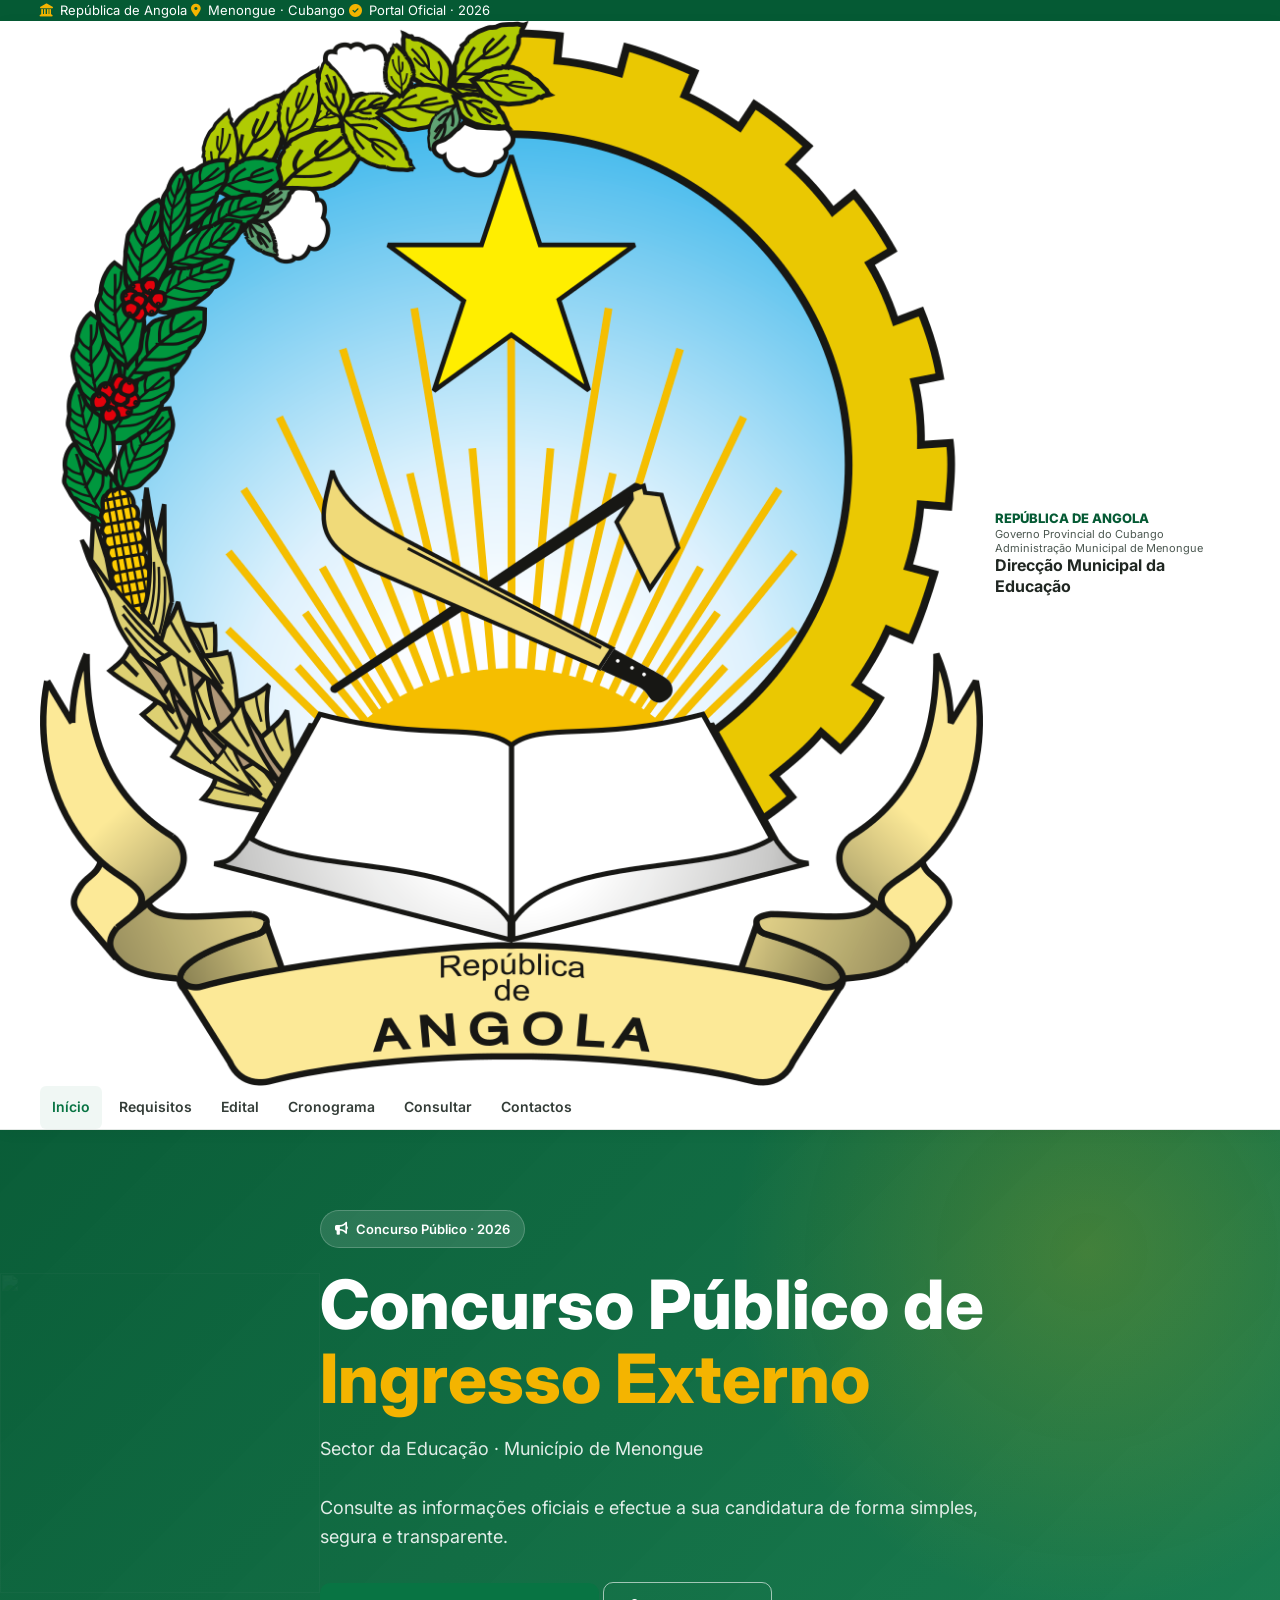
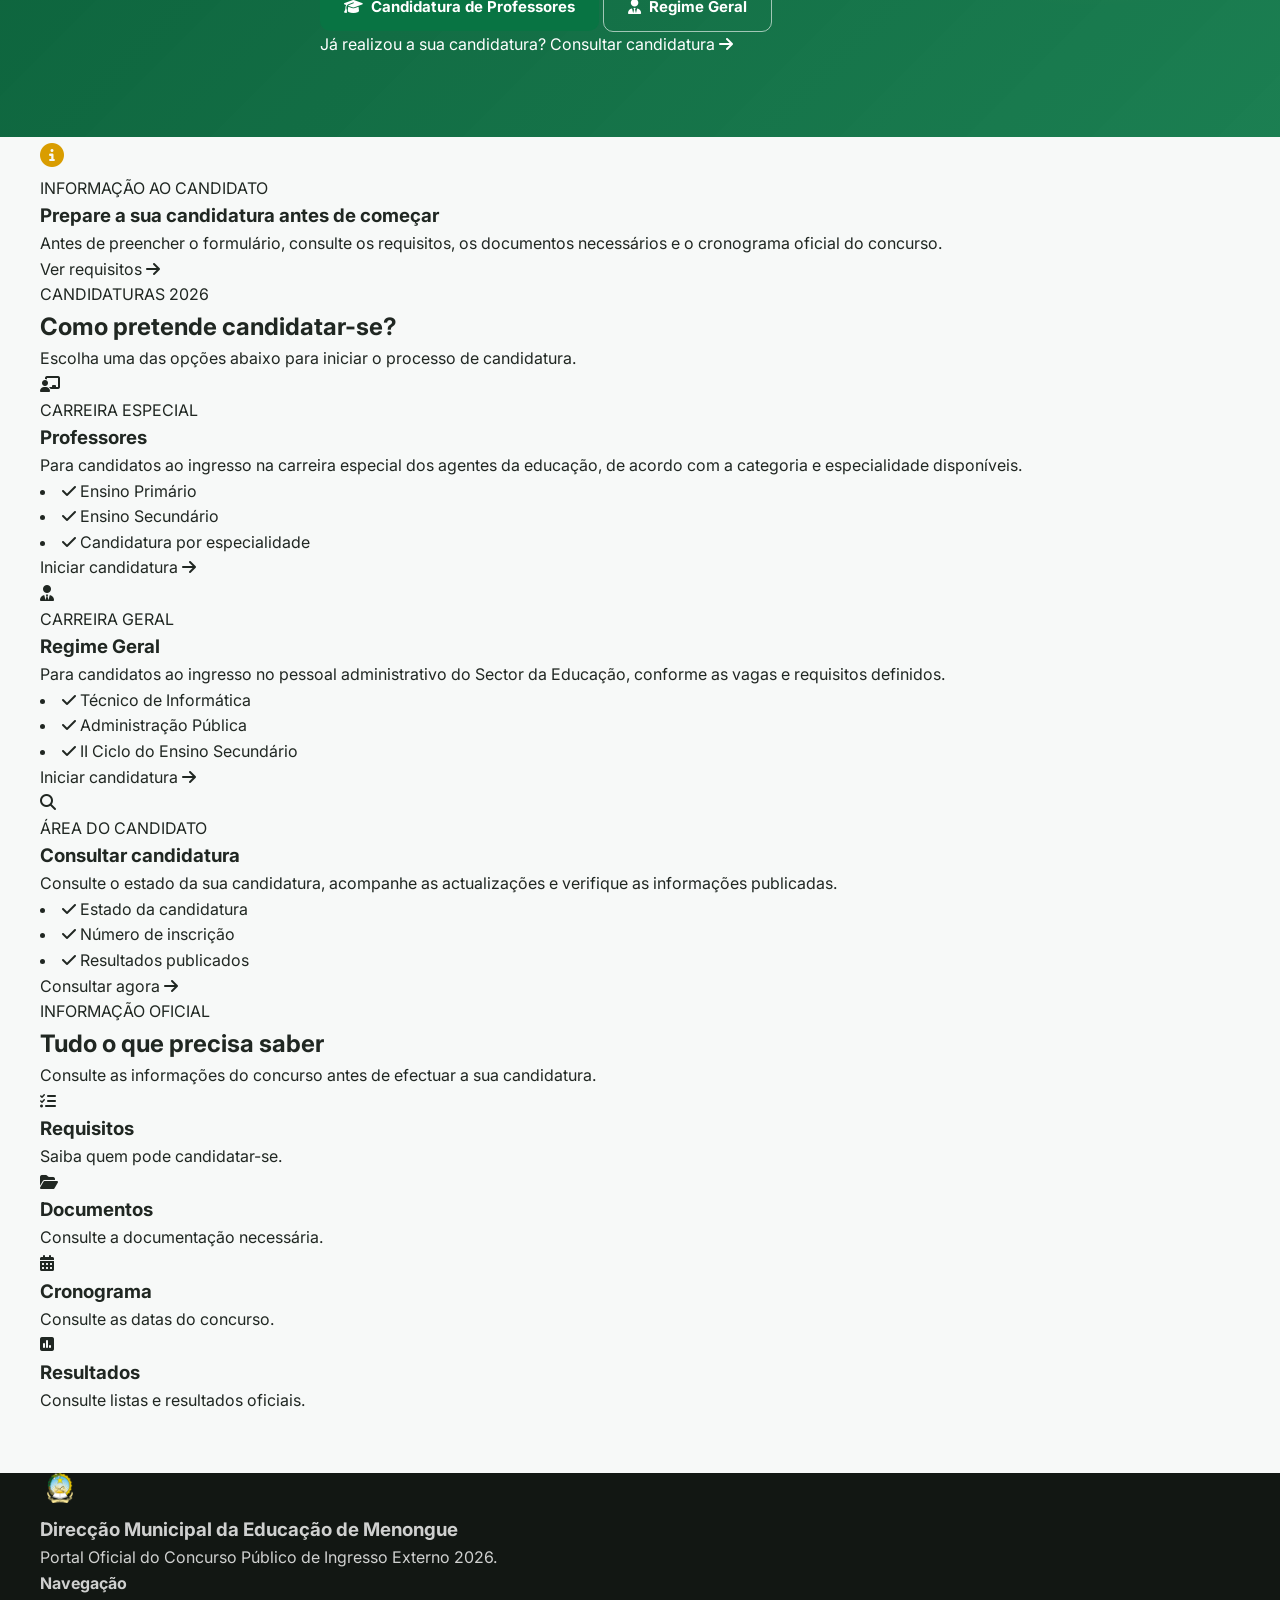
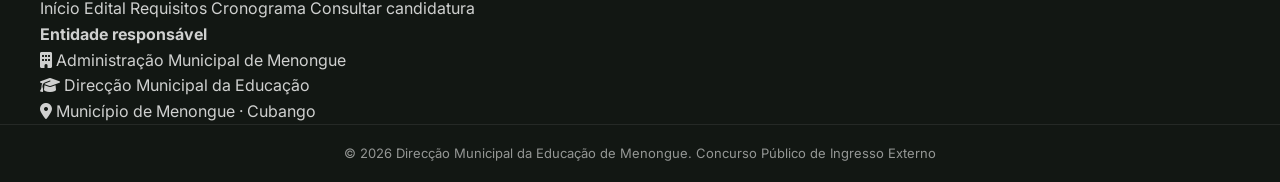
==== commit f14d2539: "Update index.html" ====
--- a/index.html
+++ b/index.html
@@ -245,7 +245,7 @@
     >
 
         <img
-            src="assets/img/logo-menongue.png"
+            src="assets/img/logo.png"
             alt=""
         >
 
--- a/assets/css/style.css
+++ b/assets/css/style.css
@@ -2242,6 +2242,81 @@
     }
 
 }
+/* =====================================================
+   LOGÓTIPO INSTITUCIONAL
+===================================================== */
+
+.institution-header {
+    display: flex;
+    flex-direction: column;
+    align-items: center;
+    justify-content: center;
+    text-align: center;
+    padding: 22px 20px 18px;
+}
+
+.institution-logo {
+    width: 40px;
+    height: 30px;
+    display: flex;
+    align-items: center;
+    justify-content: center;
+    margin-bottom: 10px;
+}
+
+.institution-logo img {
+    width: 40px;
+    height: 30px;
+    object-fit: contain;
+    display: block;
+}
+
+.institution-name {
+    display: flex;
+    flex-direction: column;
+    align-items: center;
+    gap: 2px;
+    line-height: 1.35;
+}
+
+.institution-name span {
+    font-size: 10px;
+    font-weight: 500;
+    letter-spacing: .04em;
+    text-transform: uppercase;
+}
+
+.institution-name .institution-country {
+    font-size: 11px;
+    font-weight: 800;
+}
+
+.institution-name strong {
+    font-size: 11px;
+    font-weight: 800;
+    letter-spacing: .05em;
+    text-transform: uppercase;
+}
+
+
+/* LOGO DO RODAPÉ */
+
+.footer-brand img {
+    width: 40px;
+    height: 30px;
+    object-fit: contain;
+    margin-bottom: 12px;
+}
+
+
+/* MARCA D'ÁGUA */
+
+.hero-watermark img {
+    width: 320px;
+    height: 320px;
+    object-fit: contain;
+    opacity: .035;
+}
 
 
 /* ============================================================
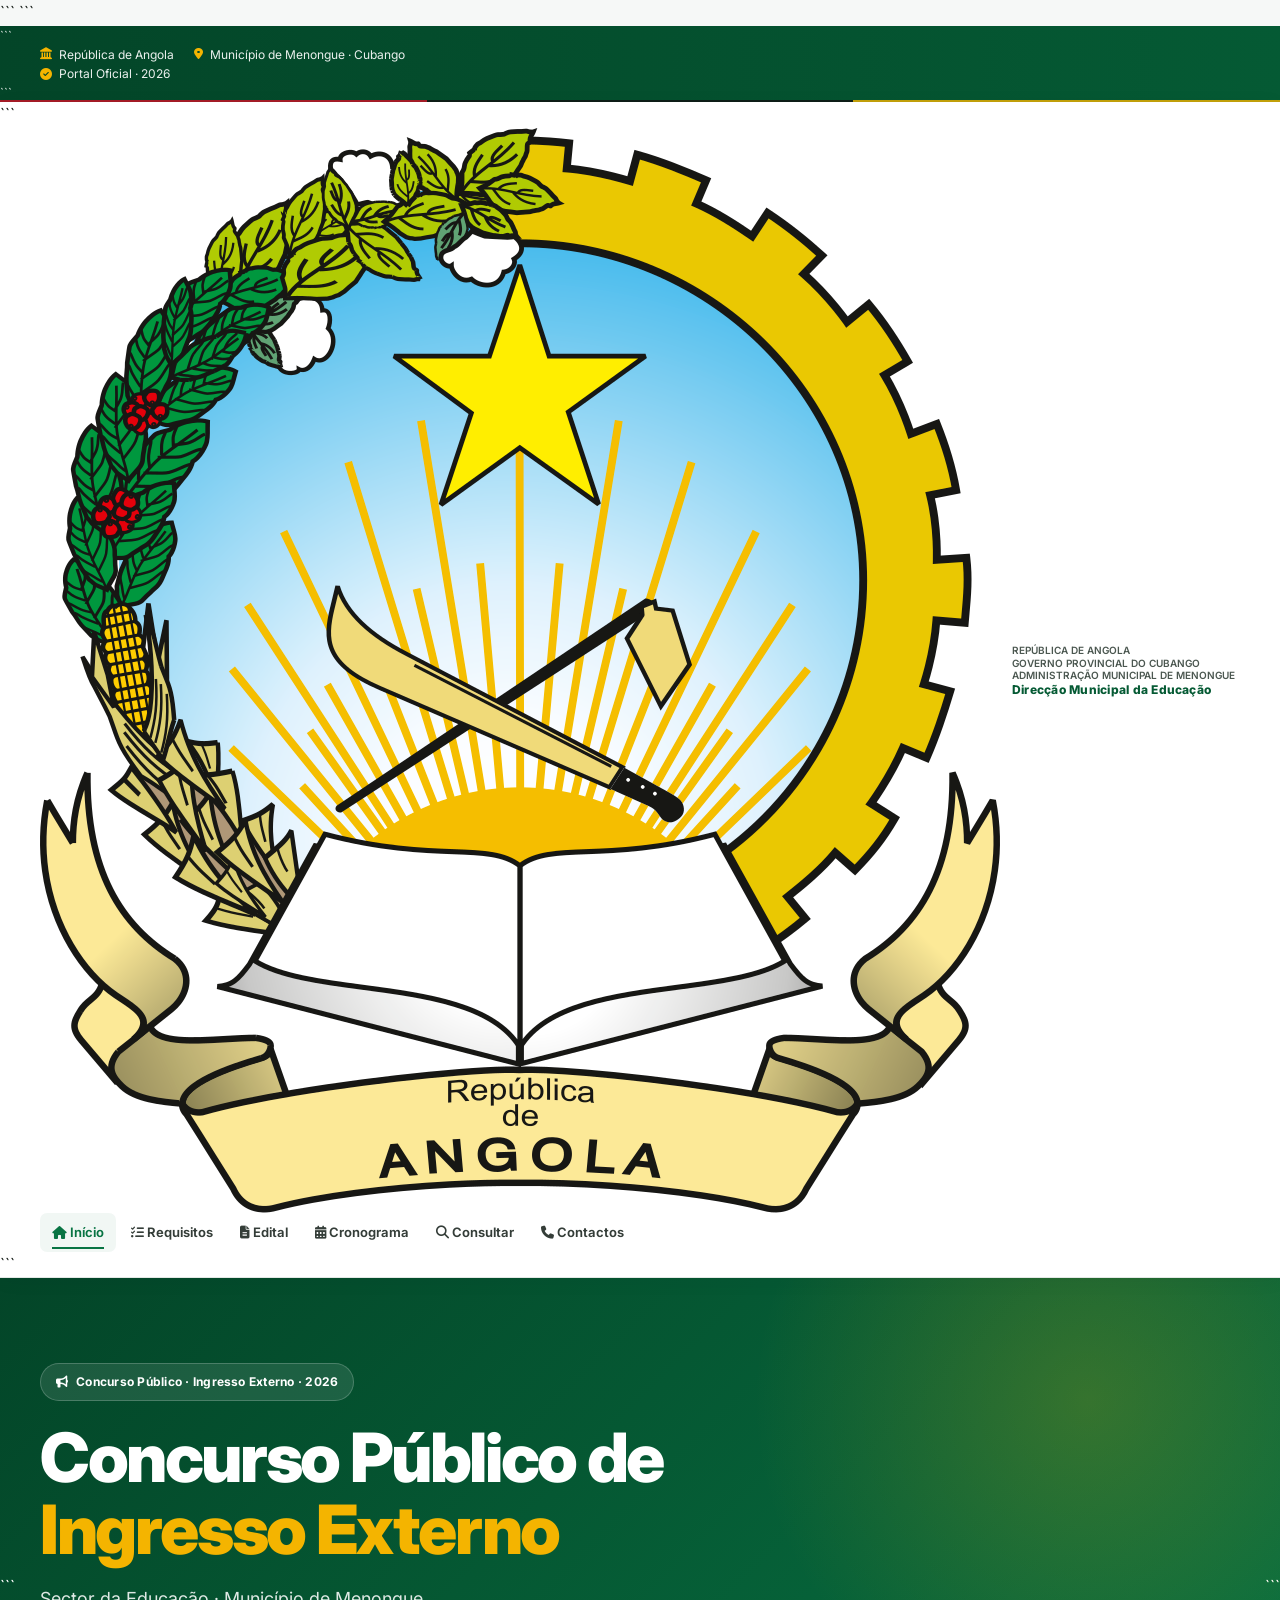
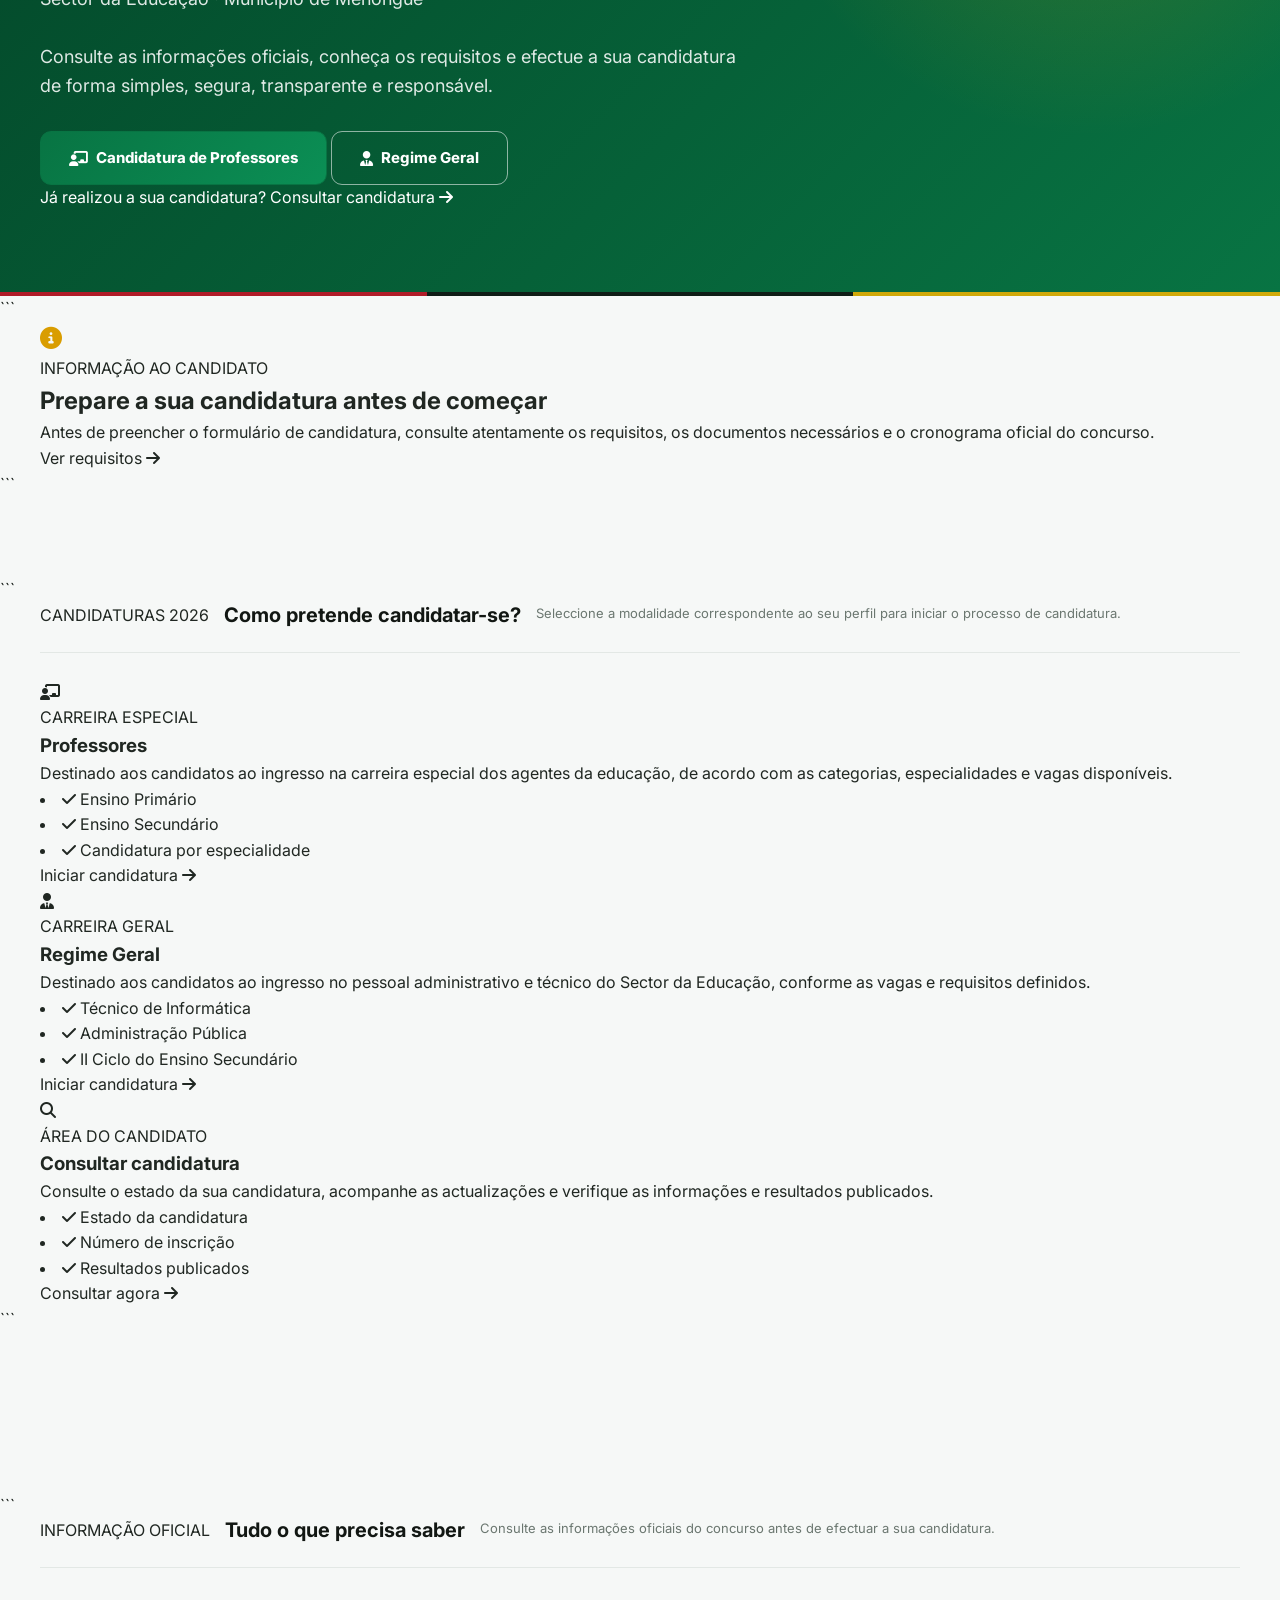
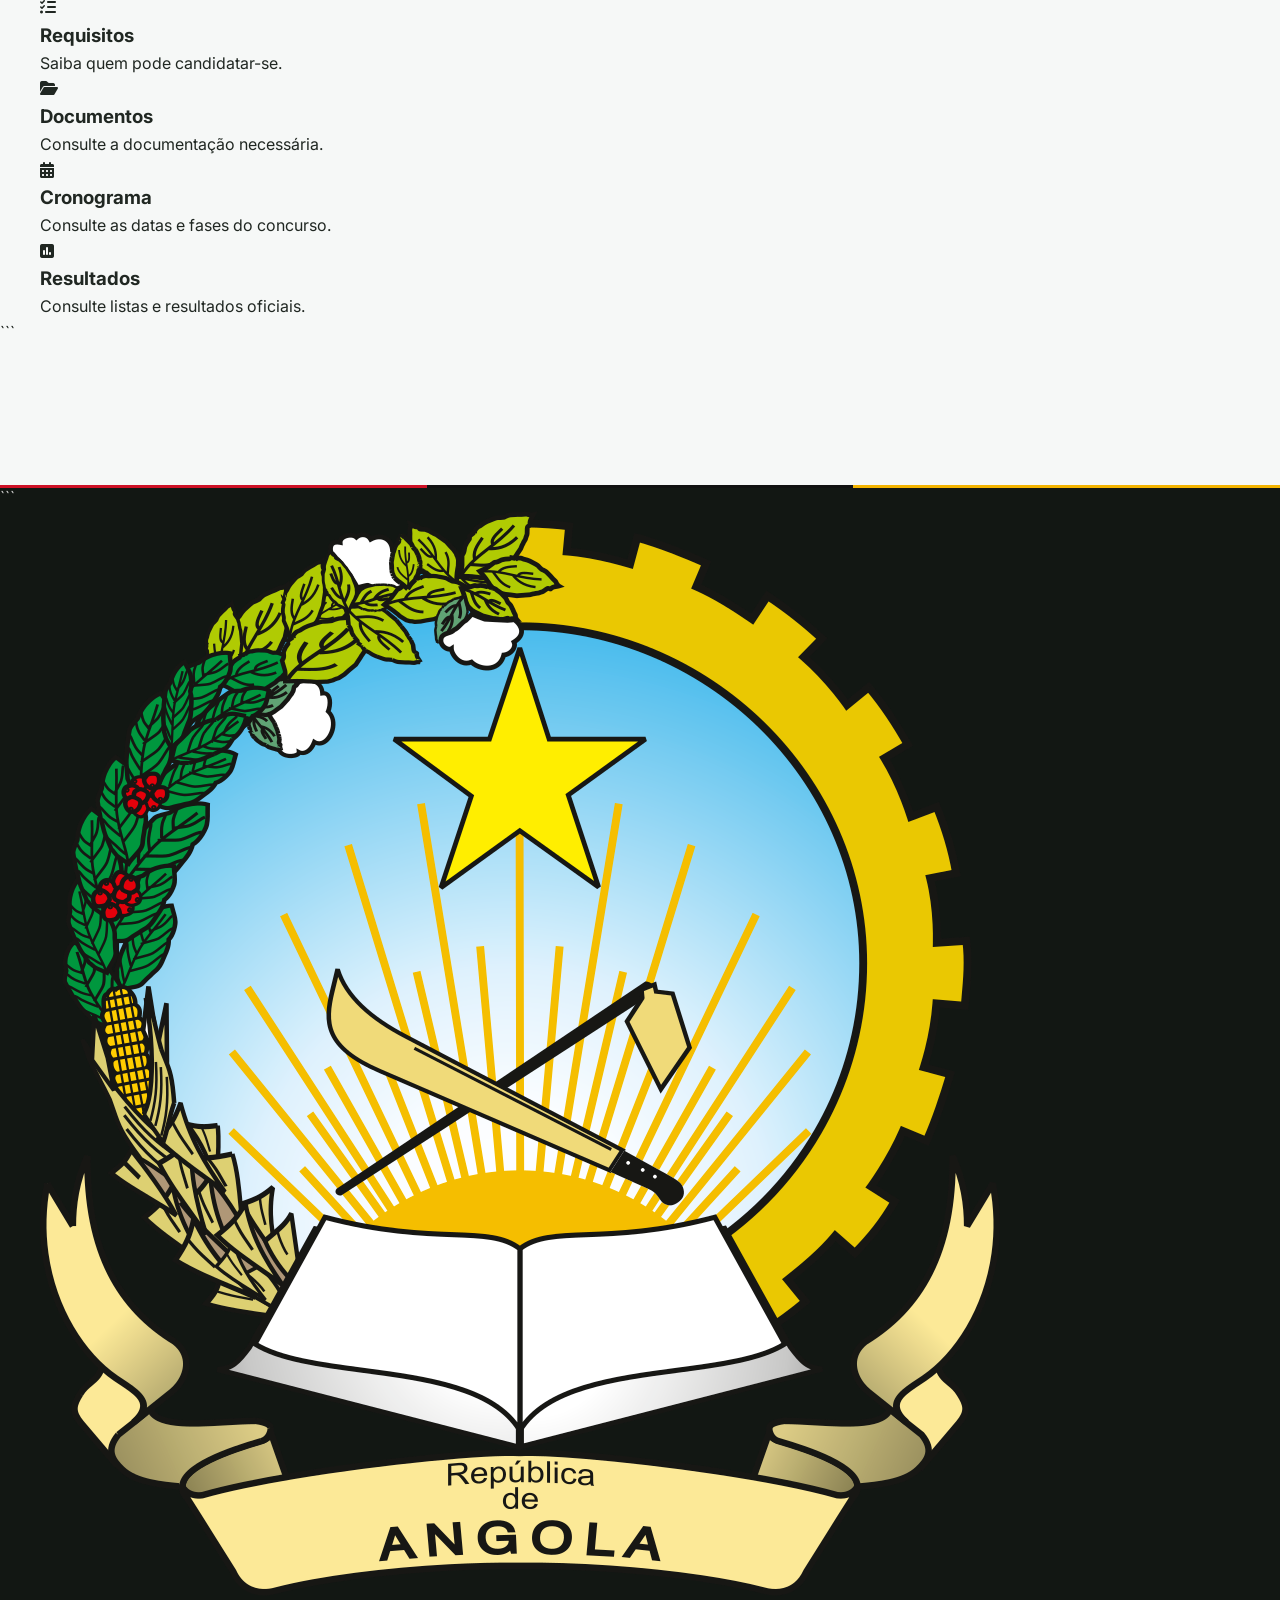
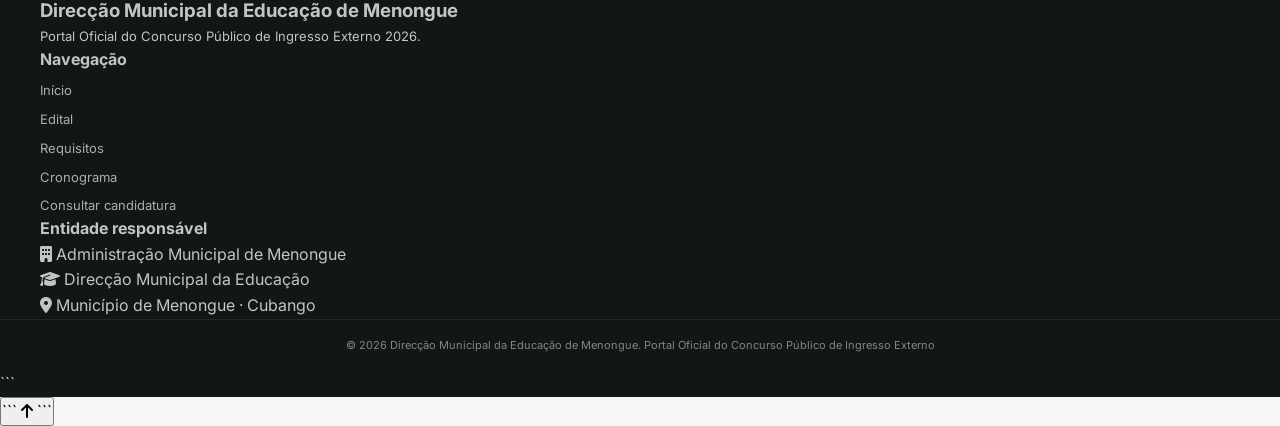
==== commit 3289c0e9: "Update index.html" ====
--- a/index.html
+++ b/index.html
@@ -1,74 +1,94 @@
 <!DOCTYPE html>
+
 <html lang="pt-AO">
 
 <head>
 
-    <meta charset="UTF-8">
-
-    <meta
-        name="viewport"
-        content="width=device-width, initial-scale=1.0"
-    >
-
-    <meta
-        http-equiv="X-UA-Compatible"
-        content="IE=edge"
-    >
-
-    <meta
-        name="description"
-        content="Portal Oficial do Concurso Público de Ingresso Externo 2026 do Sector da Educação – Município de Menongue."
-    >
-
-    <meta
-        name="author"
-        content="Direcção Municipal da Educação de Menongue"
-    >
-
-    <title>
-        Concurso Público da Educação 2026 | Menongue
-    </title>
-
-    <link
-        rel="icon"
-        type="image/png"
-        href="assets/img/favicon.png"
-    >
-
-    <!-- Google Fonts -->
-    <link
-        rel="preconnect"
-        href="https://fonts.googleapis.com"
-    >
-
-    <link
-        rel="preconnect"
-        href="https://fonts.gstatic.com"
-        crossorigin
-    >
-
-    <link
-        href="https://fonts.googleapis.com/css2?family=Inter:wght@400;500;600;700;800&display=swap"
-        rel="stylesheet"
-    >
-
-    <!-- Font Awesome -->
-    <link
-        rel="stylesheet"
-        href="https://cdnjs.cloudflare.com/ajax/libs/font-awesome/6.5.2/css/all.min.css"
-    >
-
-    <!-- CSS GLOBAL -->
-    <link
-        rel="stylesheet"
-        href="assets/css/style.css"
-    >
+```
+<meta charset="UTF-8">
+
+<meta
+    name="viewport"
+    content="width=device-width, initial-scale=1.0"
+>
+
+<meta
+    http-equiv="X-UA-Compatible"
+    content="IE=edge"
+>
+
+<meta
+    name="description"
+    content="Portal Oficial do Concurso Público de Ingresso Externo 2026 do Sector da Educação do Município de Menongue."
+>
+
+<meta
+    name="author"
+    content="Direcção Municipal da Educação de Menongue"
+>
+
+<meta
+    name="theme-color"
+    content="#087443"
+>
+
+<title>
+    Concurso Público da Educação 2026 | Menongue
+</title>
+
+<!-- FAVICON -->
+<link
+    rel="icon"
+    type="image/png"
+    href="assets/img/favicon.png"
+>
+
+<!-- GOOGLE FONTS -->
+<link rel="preconnect" href="https://fonts.googleapis.com">
+
+<link
+    rel="preconnect"
+    href="https://fonts.gstatic.com"
+    crossorigin
+>
+
+<link
+    href="https://fonts.googleapis.com/css2?family=Inter:wght@400;500;600;700;800&display=swap"
+    rel="stylesheet"
+>
+
+<!-- FONT AWESOME -->
+<link
+    rel="stylesheet"
+    href="https://cdnjs.cloudflare.com/ajax/libs/font-awesome/6.5.2/css/all.min.css"
+>
+
+<!-- CSS PRINCIPAL -->
+<link
+    rel="stylesheet"
+    href="assets/css/style.css"
+>
+```
 
 </head>
 
-
 <body>
 
+<!-- =====================================================
+     ACESSIBILIDADE
+===================================================== -->
+
+<a
+href="#conteudo-principal"
+class="skip-link"
+
+>
+
+```
+Ir directamente para o conteúdo
+```
+
+</a>
 
 <!-- =====================================================
      BARRA INSTITUCIONAL
@@ -76,7 +96,10 @@
 
 <div class="top-bar">
 
-    <div class="container top-bar-inner">
+```
+<div class="container top-bar-inner">
+
+    <div class="top-bar-left">
 
         <span>
             <i class="fa-solid fa-landmark"></i>
@@ -85,19 +108,28 @@
 
         <span>
             <i class="fa-solid fa-location-dot"></i>
-            Menongue · Cubango
+            Município de Menongue · Cubango
         </span>
 
+    </div>
+
+
+    <div class="top-bar-right">
+
         <span class="top-status">
+
             <i class="fa-solid fa-circle-check"></i>
+
             Portal Oficial · 2026
+
         </span>
 
     </div>
 
 </div>
-
-
+```
+
+</div>
 
 <!-- =====================================================
      CABEÇALHO PRINCIPAL
@@ -105,872 +137,805 @@
 
 <header class="main-header">
 
-    <div class="container header-inner">
-
-
-        <!-- IDENTIDADE INSTITUCIONAL -->
+```
+<div class="container header-inner">
+
+
+    <!-- MARCA INSTITUCIONAL -->
+
+    <a
+        href="index.html"
+        class="brand"
+        aria-label="Página inicial do Portal do Concurso Público da Educação de Menongue"
+    >
+
+        <div class="brand-logo">
+
+            <img
+                src="assets/img/logo-angola.png"
+                alt="Logótipo da República de Angola"
+            >
+
+        </div>
+
+
+        <div class="brand-text">
+
+            <span class="brand-country">
+                REPÚBLICA DE ANGOLA
+            </span>
+
+            <span>
+                Governo Provincial do Cubango
+            </span>
+
+            <span>
+                Administração Municipal de Menongue
+            </span>
+
+            <strong>
+                Direcção Municipal da Educação
+            </strong>
+
+        </div>
+
+    </a>
+
+
+    <!-- BOTÃO MENU MOBILE -->
+
+    <button
+        class="menu-toggle"
+        id="menuToggle"
+        type="button"
+        aria-label="Abrir menu de navegação"
+        aria-expanded="false"
+        aria-controls="navbar"
+    >
+
+        <i class="fa-solid fa-bars"></i>
+
+    </button>
+
+
+    <!-- NAVEGAÇÃO -->
+
+    <nav
+        class="navbar"
+        id="navbar"
+        aria-label="Navegação principal"
+    >
 
         <a
             href="index.html"
-            class="brand"
-            aria-label="Página inicial"
-        >
-
-            <!-- ÚNICO LOGÓTIPO -->
-
-            <div class="brand-logo">
-
-                <img
-                    src="assets/img/logo-angola.png"
-                    alt="República de Angola"
-                >
+            class="nav-link active"
+            aria-current="page"
+        >
+            <i class="fa-solid fa-house"></i>
+            Início
+        </a>
+
+        <a
+            href="requisitos.html"
+            class="nav-link"
+        >
+            <i class="fa-solid fa-list-check"></i>
+            Requisitos
+        </a>
+
+        <a
+            href="edital.html"
+            class="nav-link"
+        >
+            <i class="fa-solid fa-file-lines"></i>
+            Edital
+        </a>
+
+        <a
+            href="cronograma.html"
+            class="nav-link"
+        >
+            <i class="fa-solid fa-calendar-days"></i>
+            Cronograma
+        </a>
+
+        <a
+            href="consultar.html"
+            class="nav-link"
+        >
+            <i class="fa-solid fa-magnifying-glass"></i>
+            Consultar
+        </a>
+
+        <a
+            href="contactos.html"
+            class="nav-link"
+        >
+            <i class="fa-solid fa-phone"></i>
+            Contactos
+        </a>
+
+    </nav>
+
+</div>
+```
+
+</header>
+
+<!-- =====================================================
+     CONTEÚDO PRINCIPAL
+===================================================== -->
+
+<main id="conteudo-principal">
+
+<!-- =====================================================
+     HERO
+===================================================== -->
+
+<section class="hero">
+
+```
+<!-- MARCA DE ÁGUA -->
+<div
+    class="hero-watermark"
+    aria-hidden="true"
+>
+
+    <img
+        src="assets/img/logo-educa.png"
+        alt=""
+    >
+
+</div>
+
+
+<div class="container hero-inner">
+
+    <div class="hero-content">
+
+
+        <span class="hero-badge">
+
+            <i class="fa-solid fa-bullhorn"></i>
+
+            Concurso Público · Ingresso Externo · 2026
+
+        </span>
+
+
+        <h1>
+
+            Concurso Público de
+
+            <span>
+                Ingresso Externo
+            </span>
+
+        </h1>
+
+
+        <p class="hero-lead">
+
+            Sector da Educação · Município de Menongue
+
+        </p>
+
+
+        <p class="hero-description">
+
+            Consulte as informações oficiais, conheça os requisitos
+            e efectue a sua candidatura de forma simples, segura,
+            transparente e responsável.
+
+        </p>
+
+
+        <div class="hero-actions">
+
+
+            <a
+                href="inscricao-professores.html"
+                class="btn btn-primary btn-lg"
+            >
+
+                <i class="fa-solid fa-chalkboard-user"></i>
+
+                Candidatura de Professores
+
+            </a>
+
+
+            <a
+                href="inscricao-regime-geral.html"
+                class="btn btn-outline btn-lg"
+            >
+
+                <i class="fa-solid fa-user-tie"></i>
+
+                Regime Geral
+
+            </a>
+
+
+        </div>
+
+
+        <div class="hero-consult">
+
+            <span>
+                Já realizou a sua candidatura?
+            </span>
+
+            <a href="consultar.html">
+
+                Consultar candidatura
+
+                <i class="fa-solid fa-arrow-right"></i>
+
+            </a>
+
+        </div>
+
+
+    </div>
+
+</div>
+```
+
+</section>
+
+<!-- =====================================================
+     AVISO OFICIAL
+===================================================== -->
+
+<section class="notice-section">
+
+```
+<div class="container">
+
+    <div class="notice-card">
+
+
+        <div class="notice-icon">
+
+            <i class="fa-solid fa-circle-info"></i>
+
+        </div>
+
+
+        <div class="notice-text">
+
+            <span class="notice-label">
+                INFORMAÇÃO AO CANDIDATO
+            </span>
+
+            <h2>
+                Prepare a sua candidatura antes de começar
+            </h2>
+
+            <p>
+
+                Antes de preencher o formulário de candidatura,
+                consulte atentamente os requisitos, os documentos
+                necessários e o cronograma oficial do concurso.
+
+            </p>
+
+        </div>
+
+
+        <a
+            href="requisitos.html"
+            class="notice-button"
+        >
+
+            Ver requisitos
+
+            <i class="fa-solid fa-arrow-right"></i>
+
+        </a>
+
+
+    </div>
+
+</div>
+```
+
+</section>
+
+<!-- =====================================================
+     ÁREA DE CANDIDATURA
+===================================================== -->
+
+<section class="application-section section">
+
+```
+<div class="container">
+
+
+    <div class="section-heading">
+
+        <span class="section-label">
+            CANDIDATURAS 2026
+        </span>
+
+        <h2>
+            Como pretende candidatar-se?
+        </h2>
+
+        <p>
+            Seleccione a modalidade correspondente ao seu perfil
+            para iniciar o processo de candidatura.
+        </p>
+
+    </div>
+
+
+    <div class="application-grid">
+
+
+        <!-- PROFESSORES -->
+
+        <article class="application-card featured">
+
+            <div class="card-top">
+
+                <div class="application-icon">
+
+                    <i class="fa-solid fa-chalkboard-user"></i>
+
+                </div>
+
+                <span class="card-tag">
+                    CARREIRA ESPECIAL
+                </span>
 
             </div>
 
 
-            <!-- TEXTO INSTITUCIONAL -->
-
-            <div class="brand-text">
-
-                <strong>
-                    REPÚBLICA DE ANGOLA
-                </strong>
-
-                <span>
-                    Governo Provincial do Cubango
+            <h3>
+                Professores
+            </h3>
+
+
+            <p>
+
+                Destinado aos candidatos ao ingresso na carreira
+                especial dos agentes da educação, de acordo com
+                as categorias, especialidades e vagas disponíveis.
+
+            </p>
+
+
+            <ul class="card-list">
+
+                <li>
+                    <i class="fa-solid fa-check"></i>
+                    Ensino Primário
+                </li>
+
+                <li>
+                    <i class="fa-solid fa-check"></i>
+                    Ensino Secundário
+                </li>
+
+                <li>
+                    <i class="fa-solid fa-check"></i>
+                    Candidatura por especialidade
+                </li>
+
+            </ul>
+
+
+            <a
+                href="inscricao-professores.html"
+                class="card-button"
+            >
+
+                Iniciar candidatura
+
+                <i class="fa-solid fa-arrow-right"></i>
+
+            </a>
+
+        </article>
+
+
+        <!-- REGIME GERAL -->
+
+        <article class="application-card">
+
+            <div class="card-top">
+
+                <div class="application-icon">
+
+                    <i class="fa-solid fa-user-tie"></i>
+
+                </div>
+
+                <span class="card-tag">
+                    CARREIRA GERAL
                 </span>
 
-                <span>
-                    Administração Municipal de Menongue
+            </div>
+
+
+            <h3>
+                Regime Geral
+            </h3>
+
+
+            <p>
+
+                Destinado aos candidatos ao ingresso no pessoal
+                administrativo e técnico do Sector da Educação,
+                conforme as vagas e requisitos definidos.
+
+            </p>
+
+
+            <ul class="card-list">
+
+                <li>
+                    <i class="fa-solid fa-check"></i>
+                    Técnico de Informática
+                </li>
+
+                <li>
+                    <i class="fa-solid fa-check"></i>
+                    Administração Pública
+                </li>
+
+                <li>
+                    <i class="fa-solid fa-check"></i>
+                    II Ciclo do Ensino Secundário
+                </li>
+
+            </ul>
+
+
+            <a
+                href="inscricao-regime-geral.html"
+                class="card-button"
+            >
+
+                Iniciar candidatura
+
+                <i class="fa-solid fa-arrow-right"></i>
+
+            </a>
+
+        </article>
+
+
+        <!-- CONSULTA -->
+
+        <article class="application-card consultation-card">
+
+            <div class="card-top">
+
+                <div class="application-icon">
+
+                    <i class="fa-solid fa-magnifying-glass"></i>
+
+                </div>
+
+                <span class="card-tag">
+                    ÁREA DO CANDIDATO
                 </span>
 
-                <b>
-                    Direcção Municipal da Educação
-                </b>
-
             </div>
 
-        </a>
-
-
-
-        <!-- MENU MOBILE -->
-
-        <button
-            class="menu-toggle"
-            id="menuToggle"
-            type="button"
-            aria-label="Abrir menu"
-            aria-expanded="false"
-        >
-
-            <i class="fa-solid fa-bars"></i>
-
-        </button>
-
-
-
-        <!-- NAVEGAÇÃO -->
-
-        <nav
-            class="navbar"
-            id="navbar"
-        >
-
-            <a
-                href="index.html"
-                class="nav-link active"
-            >
-                Início
-            </a>
-
-            <a
-                href="requisitos.html"
-                class="nav-link"
-            >
-                Requisitos
-            </a>
-
-            <a
-                href="edital.html"
-                class="nav-link"
-            >
-                Edital
-            </a>
-
-            <a
-                href="cronograma.html"
-                class="nav-link"
-            >
-                Cronograma
-            </a>
+
+            <h3>
+                Consultar candidatura
+            </h3>
+
+
+            <p>
+
+                Consulte o estado da sua candidatura,
+                acompanhe as actualizações e verifique
+                as informações e resultados publicados.
+
+            </p>
+
+
+            <ul class="card-list">
+
+                <li>
+                    <i class="fa-solid fa-check"></i>
+                    Estado da candidatura
+                </li>
+
+                <li>
+                    <i class="fa-solid fa-check"></i>
+                    Número de inscrição
+                </li>
+
+                <li>
+                    <i class="fa-solid fa-check"></i>
+                    Resultados publicados
+                </li>
+
+            </ul>
+
 
             <a
                 href="consultar.html"
-                class="nav-link"
+                class="card-button"
             >
-                Consultar
+
+                Consultar agora
+
+                <i class="fa-solid fa-arrow-right"></i>
+
             </a>
 
-            <a
-                href="contactos.html"
-                class="nav-link"
-            >
-                Contactos
-            </a>
-
-        </nav>
-
-    </div>
-
-</header>
-
-
-
-<!-- =====================================================
-     HERO PRINCIPAL
-===================================================== -->
-
-<main>
-
-
-<section class="hero">
-
-
-    <!-- MARCA DE ÁGUA -->
-
-    <div
-        class="hero-watermark"
-        aria-hidden="true"
-    >
+        </article>
+
+
+    </div>
+
+</div>
+```
+
+</section>
+
+<!-- =====================================================
+     INFORMAÇÕES ÚTEIS
+===================================================== -->
+
+<section class="information-section section">
+
+```
+<div class="container">
+
+
+    <div class="section-heading">
+
+        <span class="section-label">
+            INFORMAÇÃO OFICIAL
+        </span>
+
+        <h2>
+            Tudo o que precisa saber
+        </h2>
+
+        <p>
+
+            Consulte as informações oficiais do concurso
+            antes de efectuar a sua candidatura.
+
+        </p>
+
+    </div>
+
+
+    <div class="information-grid">
+
+
+        <a
+            href="requisitos.html"
+            class="information-item"
+        >
+
+            <i class="fa-solid fa-list-check"></i>
+
+            <div>
+
+                <h3>
+                    Requisitos
+                </h3>
+
+                <p>
+                    Saiba quem pode candidatar-se.
+                </p>
+
+            </div>
+
+        </a>
+
+
+        <a
+            href="documentos.html"
+            class="information-item"
+        >
+
+            <i class="fa-solid fa-folder-open"></i>
+
+            <div>
+
+                <h3>
+                    Documentos
+                </h3>
+
+                <p>
+                    Consulte a documentação necessária.
+                </p>
+
+            </div>
+
+        </a>
+
+
+        <a
+            href="cronograma.html"
+            class="information-item"
+        >
+
+            <i class="fa-solid fa-calendar-days"></i>
+
+            <div>
+
+                <h3>
+                    Cronograma
+                </h3>
+
+                <p>
+                    Consulte as datas e fases do concurso.
+                </p>
+
+            </div>
+
+        </a>
+
+
+        <a
+            href="resultados.html"
+            class="information-item"
+        >
+
+            <i class="fa-solid fa-square-poll-vertical"></i>
+
+            <div>
+
+                <h3>
+                    Resultados
+                </h3>
+
+                <p>
+                    Consulte listas e resultados oficiais.
+                </p>
+
+            </div>
+
+        </a>
+
+
+    </div>
+
+</div>
+```
+
+</section>
+
+</main>
+
+<!-- =====================================================
+     RODAPÉ
+===================================================== -->
+
+<footer class="footer">
+
+```
+<div class="container footer-grid">
+
+
+    <div class="footer-brand">
 
         <img
-            src="assets/img/logo.png"
-            alt=""
-        >
-
-    </div>
-
-
-
-    <div class="container hero-inner">
-
-
-        <div class="hero-content">
-
-
-            <!-- ETIQUETA -->
-
-            <span class="hero-badge">
-
-                <i class="fa-solid fa-bullhorn"></i>
-
-                Concurso Público · 2026
-
-            </span>
-
-
-
-            <!-- TÍTULO -->
-
-            <h1>
-
-                Concurso Público de
-                <span>
-                    Ingresso Externo
-                </span>
-
-            </h1>
-
-
-
-            <!-- SUBTÍTULO -->
-
-            <p class="hero-lead">
-
-                Sector da Educação · Município de Menongue
-
-            </p>
-
-
-
-            <p class="hero-description">
-
-                Consulte as informações oficiais e efectue a sua
-                candidatura de forma simples, segura e transparente.
-
-            </p>
-
-
-
-            <!-- BOTÕES PRINCIPAIS -->
-
-            <div class="hero-actions">
-
-
-                <a
-                    href="inscricao-professores.html"
-                    class="btn btn-primary"
-                >
-
-                    <i class="fa-solid fa-graduation-cap"></i>
-
-                    Candidatura de Professores
-
-                </a>
-
-
-
-                <a
-                    href="inscricao-regime-geral.html"
-                    class="btn btn-outline"
-                >
-
-                    <i class="fa-solid fa-user-tie"></i>
-
-                    Regime Geral
-
-                </a>
-
-
-            </div>
-
-
-
-            <!-- CONSULTA -->
-
-            <div class="hero-consult">
-
-                <span>
-                    Já realizou a sua candidatura?
-                </span>
-
-                <a href="consultar.html">
-
-                    Consultar candidatura
-
-                    <i class="fa-solid fa-arrow-right"></i>
-
-                </a>
-
-            </div>
-
-
-        </div>
-
-
-    </div>
-
-</section>
-
-
-
-<!-- =====================================================
-     AVISO OFICIAL
-===================================================== -->
-
-<section class="notice-section">
-
-    <div class="container">
-
-
-        <div class="notice-card">
-
-
-            <div class="notice-icon">
-
-                <i class="fa-solid fa-circle-info"></i>
-
-            </div>
-
-
-
-            <div class="notice-text">
-
-                <span>
-                    INFORMAÇÃO AO CANDIDATO
-                </span>
-
-                <h3>
-                    Prepare a sua candidatura antes de começar
-                </h3>
-
-                <p>
-
-                    Antes de preencher o formulário, consulte os
-                    requisitos, os documentos necessários e o
-                    cronograma oficial do concurso.
-
-                </p>
-
-            </div>
-
-
-
-            <a
-                href="requisitos.html"
-                class="notice-button"
-            >
-
-                Ver requisitos
-
-                <i class="fa-solid fa-arrow-right"></i>
-
-            </a>
-
-
-        </div>
-
-
-    </div>
-
-</section>
-
-
-
-<!-- =====================================================
-     ÁREA DE CANDIDATURA
-===================================================== -->
-
-<section class="application-section">
-
-
-    <div class="container">
-
-
-        <div class="section-heading">
-
-
-            <span class="section-label">
-                CANDIDATURAS 2026
-            </span>
-
-
-            <h2>
-                Como pretende candidatar-se?
-            </h2>
-
-
-            <p>
-
-                Escolha uma das opções abaixo para iniciar
-                o processo de candidatura.
-
-            </p>
-
-
-        </div>
-
-
-
-        <div class="application-grid">
-
-
-            <!-- =========================================
-                 PROFESSORES
-            ========================================== -->
-
-            <article class="application-card featured">
-
-
-                <div class="card-top">
-
-                    <div class="application-icon">
-
-                        <i class="fa-solid fa-chalkboard-user"></i>
-
-                    </div>
-
-                    <span class="card-tag">
-                        CARREIRA ESPECIAL
-                    </span>
-
-                </div>
-
-
-
-                <h3>
-                    Professores
-                </h3>
-
-
-
-                <p>
-
-                    Para candidatos ao ingresso na carreira
-                    especial dos agentes da educação, de acordo
-                    com a categoria e especialidade disponíveis.
-
-                </p>
-
-
-
-                <ul>
-
-                    <li>
-                        <i class="fa-solid fa-check"></i>
-                        Ensino Primário
-                    </li>
-
-                    <li>
-                        <i class="fa-solid fa-check"></i>
-                        Ensino Secundário
-                    </li>
-
-                    <li>
-                        <i class="fa-solid fa-check"></i>
-                        Candidatura por especialidade
-                    </li>
-
-                </ul>
-
-
-
-                <a
-                    href="inscricao-professores.html"
-                    class="card-button"
-                >
-
-                    Iniciar candidatura
-
-                    <i class="fa-solid fa-arrow-right"></i>
-
-                </a>
-
-
-            </article>
-
-
-
-            <!-- =========================================
-                 REGIME GERAL
-            ========================================== -->
-
-            <article class="application-card">
-
-
-                <div class="card-top">
-
-                    <div class="application-icon">
-
-                        <i class="fa-solid fa-user-tie"></i>
-
-                    </div>
-
-                    <span class="card-tag">
-                        CARREIRA GERAL
-                    </span>
-
-                </div>
-
-
-
-                <h3>
-                    Regime Geral
-                </h3>
-
-
-
-                <p>
-
-                    Para candidatos ao ingresso no pessoal
-                    administrativo do Sector da Educação,
-                    conforme as vagas e requisitos definidos.
-
-                </p>
-
-
-
-                <ul>
-
-                    <li>
-                        <i class="fa-solid fa-check"></i>
-                        Técnico de Informática
-                    </li>
-
-                    <li>
-                        <i class="fa-solid fa-check"></i>
-                        Administração Pública
-                    </li>
-
-                    <li>
-                        <i class="fa-solid fa-check"></i>
-                        II Ciclo do Ensino Secundário
-                    </li>
-
-                </ul>
-
-
-
-                <a
-                    href="inscricao-regime-geral.html"
-                    class="card-button"
-                >
-
-                    Iniciar candidatura
-
-                    <i class="fa-solid fa-arrow-right"></i>
-
-                </a>
-
-
-            </article>
-
-
-
-            <!-- =========================================
-                 CONSULTA
-            ========================================== -->
-
-            <article class="application-card consultation-card">
-
-
-                <div class="card-top">
-
-                    <div class="application-icon">
-
-                        <i class="fa-solid fa-magnifying-glass"></i>
-
-                    </div>
-
-                    <span class="card-tag">
-                        ÁREA DO CANDIDATO
-                    </span>
-
-                </div>
-
-
-
-                <h3>
-                    Consultar candidatura
-                </h3>
-
-
-
-                <p>
-
-                    Consulte o estado da sua candidatura,
-                    acompanhe as actualizações e verifique
-                    as informações publicadas.
-
-                </p>
-
-
-
-                <ul>
-
-                    <li>
-                        <i class="fa-solid fa-check"></i>
-                        Estado da candidatura
-                    </li>
-
-                    <li>
-                        <i class="fa-solid fa-check"></i>
-                        Número de inscrição
-                    </li>
-
-                    <li>
-                        <i class="fa-solid fa-check"></i>
-                        Resultados publicados
-                    </li>
-
-                </ul>
-
-
-
-                <a
-                    href="consultar.html"
-                    class="card-button"
-                >
-
-                    Consultar agora
-
-                    <i class="fa-solid fa-arrow-right"></i>
-
-                </a>
-
-
-            </article>
-
-
-        </div>
-
-
-    </div>
-
-</section>
-
-
-
-<!-- =====================================================
-     INFORMAÇÕES ÚTEIS
-===================================================== -->
-
-<section class="information-section">
-
-
-    <div class="container">
-
-
-        <div class="section-heading">
-
-
-            <span class="section-label">
-                INFORMAÇÃO OFICIAL
-            </span>
-
-
-            <h2>
-                Tudo o que precisa saber
-            </h2>
-
-
-            <p>
-
-                Consulte as informações do concurso antes
-                de efectuar a sua candidatura.
-
-            </p>
-
-
-        </div>
-
-
-
-        <div class="information-grid">
-
-
-            <a
-                href="requisitos.html"
-                class="information-item"
-            >
-
-                <i class="fa-solid fa-list-check"></i>
-
-                <div>
-
-                    <h3>
-                        Requisitos
-                    </h3>
-
-                    <p>
-                        Saiba quem pode candidatar-se.
-                    </p>
-
-                </div>
-
-            </a>
-
-
-
-            <a
-                href="documentos.html"
-                class="information-item"
-            >
-
-                <i class="fa-solid fa-folder-open"></i>
-
-                <div>
-
-                    <h3>
-                        Documentos
-                    </h3>
-
-                    <p>
-                        Consulte a documentação necessária.
-                    </p>
-
-                </div>
-
-            </a>
-
-
-
-            <a
-                href="cronograma.html"
-                class="information-item"
-            >
-
-                <i class="fa-solid fa-calendar-days"></i>
-
-                <div>
-
-                    <h3>
-                        Cronograma
-                    </h3>
-
-                    <p>
-                        Consulte as datas do concurso.
-                    </p>
-
-                </div>
-
-            </a>
-
-
-
-            <a
-                href="resultados.html"
-                class="information-item"
-            >
-
-                <i class="fa-solid fa-square-poll-vertical"></i>
-
-                <div>
-
-                    <h3>
-                        Resultados
-                    </h3>
-
-                    <p>
-                        Consulte listas e resultados oficiais.
-                    </p>
-
-                </div>
-
-            </a>
-
-
-        </div>
-
-
-    </div>
-
-</section>
-
-
-</main>
-
-
-
-<!-- =====================================================
-     RODAPÉ
-===================================================== -->
-
-<footer class="footer">
-
-
-    <div class="container footer-grid">
-
-
-        <div class="footer-brand">
-
-
-            <img
-                src="assets/img/logo-angola.png"
-                alt="República de Angola"
-                class="footer-logo"
-            >
-
-
-            <h3>
-                Direcção Municipal da Educação de Menongue
-            </h3>
-
-
-            <p>
-
-                Portal Oficial do Concurso Público
-                de Ingresso Externo 2026.
-
-            </p>
-
-
-        </div>
-
-
-
-        <div class="footer-links">
-
-
-            <h4>
-                Navegação
-            </h4>
-
-
-            <a href="index.html">
-                Início
-            </a>
-
-            <a href="edital.html">
-                Edital
-            </a>
-
-            <a href="requisitos.html">
-                Requisitos
-            </a>
-
-            <a href="cronograma.html">
-                Cronograma
-            </a>
-
-            <a href="consultar.html">
-                Consultar candidatura
-            </a>
-
-
-        </div>
-
-
-
-        <div class="footer-contact">
-
-
-            <h4>
-                Entidade responsável
-            </h4>
-
-
-            <p>
-                <i class="fa-solid fa-building"></i>
-                Administração Municipal de Menongue
-            </p>
-
-
-            <p>
-                <i class="fa-solid fa-graduation-cap"></i>
-                Direcção Municipal da Educação
-            </p>
-
-
-            <p>
-                <i class="fa-solid fa-location-dot"></i>
-                Município de Menongue · Cubango
-            </p>
-
-
-        </div>
-
-
-    </div>
-
-
-
-    <div class="footer-bottom">
-
-
-        <div class="container footer-bottom-inner">
-
-
-            <span>
-                © 2026 Direcção Municipal da Educação de Menongue.
-            </span>
-
-
-            <span>
-                Concurso Público de Ingresso Externo
-            </span>
-
-
-        </div>
-
-
-    </div>
-
+            src="assets/img/logo-angola.png"
+            alt="República de Angola"
+            class="footer-logo"
+        >
+
+        <h3>
+            Direcção Municipal da Educação de Menongue
+        </h3>
+
+        <p>
+
+            Portal Oficial do Concurso Público
+            de Ingresso Externo 2026.
+
+        </p>
+
+    </div>
+
+
+    <div class="footer-links">
+
+        <h4>
+            Navegação
+        </h4>
+
+        <a href="index.html">
+            Início
+        </a>
+
+        <a href="edital.html">
+            Edital
+        </a>
+
+        <a href="requisitos.html">
+            Requisitos
+        </a>
+
+        <a href="cronograma.html">
+            Cronograma
+        </a>
+
+        <a href="consultar.html">
+            Consultar candidatura
+        </a>
+
+    </div>
+
+
+    <div class="footer-contact">
+
+        <h4>
+            Entidade responsável
+        </h4>
+
+        <p>
+            <i class="fa-solid fa-building"></i>
+            Administração Municipal de Menongue
+        </p>
+
+        <p>
+            <i class="fa-solid fa-graduation-cap"></i>
+            Direcção Municipal da Educação
+        </p>
+
+        <p>
+            <i class="fa-solid fa-location-dot"></i>
+            Município de Menongue · Cubango
+        </p>
+
+    </div>
+
+
+</div>
+
+
+<div class="footer-bottom">
+
+    <div class="container footer-bottom-inner">
+
+        <span>
+            © 2026 Direcção Municipal da Educação de Menongue.
+        </span>
+
+        <span>
+            Portal Oficial do Concurso Público de Ingresso Externo
+        </span>
+
+    </div>
+
+</div>
+```
 
 </footer>
 
-
+<!-- =====================================================
+     BOTÃO VOLTAR AO TOPO
+===================================================== -->
+
+<button
+id="backToTop"
+class="back-to-top"
+type="button"
+aria-label="Voltar ao topo"
+
+>
+
+```
+<i class="fa-solid fa-arrow-up"></i>
+```
+
+</button>
 
 <!-- =====================================================
      JAVASCRIPT GLOBAL
@@ -978,7 +943,6 @@
 
 <script src="assets/js/main.js"></script>
 
-
 </body>
 
 </html>
--- a/assets/css/style.css
+++ b/assets/css/style.css
@@ -1,43 +1,55 @@
 /* ============================================================
-   PORTAL DO CONCURSO PÚBLICO DA EDUCAÇÃO - MENONGUE 2026
-   CSS GLOBAL
+   PORTAL OFICIAL DO CONCURSO PÚBLICO DE INGRESSO EXTERNO 2026
+   DIRECÇÃO MUNICIPAL DA EDUCAÇÃO DE MENONGUE
+
+   STYLE.CSS GLOBAL
    Compatível com:
-   index.html
-   inscricao-professores.html
-   inscricao-regime-geral.html
-   consultar.html
-   resultados.html
-   edital.html
-   requisitos.html
-   cronograma.html
-   contactos.html
-   Área Administrativa
-============================================================ */
-
-
-/* ============================================================
-   1. VARIÁVEIS GLOBAIS
+   - index.html
+   - inscricao-professores.html
+   - inscricao-regime-geral.html
+   - consultar.html
+   - resultados.html
+   - edital.html
+   - requisitos.html
+   - cronograma.html
+   - contactos.html
+   - Área Administrativa
+
+   IDENTIDADE:
+   Verde institucional
+   Dourado institucional
+   Branco
+   Preto institucional
+============================================================ */
+
+
+/* ============================================================
+   01. VARIÁVEIS GLOBAIS
 ============================================================ */
 
 :root {
 
-    /* Cores institucionais */
+    /* CORES INSTITUCIONAIS */
     --primary: #087443;
     --primary-dark: #055a34;
+    --primary-darker: #034528;
     --primary-light: #0b8f55;
 
-    --secondary: #f4b400;
-    --secondary-dark: #d99d00;
-
+    --gold: #f4b400;
+    --gold-dark: #d99d00;
+    --gold-light: #ffd45c;
+
+    /* CORES NACIONAIS — USO DISCRETO */
     --angola-red: #ce1126;
     --angola-black: #111111;
 
-    /* Cores neutras */
+    /* NEUTRAS */
     --white: #ffffff;
     --black: #111111;
 
     --gray-50: #f8faf9;
     --gray-100: #f1f4f2;
+    --gray-150: #edf1ef;
     --gray-200: #e3e8e5;
     --gray-300: #d0d8d3;
     --gray-400: #9aa69f;
@@ -47,17 +59,17 @@
     --gray-800: #202722;
     --gray-900: #121713;
 
-    /* Estados */
+    /* ESTADOS */
     --success: #198754;
     --warning: #f4b400;
     --danger: #dc3545;
     --info: #0d6efd;
 
-    /* Fundo */
-    --body-bg: #f7f9f8;
+    /* FUNDO */
+    --body-bg: #f6f8f7;
     --surface: #ffffff;
 
-    /* Tipografia */
+    /* TIPOGRAFIA */
     --font-family:
         "Inter",
         "Segoe UI",
@@ -68,38 +80,40 @@
 
     --font-size-base: 16px;
 
-    /* Bordas */
-    --radius-sm: 6px;
-    --radius-md: 10px;
-    --radius-lg: 16px;
+    /* LAYOUT */
+    --container: 1200px;
+    --header-height: 78px;
+
+    /* BORDAS */
+    --radius-xs: 4px;
+    --radius-sm: 7px;
+    --radius-md: 11px;
+    --radius-lg: 17px;
     --radius-xl: 24px;
-
-    /* Sombras */
+    --radius-pill: 999px;
+
+    /* SOMBRAS */
+    --shadow-xs:
+        0 1px 4px rgba(0, 0, 0, 0.04);
+
     --shadow-sm:
-        0 2px 8px rgba(0, 0, 0, 0.05);
+        0 4px 14px rgba(0, 0, 0, 0.055);
 
     --shadow-md:
-        0 8px 25px rgba(0, 0, 0, 0.08);
+        0 10px 30px rgba(0, 0, 0, 0.085);
 
     --shadow-lg:
-        0 15px 45px rgba(0, 0, 0, 0.12);
-
-    /* Transições */
+        0 18px 50px rgba(0, 0, 0, 0.12);
+
+    /* TRANSIÇÃO */
     --transition:
         all 0.25s ease;
 
-    /* Largura */
-    --container:
-        1200px;
-
-    /* Header */
-    --header-height:
-        80px;
-}
-
-
-/* ============================================================
-   2. RESET GLOBAL
+}
+
+
+/* ============================================================
+   02. RESET GLOBAL
 ============================================================ */
 
 *,
@@ -116,35 +130,73 @@
 }
 
 body {
+    position: relative;
+
+    min-height: 100vh;
+
+    overflow-x: hidden;
+
     font-family: var(--font-family);
     font-size: var(--font-size-base);
     line-height: 1.6;
+
     color: var(--gray-800);
     background: var(--body-bg);
-    min-height: 100vh;
-    overflow-x: hidden;
+
+    -webkit-font-smoothing: antialiased;
+    text-rendering: optimizeLegibility;
+}
+
+
+/* ============================================================
+   03. MARCA D'ÁGUA INSTITUCIONAL
+   APENAS:
+   - logo-angola.png
+   - logo-educacao.png
+
+   Fundo extremamente discreto
+============================================================ */
+
+body::before,
+body::after {
+    content: "";
+
+    position: fixed;
+
+    width: 260px;
+    height: 260px;
+
+    background-repeat: no-repeat;
+    background-position: center;
+    background-size: contain;
+
+    opacity: 0.025;
+
+    pointer-events: none;
+
+    z-index: -1;
 }
 
 body::before {
-    content: "";
-    position: fixed;
-    inset: 0;
+    top: 20%;
+    left: -55px;
 
     background-image:
-        linear-gradient(
-            rgba(255,255,255,0.96),
-            rgba(255,255,255,0.96)
-        ),
+        url("../assets/img/logo-angola.png");
+}
+
+body::after {
+    right: -55px;
+    bottom: 12%;
+
+    background-image:
         url("../assets/img/logo-educacao.png");
-
-    background-position: center;
-    background-repeat: no-repeat;
-    background-size: 420px;
-
-    opacity: 0.08;
-    pointer-events: none;
-    z-index: -1;
-}
+}
+
+
+/* ============================================================
+   04. ELEMENTOS GERAIS
+============================================================ */
 
 img {
     display: block;
@@ -175,12 +227,12 @@
 
 
 /* ============================================================
-   3. CONTAINER
+   05. CONTAINER
 ============================================================ */
 
 .container {
     width: min(
-        100% - 40px,
+        calc(100% - 40px),
         var(--container)
     );
 
@@ -189,21 +241,27 @@
 
 
 /* ============================================================
-   4. ACESSIBILIDADE
+   06. ACESSIBILIDADE
 ============================================================ */
 
 .skip-link {
     position: fixed;
+
     top: -100px;
     left: 20px;
 
+    z-index: 9999;
+
+    padding: 12px 20px;
+
+    color: var(--white);
     background: var(--primary);
-    color: var(--white);
-
-    padding: 12px 20px;
+
     border-radius: var(--radius-sm);
 
-    z-index: 9999;
+    box-shadow: var(--shadow-md);
+
+    transition: var(--transition);
 }
 
 .skip-link:focus {
@@ -211,173 +269,332 @@
 }
 
 :focus-visible {
-    outline: 3px solid rgba(8, 116, 67, 0.35);
+    outline: 3px solid rgba(8, 116, 67, 0.28);
     outline-offset: 3px;
 }
 
 
 /* ============================================================
-   5. TOP BAR
+   07. BARRA INSTITUCIONAL SUPERIOR
 ============================================================ */
 
 .top-bar {
-    background: var(--primary-dark);
-    color: var(--white);
-    font-size: 13px;
+    position: relative;
+
+    color: rgba(255,255,255,0.92);
+
+    background:
+        linear-gradient(
+            90deg,
+            var(--primary-darker),
+            var(--primary-dark)
+        );
+
+    font-size: 12px;
+}
+
+.top-bar::after {
+    content: "";
+
+    position: absolute;
+
+    left: 0;
+    right: 0;
+    bottom: 0;
+
+    height: 2px;
+
+    background:
+        linear-gradient(
+            90deg,
+            var(--angola-red) 0 33.33%,
+            var(--black) 33.33% 66.66%,
+            var(--gold) 66.66% 100%
+        );
+
+    opacity: 0.8;
 }
 
 .top-bar-content {
-    min-height: 38px;
-
-    display: flex;
+    min-height: 36px;
+
+    display: flex;
+
     align-items: center;
     justify-content: space-between;
 
     gap: 20px;
 }
 
+.top-bar-left,
+.top-bar-right,
 .institution-info,
 .contact-info {
     display: flex;
+
     align-items: center;
+
     gap: 20px;
 }
 
 .top-bar span {
     display: inline-flex;
+
     align-items: center;
+
     gap: 7px;
 }
 
 .top-bar i {
-    color: var(--secondary);
-}
-
-
-/* ============================================================
-   6. CABEÇALHO
+    color: var(--gold);
+}
+
+
+/* ============================================================
+   08. CABEÇALHO PRINCIPAL
 ============================================================ */
 
 .main-header {
     position: sticky;
+
     top: 0;
 
     width: 100%;
 
-    background: rgba(255, 255, 255, 0.97);
+    z-index: 1000;
+
+    background:
+        rgba(255,255,255,0.97);
 
     border-bottom:
         1px solid var(--gray-200);
 
     box-shadow:
-        0 3px 15px rgba(0,0,0,0.04);
-
-    z-index: 1000;
-
-    backdrop-filter: blur(10px);
+        0 3px 20px rgba(0,0,0,0.045);
+
+    backdrop-filter:
+        blur(12px);
+
+    -webkit-backdrop-filter:
+        blur(12px);
 }
 
 .header-content {
     min-height: var(--header-height);
 
     display: flex;
+
     align-items: center;
     justify-content: space-between;
 
-    gap: 30px;
-}
-
-
-/* ============================================================
-   7. MARCA INSTITUCIONAL
+    gap: 25px;
+}
+
+
+/* ============================================================
+   09. MARCA INSTITUCIONAL
 ============================================================ */
 
 .brand {
     display: flex;
+
     align-items: center;
+
     gap: 12px;
 
     min-width: 0;
 }
 
-.logo {
-    width: 52px;
-    height: 52px;
-
-    display: flex;
+
+/* CONJUNTO DOS DOIS LOGÓTIPOS */
+
+.brand-logos {
+    display: flex;
+
     align-items: center;
     justify-content: center;
 
+    gap: 7px;
+
     flex-shrink: 0;
 }
 
-.logo img {
-    width: 100%;
-    height: 100%;
+
+/* LOGO ANGOLA */
+
+.logo-angola {
+    width: 40px;
+    height: 30px;
 
     object-fit: contain;
-}
+
+    display: block;
+}
+
+
+/* LOGO EDUCAÇÃO */
+
+.logo-educacao {
+    width: 40px;
+    height: 30px;
+
+    object-fit: contain;
+
+    display: block;
+}
+
+
+/* TEXTO INSTITUCIONAL */
 
 .brand-text {
     display: flex;
+
     flex-direction: column;
 
-    line-height: 1.3;
+    justify-content: center;
+
+    min-width: 0;
+
+    line-height: 1.25;
 }
 
 .brand-text strong {
     color: var(--primary-dark);
-    font-size: 13px;
+
+    font-size: 12px;
+
     font-weight: 800;
+
+    letter-spacing: 0.02em;
 }
 
 .brand-text span {
     color: var(--gray-600);
-    font-size: 11px;
-}
-
-
-/* ============================================================
-   8. NAVEGAÇÃO
+
+    font-size: 10px;
+
+    font-weight: 600;
+
+    text-transform: uppercase;
+}
+
+.brand-text small {
+    color: var(--primary);
+
+    font-size: 9px;
+
+    font-weight: 800;
+
+    letter-spacing: 0.04em;
+
+    text-transform: uppercase;
+}
+
+
+/* ============================================================
+   10. NAVEGAÇÃO PRINCIPAL
 ============================================================ */
 
 .navbar {
     display: flex;
+
     align-items: center;
-    gap: 5px;
-}
-
-.nav-link {
+
+    gap: 3px;
+}
+
+.navbar a {
     position: relative;
 
-    padding: 10px 12px;
+    padding: 9px 12px;
 
     color: var(--gray-700);
 
-    font-size: 14px;
-    font-weight: 600;
+    font-size: 13px;
+
+    font-weight: 650;
 
     border-radius: var(--radius-sm);
 
     transition: var(--transition);
 }
 
-.nav-link:hover,
-.nav-link.active {
+.navbar a::after {
+    content: "";
+
+    position: absolute;
+
+    left: 12px;
+    right: 12px;
+    bottom: 3px;
+
+    height: 2px;
+
+    background: var(--primary);
+
+    transform:
+        scaleX(0);
+
+    transform-origin:
+        center;
+
+    transition: var(--transition);
+}
+
+.navbar a:hover,
+.navbar a.active {
     color: var(--primary);
-    background: rgba(8, 116, 67, 0.06);
-}
-
-.nav-link i {
-    margin-right: 5px;
-}
-
-
-/* ============================================================
-   9. BOTÕES
-============================================================ */
-
-.nav-button,
+
+    background:
+        rgba(8,116,67,0.055);
+}
+
+.navbar a:hover::after,
+.navbar a.active::after {
+    transform:
+        scaleX(1);
+}
+
+
+/* ============================================================
+   11. MENU MOBILE
+============================================================ */
+
+.menu-toggle {
+    display: none;
+
+    width: 42px;
+    height: 42px;
+
+    align-items: center;
+    justify-content: center;
+
+    border: 1px solid var(--gray-200);
+
+    border-radius: var(--radius-md);
+
+    color: var(--primary);
+
+    background: var(--gray-50);
+
+    font-size: 18px;
+
+    transition: var(--transition);
+}
+
+.menu-toggle:hover {
+    color: var(--white);
+
+    background: var(--primary);
+
+    border-color: var(--primary);
+}
+
+
+/* ============================================================
+   12. BOTÕES
+============================================================ */
+
 .btn {
     display: inline-flex;
 
@@ -386,444 +603,41 @@
 
     gap: 8px;
 
-    border: 0;
-
-    font-weight: 700;
+    min-height: 46px;
+
+    padding: 11px 22px;
+
+    border: 1px solid transparent;
+
+    border-radius: var(--radius-md);
+
+    font-size: 14px;
+
+    font-weight: 750;
 
     transition: var(--transition);
 }
 
-.nav-button {
-    padding: 11px 18px;
-
-    color: var(--white);
-
-    background: var(--primary);
-
-    border-radius: var(--radius-md);
-
-    margin-left: 8px;
-}
-
-.nav-button:hover {
-    background: var(--primary-dark);
-    transform: translateY(-1px);
-}
-
-.btn {
-    min-height: 48px;
-    padding: 12px 24px;
-
-    border-radius: var(--radius-md);
-
-    font-size: 15px;
+.btn:disabled {
+    opacity: 0.6;
+
+    cursor: not-allowed;
 }
 
 .btn-primary {
     color: var(--white);
-    background: var(--primary);
-}
-
-.btn-primary:hover {
-    background: var(--primary-dark);
-    transform: translateY(-2px);
-    box-shadow: var(--shadow-md);
-}
-
-.btn-secondary {
-    color: var(--gray-900);
-    background: var(--secondary);
-}
-
-.btn-secondary:hover {
-    background: var(--secondary-dark);
-}
-
-.btn-outline {
-    color: var(--primary);
-    background: transparent;
-
-    border:
-        1px solid var(--primary);
-}
-
-.btn-outline:hover {
-    color: var(--white);
-    background: var(--primary);
-}
-
-.btn-danger {
-    color: var(--white);
-    background: var(--danger);
-}
-
-.btn-success {
-    color: var(--white);
-    background: var(--success);
-}
-
-.btn-info {
-    color: var(--white);
-    background: var(--info);
-}
-
-.btn-sm {
-    min-height: 38px;
-    padding: 8px 14px;
-    font-size: 13px;
-}
-
-.btn-lg {
-    min-height: 56px;
-    padding: 15px 30px;
-    font-size: 16px;
-}
-
-
-/* ============================================================
-   10. MENU MOBILE
-============================================================ */
-
-.menu-toggle {
-    display: none;
-
-    width: 44px;
-    height: 44px;
-
-    border: 0;
-    border-radius: var(--radius-md);
-
-    color: var(--primary);
-    background: var(--gray-100);
-
-    font-size: 20px;
-}
-
-
-/* ============================================================
-   11. HERO
-============================================================ */
-
-.hero {
-    position: relative;
-
-    min-height: 540px;
-
-    display: flex;
-    align-items: center;
-
-    overflow: hidden;
 
     background:
         linear-gradient(
             135deg,
-            rgba(5, 90, 52, 0.98),
-            rgba(8, 116, 67, 0.92)
+            var(--primary),
+            var(--primary-light)
         );
-}
-
-.hero::before {
-    content: "";
-
-    position: absolute;
-    inset: 0;
-
-    background:
-        radial-gradient(
-            circle at 85% 20%,
-            rgba(244,180,0,0.20),
-            transparent 30%
-        );
-}
-
-.hero-overlay {
-    position: absolute;
-    inset: 0;
-
-    background-image:
-        url("../assets/img/logo-educacao.png");
-
-    background-position: right center;
-    background-repeat: no-repeat;
-    background-size: 500px;
-
-    opacity: 0.08;
-}
-
-.hero-content {
-    position: relative;
-    z-index: 2;
-
-    color: var(--white);
-
-    max-width: 850px;
-
-    padding: 80px 0;
-}
-
-.hero-badge {
-    display: inline-flex;
-
-    align-items: center;
-    gap: 8px;
-
-    padding: 8px 14px;
-
-    margin-bottom: 20px;
-
-    color: var(--white);
-
-    background:
-        rgba(255,255,255,0.12);
-
-    border:
-        1px solid rgba(255,255,255,0.2);
-
-    border-radius: 50px;
-
-    font-size: 13px;
-    font-weight: 600;
-}
-
-.hero h1 {
-    font-size: clamp(38px, 6vw, 68px);
-    line-height: 1.08;
-
-    font-weight: 800;
-
-    margin-bottom: 20px;
-}
-
-.hero h1 span {
-    display: block;
-    color: var(--secondary);
-}
-
-.hero p {
-    max-width: 700px;
-
-    color: rgba(255,255,255,0.88);
-
-    font-size: 18px;
-
-    margin-bottom: 30px;
-}
-
-.hero-buttons {
-    display: flex;
-    flex-wrap: wrap;
-    gap: 12px;
-}
-
-.hero .btn-outline {
-    color: var(--white);
-    border-color: rgba(255,255,255,0.6);
-}
-
-.hero .btn-outline:hover {
-    color: var(--primary);
-    background: var(--white);
-}
-
-
-/* ============================================================
-   12. AVISO / NOTICE
-============================================================ */
-
-.notice {
-    padding: 25px 0;
-
-    background: var(--white);
-
-    border-bottom:
-        1px solid var(--gray-200);
-}
-
-.notice-content {
-    display: flex;
-    align-items: flex-start;
-
-    gap: 15px;
-
-    padding: 18px 22px;
-
-    background:
-        #fffaf0;
-
-    border-left:
-        4px solid var(--secondary);
-
-    border-radius:
-        var(--radius-md);
-}
-
-.notice-icon {
-    color: var(--secondary-dark);
-
-    font-size: 24px;
-}
-
-.notice strong {
-    color: var(--gray-900);
-}
-
-.notice p {
-    color: var(--gray-600);
-    margin-top: 4px;
-}
-
-
-/* ============================================================
-   13. SECÇÕES
-============================================================ */
-
-section {
-    scroll-margin-top: 100px;
-}
-
-.quick-access,
-.section {
-    padding: 80px 0;
-}
-
-.section-header {
-    max-width: 700px;
-
-    margin: 0 auto 45px;
-
-    text-align: center;
-}
-
-.section-tag {
-    display: inline-block;
-
-    margin-bottom: 10px;
-
-    color: var(--primary);
-
-    font-size: 12px;
-    font-weight: 800;
-
-    letter-spacing: 1.5px;
-}
-
-.section-header h2 {
-    color: var(--gray-900);
-
-    font-size: clamp(28px, 4vw, 42px);
-
-    line-height: 1.2;
-
-    margin-bottom: 14px;
-}
-
-.section-header p {
-    color: var(--gray-600);
-}
-
-
-/* ============================================================
-   14. CARDS
-============================================================ */
-
-.cards {
-    display: grid;
-
-    grid-template-columns:
-        repeat(3, 1fr);
-
-    gap: 24px;
-}
-
-.card {
-    padding: 32px;
-
-    background: var(--white);
-
-    border:
-        1px solid var(--gray-200);
-
-    border-radius:
-        var(--radius-lg);
-
-    box-shadow:
-        var(--shadow-sm);
-
-    transition:
-        var(--transition);
-}
-
-.card:hover {
-    transform: translateY(-5px);
-
-    box-shadow:
-        var(--shadow-lg);
-
-    border-color:
-        rgba(8,116,67,0.2);
-}
-
-.card-icon {
-    width: 58px;
-    height: 58px;
-
-    display: flex;
-    align-items: center;
-    justify-content: center;
-
-    margin-bottom: 20px;
-
-    color: var(--primary);
-
-    background:
-        rgba(8,116,67,0.08);
-
-    border-radius:
-        var(--radius-md);
-
-    font-size: 24px;
-}
-
-.card h3 {
-    color: var(--gray-900);
-
-    font-size: 21px;
-
-    margin-bottom: 10px;
-}
-
-.card p {
-    color: var(--gray-600);
-
-    margin-bottom: 22px;
-}
-
-.card a {
-    color: var(--primary);
-
-    font-weight: 700;
-
-    font-size: 14px;
-}
-
-.card a i {
-    margin-left: 5px;
-
-    transition: var(--transition);
-}
-
-.card a:hover i {
-    transform: translateX(4px);
-}
-
-
-/* ============================================================
-   15. PÁGINAS INTERNAS
-============================================================ */
-
-.page-header {
-    padding: 60px 0;
-
+
+    border-color: var(--primary);
+}
+
+.btn-primary:hover {
     background:
         linear-gradient(
             135deg,
@@ -831,47 +645,754 @@
             var(--primary)
         );
 
+    transform:
+        translateY(-2px);
+
+    box-shadow:
+        0 8px 20px
+        rgba(8,116,67,0.22);
+}
+
+.btn-secondary {
+    color: var(--gray-900);
+
+    background: var(--gold);
+
+    border-color: var(--gold);
+}
+
+.btn-secondary:hover {
+    background: var(--gold-dark);
+
+    border-color: var(--gold-dark);
+
+    transform:
+        translateY(-1px);
+}
+
+.btn-outline {
+    color: var(--primary);
+
+    background: transparent;
+
+    border-color: var(--primary);
+}
+
+.btn-outline:hover {
     color: var(--white);
 
+    background: var(--primary);
+}
+
+.btn-danger {
+    color: var(--white);
+
+    background: var(--danger);
+}
+
+.btn-success {
+    color: var(--white);
+
+    background: var(--success);
+}
+
+.btn-info {
+    color: var(--white);
+
+    background: var(--info);
+}
+
+.btn-sm {
+    min-height: 38px;
+
+    padding: 8px 14px;
+
+    font-size: 12px;
+}
+
+.btn-lg {
+    min-height: 54px;
+
+    padding: 14px 28px;
+
+    font-size: 15px;
+}
+
+
+/* ============================================================
+   13. HERO PRINCIPAL — INDEX
+============================================================ */
+
+.hero {
+    position: relative;
+
+    min-height: 570px;
+
+    display: flex;
+
+    align-items: center;
+
+    overflow: hidden;
+
+    color: var(--white);
+
+    background:
+        linear-gradient(
+            135deg,
+            var(--primary-darker),
+            var(--primary)
+        );
+}
+
+.hero::before {
+    content: "";
+
+    position: absolute;
+
+    inset: 0;
+
+    background:
+        radial-gradient(
+            circle at 85% 20%,
+            rgba(244,180,0,0.20),
+            transparent 28%
+        );
+
+    pointer-events: none;
+}
+
+.hero::after {
+    content: "";
+
+    position: absolute;
+
+    left: 0;
+    right: 0;
+    bottom: 0;
+
+    height: 4px;
+
+    background:
+        linear-gradient(
+            90deg,
+            var(--angola-red) 0 33.33%,
+            var(--black) 33.33% 66.66%,
+            var(--gold) 66.66% 100%
+        );
+
+    opacity: 0.85;
+}
+
+
+/* MARCA D'ÁGUA DO HERO
+   APENAS OS DOIS LOGÓTIPOS */
+
+.hero-overlay {
+    position: absolute;
+
+    inset: 0;
+
+    opacity: 0.055;
+
+    pointer-events: none;
+}
+
+.hero-overlay::before,
+.hero-overlay::after {
+    content: "";
+
+    position: absolute;
+
+    width: 300px;
+    height: 300px;
+
+    background-repeat: no-repeat;
+    background-position: center;
+    background-size: contain;
+}
+
+.hero-overlay::before {
+    left: 7%;
+
+    top: 50%;
+
+    transform:
+        translateY(-50%);
+
+    background-image:
+        url("../assets/img/logo-angola.png");
+}
+
+.hero-overlay::after {
+    right: 7%;
+
+    top: 50%;
+
+    transform:
+        translateY(-50%);
+
+    background-image:
+        url("../assets/img/logo-educacao.png");
+}
+
+
+.hero-content {
+    position: relative;
+
+    z-index: 2;
+
+    max-width: 850px;
+
+    padding: 85px 0;
+}
+
+.hero-badge {
+    display: inline-flex;
+
+    align-items: center;
+
+    gap: 8px;
+
+    padding: 8px 15px;
+
+    margin-bottom: 20px;
+
+    color: var(--white);
+
+    background:
+        rgba(255,255,255,0.10);
+
+    border:
+        1px solid
+        rgba(255,255,255,0.20);
+
+    border-radius:
+        var(--radius-pill);
+
+    font-size: 12px;
+
+    font-weight: 700;
+
+    letter-spacing: 0.02em;
+}
+
+.hero h1 {
+    max-width: 850px;
+
+    margin-bottom: 20px;
+
+    font-size:
+        clamp(38px, 6vw, 68px);
+
+    line-height: 1.06;
+
+    font-weight: 850;
+
+    letter-spacing: -0.035em;
+}
+
+.hero h1 span {
+    display: block;
+
+    color: var(--gold);
+}
+
+.hero p {
+    max-width: 700px;
+
+    margin-bottom: 30px;
+
+    color:
+        rgba(255,255,255,0.87);
+
+    font-size: 18px;
+}
+
+.hero-buttons {
+    display: flex;
+
+    flex-wrap: wrap;
+
+    gap: 12px;
+}
+
+.hero .btn-outline {
+    color: var(--white);
+
+    border-color:
+        rgba(255,255,255,0.55);
+}
+
+.hero .btn-outline:hover {
+    color: var(--primary);
+
+    background: var(--white);
+}
+
+
+/* ============================================================
+   14. HERO DE PÁGINAS INTERNAS
+============================================================ */
+
+.page-hero {
+    position: relative;
+
+    overflow: hidden;
+
+    padding: 55px 0 60px;
+
+    color: var(--white);
+
+    background:
+        linear-gradient(
+            135deg,
+            var(--primary-darker),
+            var(--primary)
+        );
+
+    border-bottom:
+        4px solid var(--gold);
+}
+
+.page-hero::before {
+    content: "";
+
+    position: absolute;
+
+    inset: 0;
+
+    background:
+        radial-gradient(
+            circle at 85% 30%,
+            rgba(244,180,0,0.16),
+            transparent 30%
+        );
+}
+
+.page-hero::after {
+    content: "";
+
+    position: absolute;
+
+    right: 4%;
+    top: 50%;
+
+    width: 220px;
+    height: 220px;
+
+    transform:
+        translateY(-50%);
+
+    background:
+        url("../assets/img/logo-educacao.png")
+        center / contain
+        no-repeat;
+
+    opacity: 0.055;
+
+    pointer-events: none;
+}
+
+.page-hero-content {
+    position: relative;
+
+    z-index: 2;
+
     text-align: center;
 }
 
+.page-hero h1 {
+    margin: 15px 0 7px;
+
+    font-size:
+        clamp(30px, 5vw, 48px);
+
+    line-height: 1.15;
+
+    font-weight: 850;
+}
+
+.page-hero p {
+    color:
+        rgba(255,255,255,0.82);
+
+    font-size: 16px;
+}
+
+.page-hero .hero-badge {
+    margin-bottom: 0;
+}
+
+.hero-meta {
+    display: flex;
+
+    align-items: center;
+    justify-content: center;
+
+    flex-wrap: wrap;
+
+    gap: 20px;
+
+    margin-top: 22px;
+
+    color:
+        rgba(255,255,255,0.85);
+
+    font-size: 13px;
+}
+
+.hero-meta span {
+    display: inline-flex;
+
+    align-items: center;
+
+    gap: 7px;
+}
+
+.hero-meta i {
+    color: var(--gold);
+}
+
+
+/* ============================================================
+   15. BREADCRUMB
+============================================================ */
+
+.breadcrumb {
+    position: relative;
+
+    z-index: 2;
+
+    display: flex;
+
+    align-items: center;
+    justify-content: center;
+
+    flex-wrap: wrap;
+
+    gap: 8px;
+
+    margin-bottom: 15px;
+
+    color:
+        rgba(255,255,255,0.70);
+
+    font-size: 12px;
+}
+
+.breadcrumb a {
+    color: var(--gold);
+
+    font-weight: 700;
+}
+
+.breadcrumb span {
+    display: inline-flex;
+
+    align-items: center;
+}
+
+
+/* ============================================================
+   16. AVISOS
+============================================================ */
+
+.notice {
+    padding: 24px 0;
+
+    background: var(--white);
+
+    border-bottom:
+        1px solid var(--gray-200);
+}
+
+.notice-content {
+    display: flex;
+
+    align-items: flex-start;
+
+    gap: 15px;
+
+    padding: 18px 22px;
+
+    background:
+        #fffaf0;
+
+    border-left:
+        4px solid var(--gold);
+
+    border-radius:
+        var(--radius-md);
+}
+
+.notice-icon {
+    color: var(--gold-dark);
+
+    font-size: 22px;
+}
+
+.notice strong {
+    color: var(--gray-900);
+}
+
+.notice p {
+    margin-top: 4px;
+
+    color: var(--gray-600);
+}
+
+
+/* ============================================================
+   17. SECÇÕES
+============================================================ */
+
+section {
+    scroll-margin-top: 100px;
+}
+
+.quick-access,
+.section {
+    padding: 80px 0;
+}
+
+.section-header {
+    max-width: 720px;
+
+    margin:
+        0 auto 45px;
+
+    text-align: center;
+}
+
+.section-tag {
+    display: inline-block;
+
+    margin-bottom: 9px;
+
+    color: var(--primary);
+
+    font-size: 11px;
+
+    font-weight: 850;
+
+    letter-spacing: 1.7px;
+
+    text-transform: uppercase;
+}
+
+.section-header h2 {
+    margin-bottom: 14px;
+
+    color: var(--gray-900);
+
+    font-size:
+        clamp(28px, 4vw, 42px);
+
+    line-height: 1.15;
+
+    letter-spacing: -0.025em;
+}
+
+.section-header p {
+    color: var(--gray-600);
+}
+
+
+/* ============================================================
+   18. CARDS
+============================================================ */
+
+.cards {
+    display: grid;
+
+    grid-template-columns:
+        repeat(3, 1fr);
+
+    gap: 24px;
+}
+
+.card {
+    position: relative;
+
+    padding: 30px;
+
+    overflow: hidden;
+
+    background: var(--white);
+
+    border:
+        1px solid var(--gray-200);
+
+    border-radius:
+        var(--radius-lg);
+
+    box-shadow:
+        var(--shadow-sm);
+
+    transition:
+        var(--transition);
+}
+
+.card::before {
+    content: "";
+
+    position: absolute;
+
+    left: 0;
+    top: 0;
+
+    width: 100%;
+    height: 3px;
+
+    background:
+        linear-gradient(
+            90deg,
+            var(--primary),
+            var(--gold)
+        );
+
+    transform:
+        scaleX(0);
+
+    transform-origin:
+        left;
+
+    transition:
+        var(--transition);
+}
+
+.card:hover {
+    transform:
+        translateY(-5px);
+
+    box-shadow:
+        var(--shadow-lg);
+
+    border-color:
+        rgba(8,116,67,0.18);
+}
+
+.card:hover::before {
+    transform:
+        scaleX(1);
+}
+
+.card-icon {
+    width: 56px;
+    height: 56px;
+
+    display: flex;
+
+    align-items: center;
+    justify-content: center;
+
+    margin-bottom: 20px;
+
+    color: var(--primary);
+
+    background:
+        rgba(8,116,67,0.08);
+
+    border-radius:
+        var(--radius-md);
+
+    font-size: 23px;
+}
+
+.card h3 {
+    margin-bottom: 10px;
+
+    color: var(--gray-900);
+
+    font-size: 20px;
+}
+
+.card p {
+    margin-bottom: 20px;
+
+    color: var(--gray-600);
+}
+
+.card a {
+    color: var(--primary);
+
+    font-size: 14px;
+
+    font-weight: 750;
+}
+
+.card a i {
+    margin-left: 5px;
+
+    transition:
+        var(--transition);
+}
+
+.card a:hover i {
+    transform:
+        translateX(4px);
+}
+
+
+/* ============================================================
+   19. PÁGINAS INTERNAS — COMPATIBILIDADE
+============================================================ */
+
+.page-header {
+    padding: 60px 0;
+
+    color: var(--white);
+
+    text-align: center;
+
+    background:
+        linear-gradient(
+            135deg,
+            var(--primary-dark),
+            var(--primary)
+        );
+
+    border-bottom:
+        4px solid var(--gold);
+}
+
 .page-header h1 {
-    font-size: clamp(30px, 5vw, 48px);
-
     margin-bottom: 10px;
+
+    font-size:
+        clamp(30px, 5vw, 48px);
 }
 
 .page-header p {
-    color: rgba(255,255,255,0.85);
-}
-
-.breadcrumb {
-    display: flex;
-
-    justify-content: center;
-    flex-wrap: wrap;
-
-    gap: 8px;
-
-    margin-top: 15px;
-
-    font-size: 13px;
-}
-
-.breadcrumb a {
-    color: var(--secondary);
-}
-
-
-/* ============================================================
-   16. FORMULÁRIOS
-============================================================ */
+    color:
+        rgba(255,255,255,0.85);
+}
+
+
+/* ============================================================
+   20. CONTEÚDO PRINCIPAL
+============================================================ */
+
+.main-content {
+    padding-top: 45px;
+    padding-bottom: 65px;
+}
+
+
+/* ============================================================
+   21. FORMULÁRIOS
+============================================================ */
+
+.form-container,
+.application-form {
+    width: 100%;
+}
 
 .form-container {
     max-width: 950px;
 
-    margin: 50px auto;
+    margin:
+        50px auto;
 
     padding: 35px;
 
@@ -887,36 +1408,100 @@
         var(--shadow-md);
 }
 
+.application-form {
+    max-width: 1000px;
+
+    margin:
+        0 auto;
+}
+
 .form-section {
-    margin-bottom: 35px;
-
-    padding-bottom: 25px;
+    position: relative;
+
+    margin-bottom: 28px;
+
+    padding: 30px;
+
+    background: var(--white);
+
+    border:
+        1px solid var(--gray-200);
+
+    border-radius:
+        var(--radius-lg);
+
+    box-shadow:
+        var(--shadow-sm);
+}
+
+.form-section:last-of-type {
+    margin-bottom: 0;
+}
+
+
+/* CABEÇALHO DAS SECÇÕES */
+
+.section-heading {
+    display: flex;
+
+    align-items: flex-start;
+
+    gap: 15px;
+
+    margin-bottom: 27px;
+
+    padding-bottom: 20px;
 
     border-bottom:
         1px solid var(--gray-200);
 }
 
-.form-section:last-child {
-    border-bottom: 0;
-}
-
-.form-section-title {
-    display: flex;
+.section-number {
+    width: 44px;
+    height: 44px;
+
+    flex-shrink: 0;
+
+    display: flex;
+
     align-items: center;
-
-    gap: 10px;
-
-    margin-bottom: 22px;
-
-    color: var(--primary-dark);
+    justify-content: center;
+
+    color: var(--white);
+
+    background:
+        linear-gradient(
+            135deg,
+            var(--primary),
+            var(--primary-light)
+        );
+
+    border-radius:
+        var(--radius-md);
+
+    font-size: 13px;
+
+    font-weight: 850;
+}
+
+.section-heading h2 {
+    margin-bottom: 4px;
+
+    color: var(--gray-900);
 
     font-size: 20px;
-    font-weight: 800;
-}
-
-.form-section-title i {
-    color: var(--secondary-dark);
-}
+
+    line-height: 1.25;
+}
+
+.section-heading p {
+    color: var(--gray-500);
+
+    font-size: 13px;
+}
+
+
+/* GRID */
 
 .form-grid {
     display: grid;
@@ -929,6 +1514,7 @@
 
 .form-group {
     display: flex;
+
     flex-direction: column;
 
     gap: 7px;
@@ -942,20 +1528,29 @@
 .form-group label {
     color: var(--gray-700);
 
-    font-size: 14px;
-    font-weight: 700;
-}
-
-.form-group label span {
+    font-size: 13px;
+
+    font-weight: 750;
+}
+
+.form-group label .required,
+.required {
     color: var(--danger);
-}
-
+
+    font-weight: 800;
+}
+
+.form-group input,
+.form-group select,
+.form-group textarea,
 .form-control,
 .form-select,
 .form-textarea {
     width: 100%;
 
-    padding: 12px 14px;
+    min-height: 48px;
+
+    padding: 11px 14px;
 
     color: var(--gray-800);
 
@@ -973,17 +1568,14 @@
         var(--transition);
 }
 
-.form-control,
-.form-select {
-    min-height: 48px;
-}
-
-.form-textarea {
-    min-height: 120px;
-
-    resize: vertical;
-}
-
+.form-group input::placeholder,
+.form-control::placeholder {
+    color: var(--gray-400);
+}
+
+.form-group input:focus,
+.form-group select:focus,
+.form-group textarea:focus,
 .form-control:focus,
 .form-select:focus,
 .form-textarea:focus {
@@ -992,43 +1584,153 @@
 
     box-shadow:
         0 0 0 4px
-        rgba(8,116,67,0.10);
-}
-
+        rgba(8,116,67,0.09);
+}
+
+.form-group small,
 .form-help {
     color: var(--gray-500);
 
+    font-size: 11px;
+}
+
+.form-textarea {
+    min-height: 120px;
+
+    resize: vertical;
+}
+
+
+/* ============================================================
+   22. INDICADOR DE PROGRESSO
+============================================================ */
+
+.form-progress {
+    display: flex;
+
+    align-items: flex-start;
+
+    justify-content: center;
+
+    width: 100%;
+
+    margin:
+        0 auto 30px;
+
+    padding: 20px;
+
+    background: var(--white);
+
+    border:
+        1px solid var(--gray-200);
+
+    border-radius:
+        var(--radius-lg);
+
+    box-shadow:
+        var(--shadow-sm);
+}
+
+.progress-step {
+    display: flex;
+
+    flex-direction: column;
+
+    align-items: center;
+
+    gap: 7px;
+
+    min-width: 80px;
+
+    color: var(--gray-400);
+
+    text-align: center;
+}
+
+.progress-step span {
+    width: 34px;
+    height: 34px;
+
+    display: flex;
+
+    align-items: center;
+    justify-content: center;
+
+    color: var(--gray-500);
+
+    background: var(--gray-100);
+
+    border:
+        2px solid var(--gray-200);
+
+    border-radius:
+        50%;
+
     font-size: 12px;
-}
-
-.form-actions {
-    display: flex;
-
-    align-items: center;
-    justify-content: flex-end;
-
-    gap: 12px;
-
-    margin-top: 30px;
-}
-
-
-/* ============================================================
-   17. UPLOAD DE DOCUMENTOS
-============================================================ */
-
-.file-upload {
-    position: relative;
-
-    padding: 25px;
-
-    text-align: center;
+
+    font-weight: 800;
+}
+
+.progress-step small {
+    font-size: 10px;
+
+    font-weight: 700;
+}
+
+.progress-step.active {
+    color: var(--primary);
+}
+
+.progress-step.active span {
+    color: var(--white);
+
+    background: var(--primary);
+
+    border-color: var(--primary);
+
+    box-shadow:
+        0 0 0 5px
+        rgba(8,116,67,0.08);
+}
+
+.progress-line {
+    width: 60px;
+
+    height: 2px;
+
+    margin-top: 16px;
+
+    background: var(--gray-200);
+}
+
+
+/* ============================================================
+   23. UPLOAD DE DOCUMENTOS
+============================================================ */
+
+.documents-grid {
+    display: grid;
+
+    grid-template-columns:
+        repeat(2, 1fr);
+
+    gap: 18px;
+}
+
+.document-upload {
+    display: flex;
+
+    align-items: flex-start;
+
+    gap: 15px;
+
+    padding: 20px;
 
     background:
         var(--gray-50);
 
     border:
-        2px dashed var(--gray-300);
+        1px solid var(--gray-200);
 
     border-radius:
         var(--radius-md);
@@ -1037,153 +1739,509 @@
         var(--transition);
 }
 
-.file-upload:hover {
+.document-upload:hover {
+    background: var(--white);
+
     border-color:
-        var(--primary);
-
-    background:
-        rgba(8,116,67,0.03);
-}
-
-.file-upload i {
+        rgba(8,116,67,0.25);
+
+    box-shadow:
+        var(--shadow-sm);
+}
+
+.document-upload.optional {
+    border-style:
+        dashed;
+}
+
+.document-icon {
+    width: 46px;
+    height: 46px;
+
+    flex-shrink: 0;
+
+    display: flex;
+
+    align-items: center;
+    justify-content: center;
+
+    color: var(--primary);
+
+    background:
+        rgba(8,116,67,0.09);
+
+    border-radius:
+        var(--radius-md);
+
+    font-size: 19px;
+}
+
+.document-info {
+    min-width: 0;
+
+    flex: 1;
+}
+
+.document-info h3 {
+    margin-bottom: 4px;
+
+    color: var(--gray-900);
+
+    font-size: 15px;
+}
+
+.document-info p {
+    margin-bottom: 12px;
+
+    color: var(--gray-500);
+
+    font-size: 12px;
+
+    line-height: 1.5;
+}
+
+.file-button {
+    position: relative;
+
+    display: inline-flex;
+
+    align-items: center;
+
+    gap: 7px;
+
+    padding: 8px 12px;
+
+    color: var(--white);
+
+    background: var(--primary);
+
+    border-radius:
+        var(--radius-sm);
+
+    font-size: 11px;
+
+    font-weight: 700;
+
+    cursor: pointer;
+
+    transition:
+        var(--transition);
+}
+
+.file-button:hover {
+    background:
+        var(--primary-dark);
+}
+
+.file-button input[type="file"] {
+    position: absolute;
+
+    width: 1px;
+    height: 1px;
+
+    opacity: 0;
+
+    overflow: hidden;
+}
+
+.file-name {
     display: block;
 
-    margin-bottom: 10px;
-
+    margin-top: 7px;
+
+    color: var(--gray-500);
+
+    font-size: 10px;
+
+    word-break: break-word;
+}
+
+.upload-notice {
+    display: flex;
+
+    align-items: flex-start;
+
+    gap: 12px;
+
+    margin-top: 20px;
+
+    padding: 14px 16px;
+
+    color: var(--gray-600);
+
+    background:
+        #f7faf8;
+
+    border-left:
+        3px solid var(--primary);
+
+    border-radius:
+        var(--radius-sm);
+
+    font-size: 12px;
+}
+
+.upload-notice i {
     color: var(--primary);
 
-    font-size: 30px;
-}
-
-.file-upload input[type="file"] {
-    width: 100%;
-}
-
-.file-list {
-    margin-top: 15px;
-
-    display: flex;
-    flex-direction: column;
-
-    gap: 8px;
-}
-
-.file-item {
-    display: flex;
-
-    align-items: center;
-    justify-content: space-between;
-
-    padding: 10px 12px;
-
-    background: var(--white);
+    margin-top: 3px;
+}
+
+
+/* ============================================================
+   24. CHECKBOX
+============================================================ */
+
+.checkbox-container {
+    display: flex;
+
+    align-items: flex-start;
+
+    gap: 12px;
+
+    padding: 18px;
+
+    background:
+        var(--gray-50);
 
     border:
         1px solid var(--gray-200);
 
     border-radius:
-        var(--radius-sm);
+        var(--radius-md);
+
+    cursor: pointer;
+}
+
+.checkbox-container input {
+    width: 18px;
+    height: 18px;
+
+    flex-shrink: 0;
+
+    margin-top: 2px;
+
+    accent-color:
+        var(--primary);
+}
+
+.checkbox-text {
+    color: var(--gray-600);
 
     font-size: 13px;
-}
-
-
-/* ============================================================
-   18. CHECKBOX E RADIO
-============================================================ */
-
-.check-group {
-    display: flex;
-
-    flex-wrap: wrap;
+
+    line-height: 1.6;
+}
+
+
+/* ============================================================
+   25. ALERTAS
+============================================================ */
+
+.alert {
+    display: flex;
+
+    align-items: flex-start;
 
     gap: 12px;
-}
-
-.check-item {
+
+    padding: 16px 18px;
+
+    margin-bottom: 25px;
+
+    border-radius:
+        var(--radius-md);
+
+    font-size: 13px;
+}
+
+.alert strong {
+    display: block;
+
+    margin-bottom: 3px;
+}
+
+.alert p {
+    margin: 0;
+}
+
+.alert-icon {
+    flex-shrink: 0;
+
+    font-size: 19px;
+}
+
+.alert-success {
+    color: #0f5132;
+
+    background: #d1e7dd;
+
+    border:
+        1px solid #badbcc;
+}
+
+.alert-danger {
+    color: #842029;
+
+    background: #f8d7da;
+
+    border:
+        1px solid #f5c2c7;
+}
+
+.alert-warning {
+    color: #664d03;
+
+    background: #fff3cd;
+
+    border:
+        1px solid #ffecb5;
+}
+
+.alert-info {
+    color: #055160;
+
+    background: #cff4fc;
+
+    border:
+        1px solid #b6effb;
+}
+
+
+/* ============================================================
+   26. ACÇÕES DO FORMULÁRIO
+============================================================ */
+
+.form-actions {
     display: flex;
 
     align-items: center;
 
-    gap: 8px;
-
-    padding: 10px 14px;
-
-    background: var(--gray-50);
+    justify-content: space-between;
+
+    gap: 12px;
+
+    margin-top: 28px;
+}
+
+.btn-submit {
+    min-width: 230px;
+}
+
+.form-security {
+    margin-top: 15px;
+
+    color: var(--gray-500);
+
+    text-align: center;
+
+    font-size: 11px;
+}
+
+.form-security i {
+    margin-right: 5px;
+
+    color: var(--primary);
+}
+
+
+/* ============================================================
+   27. RECIBO / SUCESSO
+============================================================ */
+
+.success-card {
+    max-width: 800px;
+
+    margin:
+        40px auto;
+
+    padding: 40px;
+
+    text-align: center;
+
+    background: var(--white);
 
     border:
         1px solid var(--gray-200);
 
     border-radius:
-        var(--radius-md);
-
-    cursor: pointer;
-}
-
-.check-item input {
-    accent-color:
-        var(--primary);
-}
-
-
-/* ============================================================
-   19. ALERTAS
-============================================================ */
-
-.alert {
-    display: flex;
-
-    align-items: flex-start;
-
-    gap: 12px;
-
-    padding: 15px 18px;
-
-    margin-bottom: 20px;
+        var(--radius-xl);
+
+    box-shadow:
+        var(--shadow-lg);
+}
+
+.success-icon {
+    width: 70px;
+    height: 70px;
+
+    display: flex;
+
+    align-items: center;
+    justify-content: center;
+
+    margin:
+        0 auto 20px;
+
+    color: var(--white);
+
+    background:
+        var(--success);
+
+    border-radius:
+        50%;
+
+    font-size: 30px;
+
+    box-shadow:
+        0 0 0 8px
+        rgba(25,135,84,0.10);
+}
+
+.success-card h2 {
+    margin-bottom: 8px;
+
+    color: var(--gray-900);
+
+    font-size: 25px;
+}
+
+.success-card > p {
+    color: var(--gray-500);
+}
+
+.receipt-number {
+    margin:
+        25px 0;
+
+    padding: 20px;
+
+    background:
+        var(--gray-50);
+
+    border:
+        1px solid var(--gray-200);
 
     border-radius:
         var(--radius-md);
-
-    font-size: 14px;
-}
-
-.alert-success {
-    color: #0f5132;
-    background: #d1e7dd;
-    border: 1px solid #badbcc;
-}
-
-.alert-danger {
-    color: #842029;
-    background: #f8d7da;
-    border: 1px solid #f5c2c7;
-}
-
-.alert-warning {
+}
+
+.receipt-number span {
+    display: block;
+
+    margin-bottom: 5px;
+
+    color: var(--gray-500);
+
+    font-size: 11px;
+
+    text-transform: uppercase;
+
+    letter-spacing: 0.08em;
+}
+
+.receipt-number strong {
+    color: var(--primary);
+
+    font-size: 25px;
+
+    letter-spacing: 0.04em;
+}
+
+.receipt-data {
+    display: grid;
+
+    grid-template-columns:
+        repeat(3, 1fr);
+
+    gap: 12px;
+
+    margin-bottom: 20px;
+}
+
+.receipt-data > div {
+    padding: 14px;
+
+    background:
+        var(--gray-50);
+
+    border-radius:
+        var(--radius-md);
+}
+
+.receipt-data span {
+    display: block;
+
+    margin-bottom: 4px;
+
+    color: var(--gray-500);
+
+    font-size: 10px;
+}
+
+.receipt-data strong {
+    color: var(--gray-800);
+
+    font-size: 13px;
+}
+
+.success-warning {
+    display: flex;
+
+    align-items: flex-start;
+
+    gap: 10px;
+
+    margin-bottom: 25px;
+
+    padding: 14px;
+
     color: #664d03;
-    background: #fff3cd;
-    border: 1px solid #ffecb5;
-}
-
-.alert-info {
-    color: #055160;
-    background: #cff4fc;
-    border: 1px solid #b6effb;
-}
-
-
-/* ============================================================
-   20. CONSULTA DE CANDIDATURA
+
+    background: #fff8df;
+
+    border:
+        1px solid #f4df9b;
+
+    border-radius:
+        var(--radius-md);
+
+    text-align: left;
+
+    font-size: 12px;
+}
+
+.success-warning i {
+    margin-top: 3px;
+}
+
+.success-actions {
+    display: flex;
+
+    flex-wrap: wrap;
+
+    justify-content: center;
+
+    gap: 10px;
+}
+
+
+/* ============================================================
+   28. CONSULTA DE CANDIDATURA
 ============================================================ */
 
 .search-box {
     max-width: 700px;
 
-    margin: 40px auto;
+    margin:
+        40px auto;
 
     padding: 30px;
 
     background: var(--white);
+
+    border:
+        1px solid var(--gray-200);
 
     border-radius:
         var(--radius-lg);
@@ -1204,7 +2262,7 @@
 
 
 /* ============================================================
-   21. STATUS / BADGES
+   29. BADGES
 ============================================================ */
 
 .badge {
@@ -1215,10 +2273,11 @@
     padding: 5px 10px;
 
     border-radius:
-        50px;
-
-    font-size: 12px;
-    font-weight: 700;
+        var(--radius-pill);
+
+    font-size: 11px;
+
+    font-weight: 750;
 }
 
 .badge-success {
@@ -1243,7 +2302,7 @@
 
 
 /* ============================================================
-   22. TABELAS
+   30. TABELAS
 ============================================================ */
 
 .table-container {
@@ -1266,15 +2325,16 @@
 .table {
     width: 100%;
 
+    min-width: 650px;
+
     border-collapse:
         collapse;
-
-    min-width: 650px;
 }
 
 .table th,
 .table td {
-    padding: 14px 16px;
+    padding:
+        13px 16px;
 
     text-align: left;
 
@@ -1288,13 +2348,13 @@
     background:
         var(--primary);
 
-    font-size: 13px;
+    font-size: 12px;
 }
 
 .table td {
     color: var(--gray-700);
 
-    font-size: 14px;
+    font-size: 13px;
 }
 
 .table tbody tr:hover {
@@ -1304,7 +2364,7 @@
 
 
 /* ============================================================
-   23. RESULTADOS
+   31. RESULTADOS
 ============================================================ */
 
 .result-card {
@@ -1326,7 +2386,8 @@
     color: var(--primary);
 
     font-size: 28px;
-    font-weight: 800;
+
+    font-weight: 850;
 }
 
 .result-info {
@@ -1353,9 +2414,9 @@
 .result-item small {
     display: block;
 
+    margin-bottom: 3px;
+
     color: var(--gray-500);
-
-    margin-bottom: 3px;
 }
 
 .result-item strong {
@@ -1364,7 +2425,7 @@
 
 
 /* ============================================================
-   24. CRONOGRAMA
+   32. CRONOGRAMA
 ============================================================ */
 
 .timeline {
@@ -1372,13 +2433,15 @@
 
     max-width: 850px;
 
-    margin: 0 auto;
+    margin:
+        0 auto;
 }
 
 .timeline-item {
     position: relative;
 
-    padding: 0 0 35px 45px;
+    padding:
+        0 0 35px 45px;
 }
 
 .timeline-item::before {
@@ -1410,6 +2473,7 @@
     height: 26px;
 
     display: flex;
+
     align-items: center;
     justify-content: center;
 
@@ -1421,8 +2485,9 @@
     border-radius:
         50%;
 
-    font-size: 12px;
-    font-weight: 700;
+    font-size: 11px;
+
+    font-weight: 750;
 }
 
 .timeline-content {
@@ -1442,23 +2507,24 @@
 }
 
 .timeline-content h3 {
+    margin-bottom: 5px;
+
     color: var(--primary-dark);
 
     font-size: 17px;
-
-    margin-bottom: 5px;
 }
 
 .timeline-date {
-    color: var(--secondary-dark);
-
-    font-size: 13px;
-    font-weight: 700;
-}
-
-
-/* ============================================================
-   25. ÁREA ADMINISTRATIVA
+    color: var(--gold-dark);
+
+    font-size: 12px;
+
+    font-weight: 750;
+}
+
+
+/* ============================================================
+   33. ÁREA ADMINISTRATIVA
 ============================================================ */
 
 .admin-layout {
@@ -1478,13 +2544,13 @@
 
     padding: 25px 15px;
 
+    overflow-y: auto;
+
+    color: var(--white);
+
     background:
         var(--gray-900);
 
-    color: var(--white);
-
-    overflow-y: auto;
-
     z-index: 1100;
 }
 
@@ -1500,15 +2566,19 @@
     margin-bottom: 25px;
 
     border-bottom:
-        1px solid rgba(255,255,255,0.1);
+        1px solid
+        rgba(255,255,255,0.1);
 }
 
 .admin-brand img {
-    width: 42px;
+    width: 40px;
+    height: 30px;
+
+    object-fit: contain;
 }
 
 .admin-brand strong {
-    font-size: 13px;
+    font-size: 12px;
 }
 
 .admin-nav {
@@ -1528,12 +2598,13 @@
 
     padding: 12px 14px;
 
-    color: rgba(255,255,255,0.7);
+    color:
+        rgba(255,255,255,0.68);
 
     border-radius:
         var(--radius-md);
 
-    font-size: 14px;
+    font-size: 13px;
 
     transition:
         var(--transition);
@@ -1548,7 +2619,8 @@
 }
 
 .admin-main {
-    width: calc(100% - 260px);
+    width:
+        calc(100% - 260px);
 
     margin-left: 260px;
 
@@ -1559,15 +2631,16 @@
     display: flex;
 
     align-items: center;
+
     justify-content: space-between;
 
     margin-bottom: 30px;
 }
 
 .admin-title h1 {
+    color: var(--gray-900);
+
     font-size: 28px;
-
-    color: var(--gray-900);
 }
 
 .dashboard-grid {
@@ -1600,6 +2673,7 @@
     height: 48px;
 
     display: flex;
+
     align-items: center;
     justify-content: center;
 
@@ -1617,22 +2691,22 @@
 .dashboard-card h3 {
     color: var(--gray-500);
 
-    font-size: 13px;
+    font-size: 12px;
 }
 
 .dashboard-card strong {
     display: block;
 
+    margin-top: 5px;
+
     color: var(--gray-900);
 
     font-size: 30px;
-
-    margin-top: 5px;
-}
-
-
-/* ============================================================
-   26. MODAL
+}
+
+
+/* ============================================================
+   34. MODAL
 ============================================================ */
 
 .modal {
@@ -1641,6 +2715,7 @@
     inset: 0;
 
     display: none;
+
     align-items: center;
     justify-content: center;
 
@@ -1658,6 +2733,7 @@
 
 .modal-content {
     width: 100%;
+
     max-width: 600px;
 
     max-height: 90vh;
@@ -1680,6 +2756,7 @@
     display: flex;
 
     align-items: center;
+
     justify-content: space-between;
 
     margin-bottom: 20px;
@@ -1702,7 +2779,7 @@
 
 
 /* ============================================================
-   27. LOADING
+   35. LOADING
 ============================================================ */
 
 .loading {
@@ -1745,14 +2822,15 @@
 @keyframes spin {
 
     to {
-        transform: rotate(360deg);
-    }
-
-}
-
-
-/* ============================================================
-   28. PAGINAÇÃO
+        transform:
+            rotate(360deg);
+    }
+
+}
+
+
+/* ============================================================
+   36. PAGINAÇÃO
 ============================================================ */
 
 .pagination {
@@ -1774,17 +2852,16 @@
     height: 38px;
 
     display: flex;
+
     align-items: center;
     justify-content: center;
 
+    color: var(--gray-700);
+
+    background: var(--white);
+
     border:
         1px solid var(--gray-300);
-
-    background:
-        var(--white);
-
-    color:
-        var(--gray-700);
 
     border-radius:
         var(--radius-sm);
@@ -1793,32 +2870,55 @@
 .pagination a:hover,
 .pagination a.active,
 .pagination button:hover {
+    color: var(--white);
+
+    background: var(--primary);
+
+    border-color: var(--primary);
+}
+
+
+/* ============================================================
+   37. FOOTER
+============================================================ */
+
+.footer {
+    position: relative;
+
+    margin-top: 60px;
+
+    overflow: hidden;
+
     color:
-        var(--white);
-
-    background:
-        var(--primary);
-
-    border-color:
-        var(--primary);
-}
-
-
-/* ============================================================
-   29. FOOTER
-============================================================ */
-
-footer {
-    margin-top: 60px;
-
-    color:
-        rgba(255,255,255,0.8);
+        rgba(255,255,255,0.75);
 
     background:
         var(--gray-900);
 }
 
+.footer::before {
+    content: "";
+
+    position: absolute;
+
+    left: 0;
+    right: 0;
+    top: 0;
+
+    height: 3px;
+
+    background:
+        linear-gradient(
+            90deg,
+            var(--angola-red) 0 33.33%,
+            var(--black) 33.33% 66.66%,
+            var(--gold) 66.66% 100%
+        );
+}
+
 .footer-content {
+    position: relative;
+
     display: grid;
 
     grid-template-columns:
@@ -1829,35 +2929,63 @@
     padding: 55px 0;
 }
 
-.footer-content strong {
+.footer-brand strong {
     display: block;
 
+    margin-bottom: 10px;
+
     color: var(--white);
 
-    margin-bottom: 10px;
-}
-
-.footer-content p {
     font-size: 14px;
 }
 
+.footer-brand p {
+    font-size: 13px;
+}
+
+.footer-links {
+    display: flex;
+
+    flex-direction: column;
+
+    gap: 8px;
+}
+
+.footer-links a {
+    color:
+        rgba(255,255,255,0.65);
+
+    font-size: 13px;
+
+    transition:
+        var(--transition);
+}
+
+.footer-links a:hover {
+    color: var(--gold);
+
+    transform:
+        translateX(3px);
+}
+
 .footer-bottom {
-    padding: 18px;
+    padding: 17px;
+
+    color:
+        rgba(255,255,255,0.48);
+
+    border-top:
+        1px solid
+        rgba(255,255,255,0.08);
 
     text-align: center;
 
-    color:
-        rgba(255,255,255,0.55);
-
-    border-top:
-        1px solid rgba(255,255,255,0.08);
-
-    font-size: 13px;
-}
-
-
-/* ============================================================
-   30. UTILITÁRIOS
+    font-size: 11px;
+}
+
+
+/* ============================================================
+   38. UTILITÁRIOS
 ============================================================ */
 
 .text-center {
@@ -1929,17 +3057,19 @@
 
 
 /* ============================================================
-   31. IMPRESSÃO
+   39. IMPRESSÃO
 ============================================================ */
 
 @media print {
 
     body {
-        background:
-            var(--white);
-    }
-
-    body::before {
+        color: #000;
+
+        background: var(--white);
+    }
+
+    body::before,
+    body::after {
         display: none;
     }
 
@@ -1950,6 +3080,7 @@
     footer,
     .btn,
     .form-actions,
+    .form-security,
     .no-print {
         display: none !important;
     }
@@ -1960,43 +3091,59 @@
     }
 
     .form-container,
+    .application-form,
+    .form-section,
     .result-card,
-    .table-container {
+    .table-container,
+    .success-card {
         box-shadow: none;
-        border: 1px solid #ccc;
-    }
-
-    .page-header {
+
+        border:
+            1px solid #ccc;
+    }
+
+    .page-header,
+    .page-hero {
         color: #000;
+
         background: none;
-        padding: 20px 0;
+
+        padding:
+            20px 0;
     }
 
     a {
+        color: #000;
+
         text-decoration: none;
-        color: #000;
-    }
-
-}
-
-
-/* ============================================================
-   32. RESPONSIVIDADE - TABLET
+    }
+
+}
+
+
+/* ============================================================
+   40. TABLET
 ============================================================ */
 
 @media (max-width: 1024px) {
+
+    .header-content {
+        gap: 15px;
+    }
 
     .navbar {
         gap: 0;
     }
 
-    .nav-link {
-        padding: 9px;
-        font-size: 13px;
-    }
-
-    .nav-button {
-        padding: 10px 13px;
+    .navbar a {
+        padding:
+            9px 8px;
+
+        font-size: 12px;
+    }
+
+    .brand-text span {
+        font-size: 9px;
     }
 
     .cards {
@@ -2013,7 +3160,7 @@
 
 
 /* ============================================================
-   33. RESPONSIVIDADE - MOBILE
+   41. MOBILE
 ============================================================ */
 
 @media (max-width: 768px) {
@@ -2021,26 +3168,42 @@
     .container {
         width:
             min(
-                100% - 30px,
+                calc(100% - 30px),
                 var(--container)
             );
     }
 
+    /* TOP BAR */
+
     .top-bar-content {
         justify-content: center;
     }
 
-    .institution-info {
+    .top-bar-left {
         display: none;
     }
 
-    .contact-info {
+    .top-bar-right {
+        justify-content: center;
+
         width: 100%;
-        justify-content: center;
-    }
+    }
+
+
+    /* HEADER */
 
     .header-content {
-        min-height: 70px;
+        min-height: 68px;
+    }
+
+    .brand-logos {
+        gap: 5px;
+    }
+
+    .logo-angola,
+    .logo-educacao {
+        width: 35px;
+        height: 27px;
     }
 
     .brand-text span {
@@ -2048,31 +3211,33 @@
     }
 
     .brand-text strong {
-        font-size: 11px;
-    }
-
-    .logo {
-        width: 43px;
-        height: 43px;
+        font-size: 10px;
+    }
+
+    .brand-text small {
+        font-size: 8px;
     }
 
     .menu-toggle {
         display: flex;
-
-        align-items: center;
-        justify-content: center;
-    }
+    }
+
+
+    /* NAV */
 
     .navbar {
         position: absolute;
 
         left: 15px;
         right: 15px;
-        top: calc(100% + 5px);
+
+        top:
+            calc(100% + 5px);
 
         display: none;
 
         flex-direction: column;
+
         align-items: stretch;
 
         padding: 10px;
@@ -2094,22 +3259,27 @@
         display: flex;
     }
 
-    .nav-link {
-        padding: 12px 14px;
-    }
-
-    .nav-button {
-        justify-content: center;
-
-        margin: 5px 0 0;
-    }
+    .navbar a {
+        padding:
+            12px 14px;
+
+        font-size: 13px;
+    }
+
+    .navbar a::after {
+        display: none;
+    }
+
+
+    /* HERO */
 
     .hero {
-        min-height: 500px;
+        min-height: 520px;
     }
 
     .hero-content {
-        padding: 60px 0;
+        padding:
+            65px 0;
     }
 
     .hero h1 {
@@ -2119,39 +3289,142 @@
     .hero p {
         font-size: 16px;
     }
+
+    .hero-overlay::before {
+        left: 50%;
+
+        transform:
+            translate(-50%, -50%);
+    }
+
+    .hero-overlay::after {
+        display: none;
+    }
+
+
+    /* PAGE HERO */
+
+    .page-hero {
+        padding:
+            45px 0 50px;
+    }
+
+    .page-hero::after {
+        opacity: 0.035;
+    }
+
+
+    /* CARDS */
 
     .cards {
         grid-template-columns:
             1fr;
     }
 
+
+    /* FORMS */
+
     .form-grid {
         grid-template-columns:
             1fr;
     }
 
+    .form-section {
+        padding: 22px;
+    }
+
     .form-container {
         padding: 22px;
-        margin: 30px auto;
-    }
+
+        margin:
+            30px auto;
+    }
+
+
+    /* PROGRESS */
+
+    .form-progress {
+        padding:
+            15px 8px;
+
+        overflow-x: auto;
+
+        justify-content:
+            flex-start;
+    }
+
+    .progress-step {
+        min-width: 65px;
+    }
+
+    .progress-step small {
+        font-size: 9px;
+    }
+
+    .progress-line {
+        width: 25px;
+    }
+
+
+    /* DOCUMENTOS */
+
+    .documents-grid {
+        grid-template-columns:
+            1fr;
+    }
+
+
+    /* FORM ACTIONS */
+
+    .form-actions {
+        flex-direction: column;
+
+        align-items: stretch;
+    }
+
+    .form-actions .btn {
+        width: 100%;
+    }
+
+    .btn-submit {
+        min-width: 0;
+    }
+
+
+    /* SEARCH */
 
     .search-form {
         flex-direction: column;
     }
+
+
+    /* RESULTS */
 
     .result-info {
         grid-template-columns:
             1fr;
     }
 
+    .receipt-data {
+        grid-template-columns:
+            1fr;
+    }
+
+
+    /* FOOTER */
+
     .footer-content {
         grid-template-columns:
             1fr;
 
         gap: 30px;
 
-        padding: 40px 0;
-    }
+        padding:
+            40px 0;
+    }
+
+
+    /* ADMIN */
 
     .admin-sidebar {
         transform:
@@ -2168,7 +3441,9 @@
 
     .admin-main {
         width: 100%;
+
         margin-left: 0;
+
         padding: 20px;
     }
 
@@ -2181,7 +3456,7 @@
 
 
 /* ============================================================
-   34. RESPONSIVIDADE - MOBILE PEQUENO
+   42. MOBILE PEQUENO
 ============================================================ */
 
 @media (max-width: 480px) {
@@ -2196,7 +3471,25 @@
     }
 
     .top-bar {
-        font-size: 11px;
+        font-size: 10px;
+    }
+
+    .brand-logos {
+        gap: 3px;
+    }
+
+    .logo-angola,
+    .logo-educacao {
+        width: 32px;
+        height: 24px;
+    }
+
+    .brand-text strong {
+        font-size: 9px;
+    }
+
+    .brand-text small {
+        display: none;
     }
 
     .hero h1 {
@@ -2213,7 +3506,8 @@
 
     .section,
     .quick-access {
-        padding: 55px 0;
+        padding:
+            55px 0;
     }
 
     .card {
@@ -2224,12 +3518,43 @@
         padding: 18px;
     }
 
-    .form-actions {
+    .form-section {
+        padding: 18px;
+    }
+
+    .section-heading {
+        gap: 10px;
+    }
+
+    .section-number {
+        width: 38px;
+        height: 38px;
+
+        font-size: 11px;
+    }
+
+    .section-heading h2 {
+        font-size: 18px;
+    }
+
+    .document-upload {
         flex-direction: column;
-        align-items: stretch;
-    }
-
-    .form-actions .btn {
+    }
+
+    .document-icon {
+        width: 42px;
+        height: 42px;
+    }
+
+    .success-card {
+        padding: 25px 18px;
+    }
+
+    .success-actions {
+        flex-direction: column;
+    }
+
+    .success-actions .btn {
         width: 100%;
     }
 
@@ -2242,83 +3567,32 @@
     }
 
 }
-/* =====================================================
-   LOGÓTIPO INSTITUCIONAL
-===================================================== */
-
-.institution-header {
-    display: flex;
-    flex-direction: column;
-    align-items: center;
-    justify-content: center;
-    text-align: center;
-    padding: 22px 20px 18px;
-}
-
-.institution-logo {
-    width: 40px;
-    height: 30px;
-    display: flex;
-    align-items: center;
-    justify-content: center;
-    margin-bottom: 10px;
-}
-
-.institution-logo img {
-    width: 40px;
-    height: 30px;
-    object-fit: contain;
-    display: block;
-}
-
-.institution-name {
-    display: flex;
-    flex-direction: column;
-    align-items: center;
-    gap: 2px;
-    line-height: 1.35;
-}
-
-.institution-name span {
-    font-size: 10px;
-    font-weight: 500;
-    letter-spacing: .04em;
-    text-transform: uppercase;
-}
-
-.institution-name .institution-country {
-    font-size: 11px;
-    font-weight: 800;
-}
-
-.institution-name strong {
-    font-size: 11px;
-    font-weight: 800;
-    letter-spacing: .05em;
-    text-transform: uppercase;
-}
-
-
-/* LOGO DO RODAPÉ */
-
-.footer-brand img {
-    width: 40px;
-    height: 30px;
-    object-fit: contain;
-    margin-bottom: 12px;
-}
-
-
-/* MARCA D'ÁGUA */
-
-.hero-watermark img {
-    width: 320px;
-    height: 320px;
-    object-fit: contain;
-    opacity: .035;
-}
-
-
-/* ============================================================
-   FIM DO CSS GLOBAL
-============================================================ */
+
+
+/* ============================================================
+   43. REDUÇÃO DE MOVIMENTO
+============================================================ */
+
+@media (prefers-reduced-motion: reduce) {
+
+    *,
+    *::before,
+    *::after {
+        scroll-behavior: auto !important;
+
+        animation-duration:
+            0.01ms !important;
+
+        animation-iteration-count:
+            1 !important;
+
+        transition-duration:
+            0.01ms !important;
+    }
+
+}
+
+
+/* ============================================================
+   FIM DO STYLE.CSS
+============================================================ */
